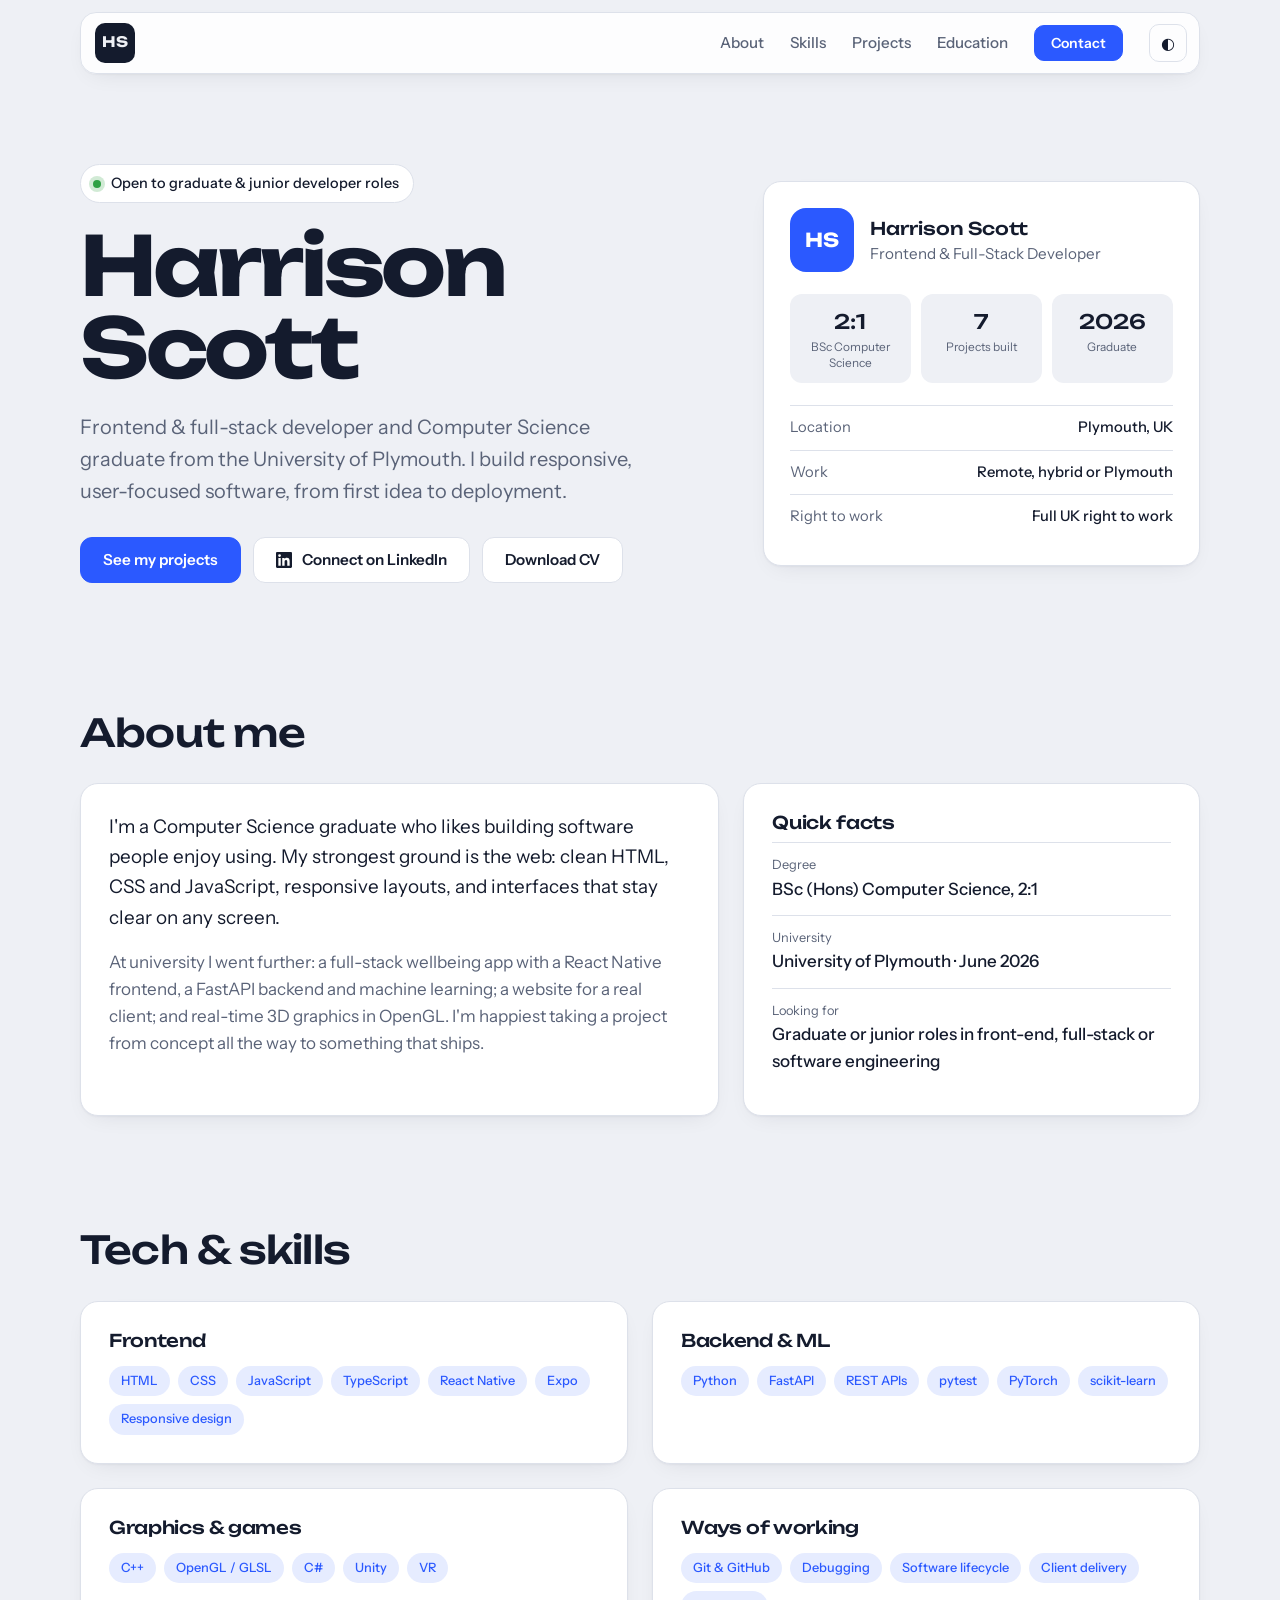
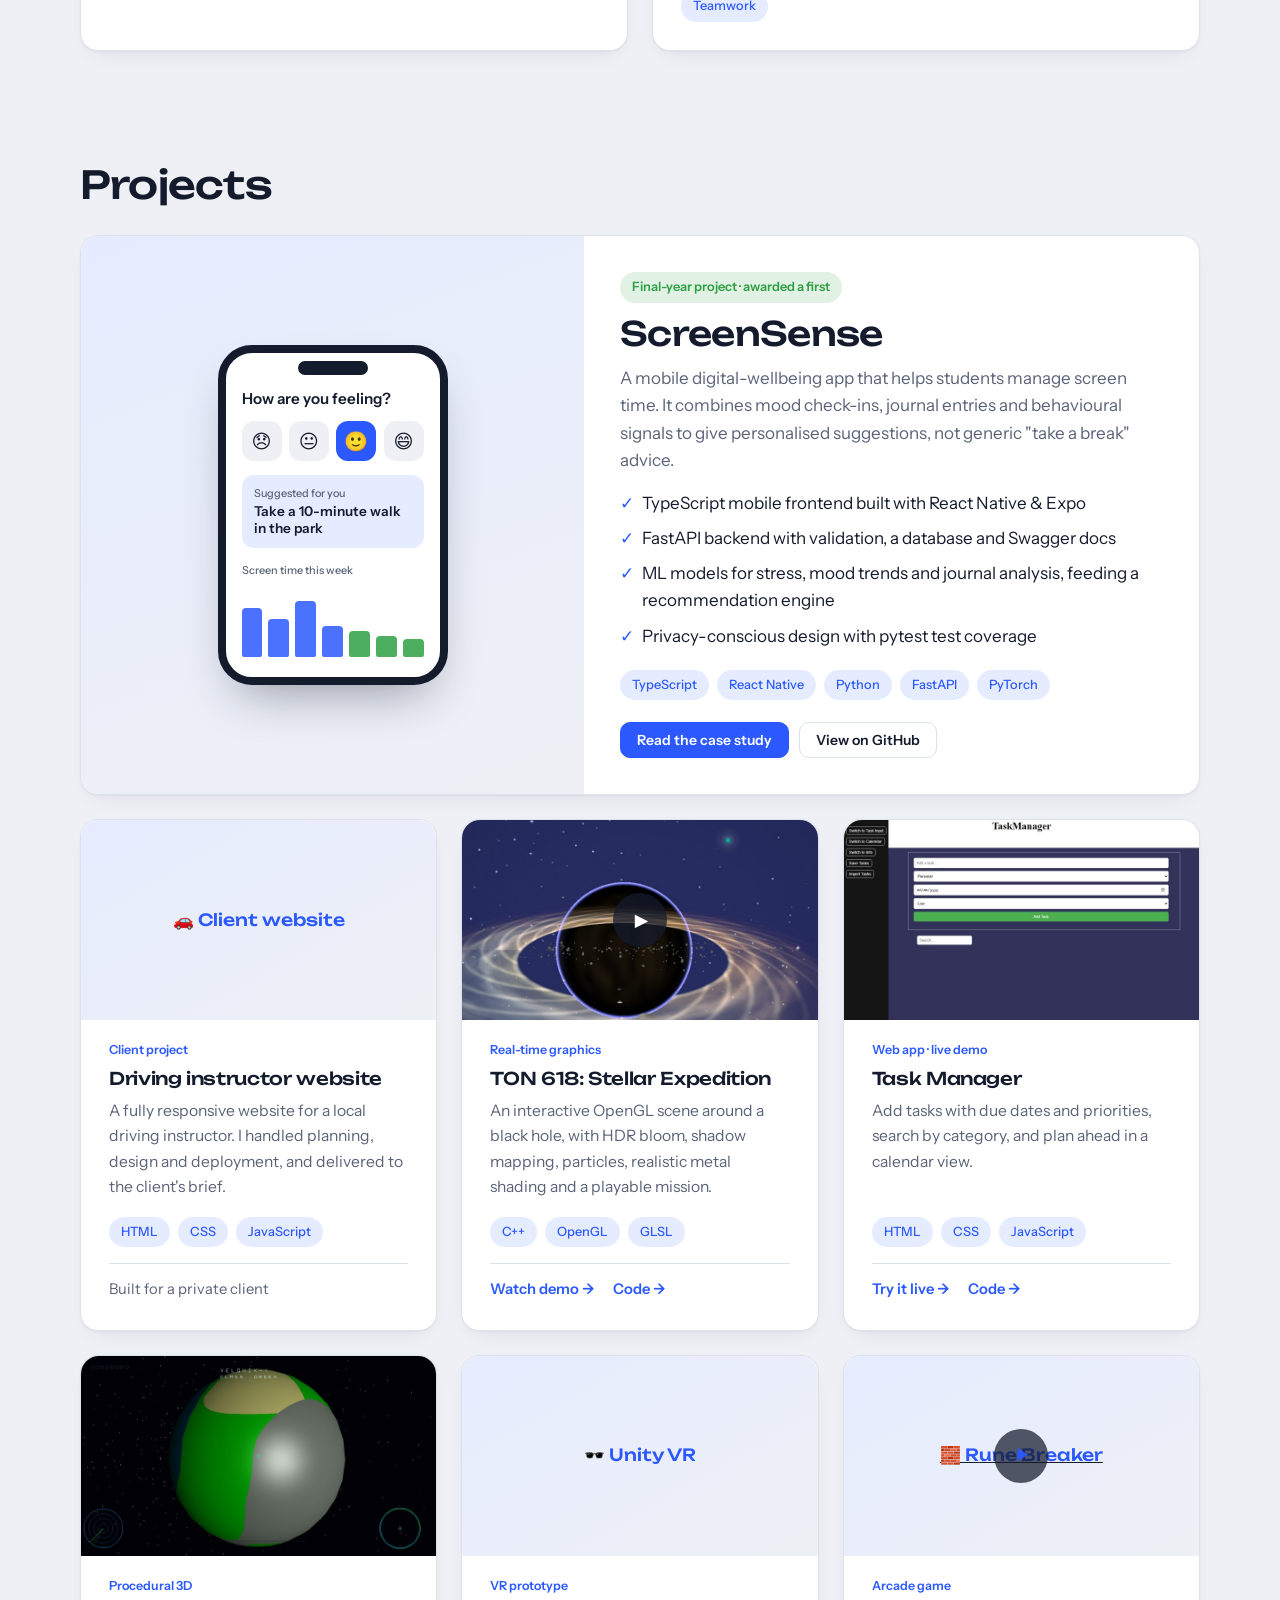
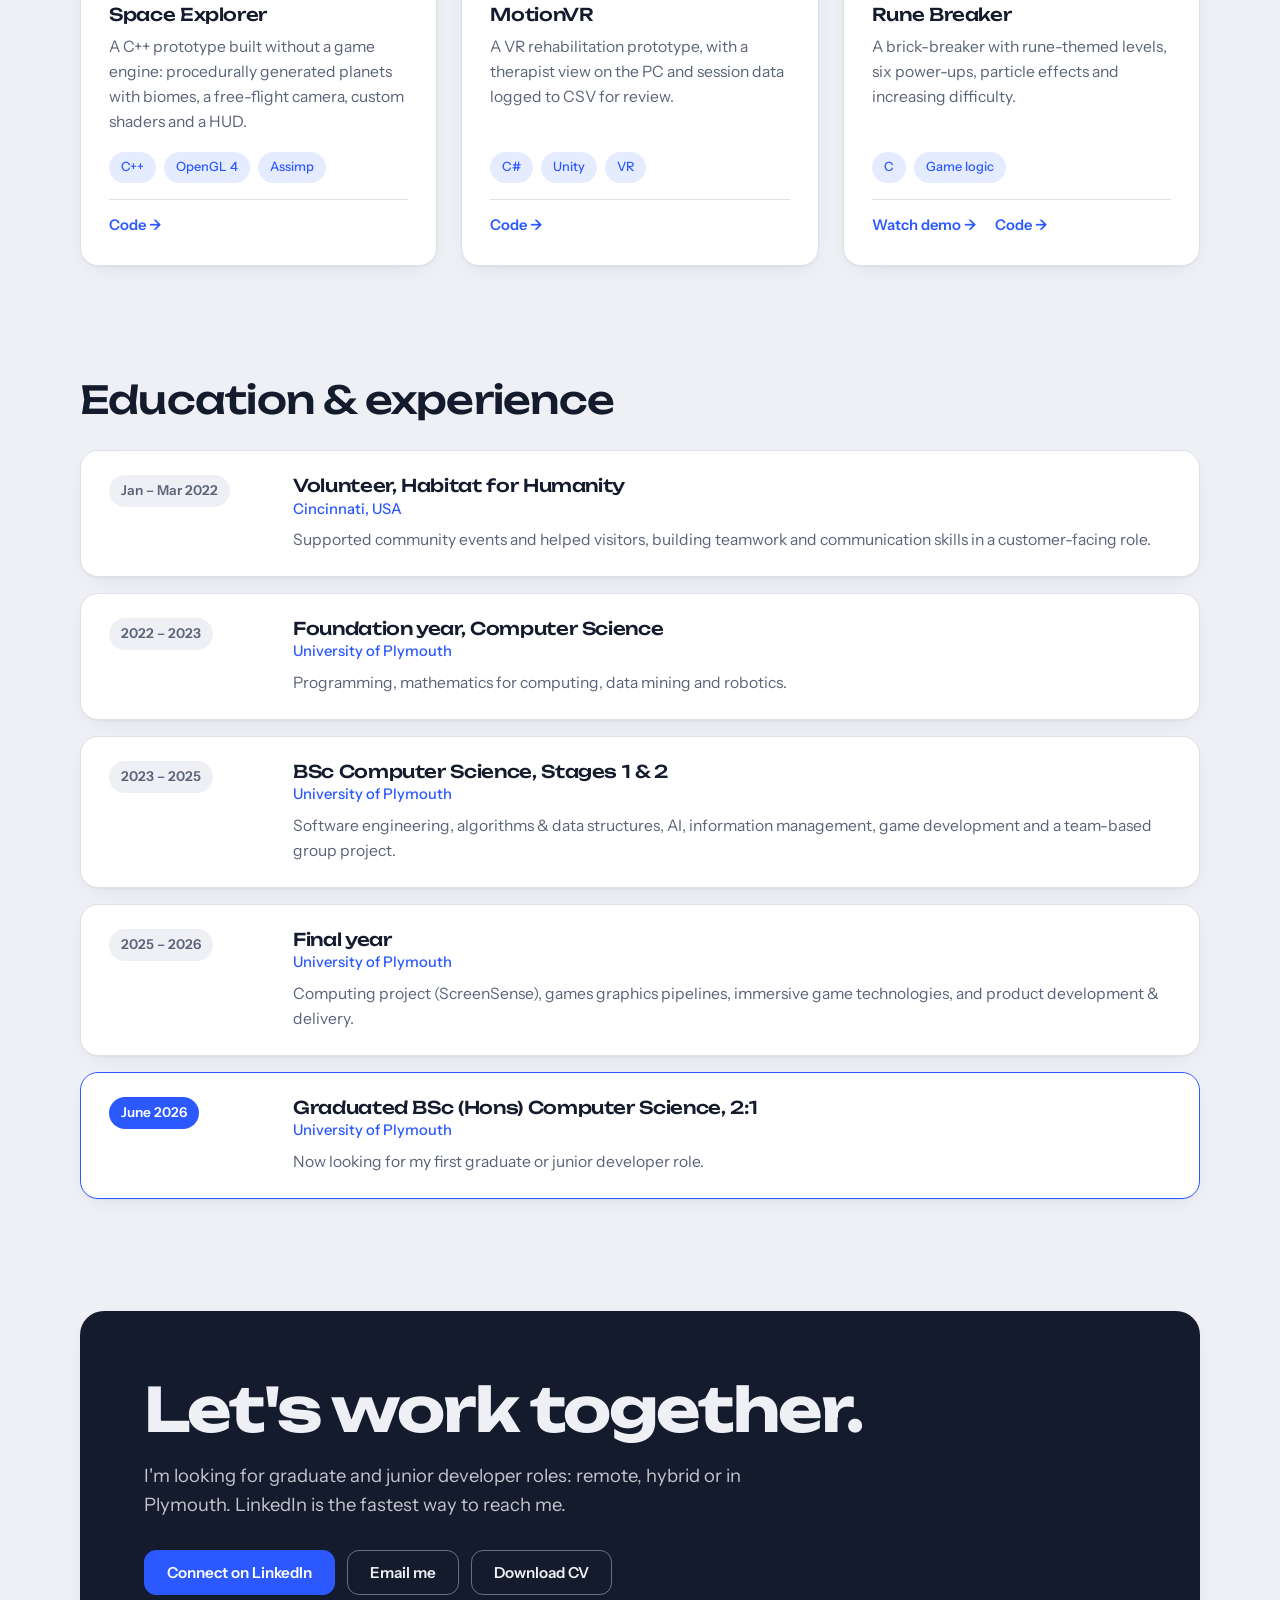
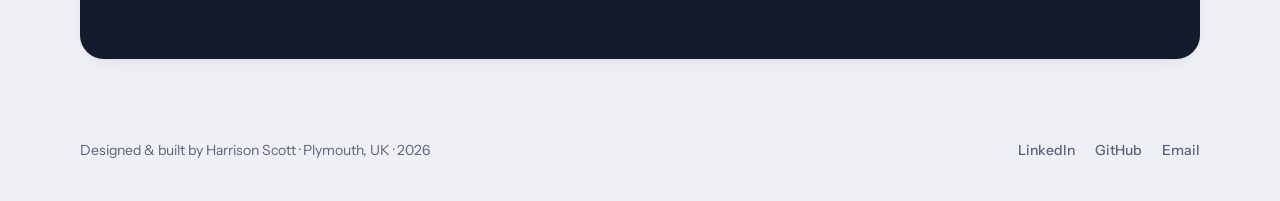
==== index.html @ fd53d479 "Add ScreenSense case study, downloadable CV, project thumbnails and Task Manager demo Co-Authored-By" ====
<!DOCTYPE html>
<html lang="en">
<head>
  <meta charset="UTF-8" />
  <meta name="viewport" content="width=device-width, initial-scale=1.0" />
  <title>Harrison Scott — Frontend &amp; Full-Stack Developer</title>
  <meta name="description" content="Harrison Scott: Computer Science graduate (2:1, University of Plymouth) building responsive web interfaces, full-stack apps and real-time graphics. Open to graduate and junior developer roles." />
  <link rel="icon" href="favicon.svg" type="image/svg+xml" />
  <link rel="canonical" href="https://harrisonscott9970.github.io/" />
  <!-- Link preview for LinkedIn, Slack, etc. -->
  <meta property="og:type" content="website" />
  <meta property="og:url" content="https://harrisonscott9970.github.io/" />
  <meta property="og:title" content="Harrison Scott — Frontend & Full-Stack Developer" />
  <meta property="og:description" content="Computer Science graduate (2:1, University of Plymouth). Projects in web, full-stack and real-time graphics. Open to graduate and junior developer roles." />
  <meta property="og:image" content="https://harrisonscott9970.github.io/og-image.png" />
  <meta property="og:image:width" content="1200" />
  <meta property="og:image:height" content="630" />
  <meta name="twitter:card" content="summary_large_image" />
  <meta name="author" content="Harrison Scott" />
  <link rel="preconnect" href="https://fonts.googleapis.com" />
  <link rel="preconnect" href="https://fonts.gstatic.com" crossorigin />
  <link href="https://fonts.googleapis.com/css2?family=Unbounded:wght@500;700&family=Instrument+Sans:wght@400;500;600&display=swap" rel="stylesheet" />
  <link rel="stylesheet" href="style.css" />
</head>
<body>
  <a href="#main" class="skip">Skip to content</a>

  <header class="nav">
    <a href="#top" class="logo" aria-label="Harrison Scott, home">HS</a>
    <button class="nav-toggle" aria-label="Open menu" aria-expanded="false" aria-controls="nav-links">
      <span></span><span></span>
    </button>
    <nav class="nav-links" id="nav-links">
      <a href="#about">About</a>
      <a href="#skills">Skills</a>
      <a href="#projects">Projects</a>
      <a href="#education">Education</a>
      <a href="#contact" class="btn btn-small">Contact</a>
      <button class="theme-toggle" aria-label="Switch light or dark theme">◐</button>
    </nav>
  </header>

  <main id="main">
    <!-- HERO -->
    <section class="hero" id="top">
      <div class="hero-text">
        <p class="status"><span class="dot" aria-hidden="true"></span>Open to graduate &amp; junior developer roles</p>
        <h1 class="hero-name">Harrison Scott</h1>
        <p class="hero-lead">
          Frontend &amp; full-stack developer and Computer Science graduate from the
          University of Plymouth. I build responsive, user-focused software, from first idea to deployment.
        </p>
        <div class="actions">
          <a href="#projects" class="btn">See my projects</a>
          <a href="#" class="btn btn-outline js-linkedin" target="_blank" rel="noopener">
            <svg width="16" height="16" viewBox="0 0 24 24" fill="currentColor" aria-hidden="true"><path d="M20.45 20.45h-3.56v-5.57c0-1.33-.02-3.04-1.85-3.04-1.85 0-2.14 1.45-2.14 2.94v5.67H9.34V9h3.42v1.56h.05c.48-.9 1.64-1.85 3.37-1.85 3.6 0 4.27 2.37 4.27 5.46v6.28zM5.34 7.43a2.06 2.06 0 1 1 0-4.13 2.06 2.06 0 0 1 0 4.13zM7.12 20.45H3.56V9h3.56v11.45zM22.22 0H1.77C.79 0 0 .77 0 1.73v20.54C0 23.23.79 24 1.77 24h20.45c.98 0 1.78-.77 1.78-1.73V1.73C24 .77 23.2 0 22.22 0z"/></svg>
            Connect on LinkedIn
          </a>
          <a href="Harrison-Scott-CV.pdf" class="btn btn-outline" download>Download CV</a>
        </div>
      </div>

      <aside class="card profile">
        <div class="profile-head">
          <div class="avatar" aria-hidden="true">HS</div>
          <div>
            <p class="profile-name">Harrison Scott</p>
            <p class="profile-role">Frontend &amp; Full-Stack Developer</p>
          </div>
        </div>
        <ul class="profile-stats">
          <li><strong>2:1</strong><span>BSc Computer Science</span></li>
          <li><strong>7</strong><span>Projects built</span></li>
          <li><strong>2026</strong><span>Graduate</span></li>
        </ul>
        <ul class="profile-list">
          <li><span>Location</span>Plymouth, UK</li>
          <li><span>Work</span>Remote, hybrid or Plymouth</li>
          <li><span>Right to work</span>Full UK right to work</li>
        </ul>
      </aside>
    </section>

    <!-- ABOUT -->
    <section id="about" class="section">
      <h2 class="section-title">About me</h2>
      <div class="about">
        <div class="card about-text">
          <p class="about-intro">
            I'm a Computer Science graduate who likes building software people enjoy using.
            My strongest ground is the web: clean HTML, CSS and JavaScript, responsive layouts,
            and interfaces that stay clear on any screen.
          </p>
          <p>
            At university I went further: a full-stack wellbeing app with a React Native frontend,
            a FastAPI backend and machine learning; a website for a real client; and real-time 3D
            graphics in OpenGL. I'm happiest taking a project from concept all the way to something
            that ships.
          </p>
        </div>
        <div class="card facts">
          <h3>Quick facts</h3>
          <dl>
            <div><dt>Degree</dt><dd>BSc (Hons) Computer Science, 2:1</dd></div>
            <div><dt>University</dt><dd>University of Plymouth · June 2026</dd></div>
            <div><dt>Looking for</dt><dd>Graduate or junior roles in front-end, full-stack or software engineering</dd></div>
          </dl>
        </div>
      </div>
    </section>

    <!-- SKILLS -->
    <section id="skills" class="section">
      <h2 class="section-title">Tech &amp; skills</h2>
      <div class="skills">
        <div class="card skill-group">
          <h3>Frontend</h3>
          <ul class="chips"><li>HTML</li><li>CSS</li><li>JavaScript</li><li>TypeScript</li><li>React Native</li><li>Expo</li><li>Responsive design</li></ul>
        </div>
        <div class="card skill-group">
          <h3>Backend &amp; ML</h3>
          <ul class="chips"><li>Python</li><li>FastAPI</li><li>REST APIs</li><li>pytest</li><li>PyTorch</li><li>scikit-learn</li></ul>
        </div>
        <div class="card skill-group">
          <h3>Graphics &amp; games</h3>
          <ul class="chips"><li>C++</li><li>OpenGL / GLSL</li><li>C#</li><li>Unity</li><li>VR</li></ul>
        </div>
        <div class="card skill-group">
          <h3>Ways of working</h3>
          <ul class="chips"><li>Git &amp; GitHub</li><li>Debugging</li><li>Software lifecycle</li><li>Client delivery</li><li>Teamwork</li></ul>
        </div>
      </div>
    </section>

    <!-- PROJECTS -->
    <section id="projects" class="section">
      <h2 class="section-title">Projects</h2>

      <article class="card featured">
        <div class="featured-art" aria-hidden="true">
          <div class="phone">
            <div class="phone-notch"></div>
            <p class="ph-title">How are you feeling?</p>
            <div class="ph-moods"><span>😞</span><span>😐</span><span class="on">🙂</span><span>😄</span></div>
            <div class="ph-card">
              <p class="ph-label">Suggested for you</p>
              <p class="ph-text">Take a 10-minute walk in the park</p>
            </div>
            <p class="ph-label">Screen time this week</p>
            <div class="ph-bars"><i style="height:70%"></i><i style="height:55%"></i><i style="height:80%"></i><i style="height:45%"></i><i style="height:38%"></i><i style="height:30%"></i><i style="height:26%"></i></div>
          </div>
        </div>
        <div class="featured-body">
          <p class="badge">Final-year project · awarded a first</p>
          <h3>ScreenSense</h3>
          <p>
            A mobile digital-wellbeing app that helps students manage screen time. It combines
            mood check-ins, journal entries and behavioural signals to give personalised suggestions,
            not generic "take a break" advice.
          </p>
          <ul class="points">
            <li>TypeScript mobile frontend built with React Native &amp; Expo</li>
            <li>FastAPI backend with validation, a database and Swagger docs</li>
            <li>ML models for stress, mood trends and journal analysis, feeding a recommendation engine</li>
            <li>Privacy-conscious design with pytest test coverage</li>
          </ul>
          <ul class="chips"><li>TypeScript</li><li>React Native</li><li>Python</li><li>FastAPI</li><li>PyTorch</li></ul>
          <div class="featured-actions">
            <a class="btn btn-small" href="screensense.html">Read the case study</a>
            <a class="btn btn-small btn-outline" href="https://github.com/Harrisonscott9970/ScreenSense" target="_blank" rel="noopener">View on GitHub</a>
          </div>
        </div>
      </article>

      <div class="projects">
        <article class="card project">
          <div class="project-thumb project-thumb-blank" aria-hidden="true"><span>🚗 Client website</span></div>
          <p class="kind">Client project</p>
          <h3>Driving instructor website</h3>
          <p class="desc">A fully responsive website for a local driving instructor. I handled planning, design and deployment, and delivered to the client's brief.</p>
          <ul class="chips"><li>HTML</li><li>CSS</li><li>JavaScript</li></ul>
          <p class="links"><span class="note">Built for a private client</span></p>
        </article>
        <article class="card project">
          <a class="project-thumb" href="https://www.youtube.com/watch?v=mOBasS6IQgU" target="_blank" rel="noopener" aria-label="Watch the TON 618 demo video">
            <img src="img/ton618.jpg" alt="Black hole with a glowing accretion disk rendered in OpenGL" width="800" height="450" loading="lazy" />
            <span class="play" aria-hidden="true">▶</span>
          </a>
          <p class="kind">Real-time graphics</p>
          <h3>TON 618: Stellar Expedition</h3>
          <p class="desc">An interactive OpenGL scene around a black hole, with HDR bloom, shadow mapping, particles, realistic metal shading and a playable mission.</p>
          <ul class="chips"><li>C++</li><li>OpenGL</li><li>GLSL</li></ul>
          <p class="links"><a href="https://www.youtube.com/watch?v=mOBasS6IQgU" target="_blank" rel="noopener">Watch demo →</a><a href="https://github.com/Harrisonscott9970/OpenGl-BlackholeCW2" target="_blank" rel="noopener">Code →</a></p>
        </article>
        <article class="card project">
          <a class="project-thumb" href="projects/task-manager/" target="_blank" rel="noopener" aria-label="Try the Task Manager live demo">
            <img src="img/task-manager.jpg" alt="Task Manager app with a task form, category and priority selectors" width="800" height="450" loading="lazy" />
          </a>
          <p class="kind">Web app · live demo</p>
          <h3>Task Manager</h3>
          <p class="desc">Add tasks with due dates and priorities, search by category, and plan ahead in a calendar view.</p>
          <ul class="chips"><li>HTML</li><li>CSS</li><li>JavaScript</li></ul>
          <p class="links"><a href="projects/task-manager/" target="_blank" rel="noopener">Try it live →</a><a href="https://github.com/Harrisonscott9970/Task-Manager" target="_blank" rel="noopener">Code →</a></p>
        </article>
        <article class="card project">
          <a class="project-thumb" href="https://github.com/Harrisonscott9970/Space-Explorer---Procedural-OpenGL-CW" target="_blank" rel="noopener" aria-label="Space Explorer on GitHub">
            <img src="img/space-explorer.jpg" alt="Procedurally generated planet with green and grey biomes in space" width="800" height="450" loading="lazy" />
          </a>
          <p class="kind">Procedural 3D</p>
          <h3>Space Explorer</h3>
          <p class="desc">A C++ prototype built without a game engine: procedurally generated planets with biomes, a free-flight camera, custom shaders and a HUD.</p>
          <ul class="chips"><li>C++</li><li>OpenGL 4</li><li>Assimp</li></ul>
          <p class="links"><a href="https://github.com/Harrisonscott9970/Space-Explorer---Procedural-OpenGL-CW" target="_blank" rel="noopener">Code →</a></p>
        </article>
        <article class="card project">
          <div class="project-thumb project-thumb-blank" aria-hidden="true"><span>🕶️ Unity VR</span></div>
          <p class="kind">VR prototype</p>
          <h3>MotionVR</h3>
          <p class="desc">A VR rehabilitation prototype, with a therapist view on the PC and session data logged to CSV for review.</p>
          <ul class="chips"><li>C#</li><li>Unity</li><li>VR</li></ul>
          <p class="links"><a href="https://github.com/Harrisonscott9970/MotionVR" target="_blank" rel="noopener">Code →</a></p>
        </article>
        <article class="card project">
          <a class="project-thumb project-thumb-blank" href="https://www.youtube.com/watch?v=vzA1ItHZsrs" target="_blank" rel="noopener" aria-label="Watch the Rune Breaker demo video">
            <span>🧱 Rune Breaker</span><span class="play" aria-hidden="true">▶</span>
          </a>
          <p class="kind">Arcade game</p>
          <h3>Rune Breaker</h3>
          <p class="desc">A brick-breaker with rune-themed levels, six power-ups, particle effects and increasing difficulty.</p>
          <ul class="chips"><li>C</li><li>Game logic</li></ul>
          <p class="links"><a href="https://www.youtube.com/watch?v=vzA1ItHZsrs" target="_blank" rel="noopener">Watch demo →</a><a href="https://github.com/Harrisonscott9970/RuneBreaker" target="_blank" rel="noopener">Code →</a></p>
        </article>
      </div>
    </section>

    <!-- EDUCATION & EXPERIENCE -->
    <section id="education" class="section">
      <h2 class="section-title">Education &amp; experience</h2>
      <ol class="timeline">
        <li class="card">
          <p class="when">Jan – Mar 2022</p>
          <div><h3>Volunteer, Habitat for Humanity</h3><p class="where">Cincinnati, USA</p><p class="desc">Supported community events and helped visitors, building teamwork and communication skills in a customer-facing role.</p></div>
        </li>
        <li class="card">
          <p class="when">2022 – 2023</p>
          <div><h3>Foundation year, Computer Science</h3><p class="where">University of Plymouth</p><p class="desc">Programming, mathematics for computing, data mining and robotics.</p></div>
        </li>
        <li class="card">
          <p class="when">2023 – 2025</p>
          <div><h3>BSc Computer Science, Stages 1 &amp; 2</h3><p class="where">University of Plymouth</p><p class="desc">Software engineering, algorithms &amp; data structures, AI, information management, game development and a team-based group project.</p></div>
        </li>
        <li class="card">
          <p class="when">2025 – 2026</p>
          <div><h3>Final year</h3><p class="where">University of Plymouth</p><p class="desc">Computing project (ScreenSense), games graphics pipelines, immersive game technologies, and product development &amp; delivery.</p></div>
        </li>
        <li class="card is-now">
          <p class="when">June 2026</p>
          <div><h3>Graduated BSc (Hons) Computer Science, 2:1</h3><p class="where">University of Plymouth</p><p class="desc">Now looking for my first graduate or junior developer role.</p></div>
        </li>
      </ol>
    </section>

    <!-- CONTACT -->
    <section id="contact" class="section">
      <div class="contact-card">
        <h2 class="contact-title">Let's work together.</h2>
        <p class="contact-lead">
          I'm looking for graduate and junior developer roles: remote, hybrid or in Plymouth.
          LinkedIn is the fastest way to reach me.
        </p>
        <div class="actions">
          <a href="#" class="btn js-linkedin" target="_blank" rel="noopener">Connect on LinkedIn</a>
          <a href="mailto:harrisonscott9970@gmail.com" class="btn btn-outline">Email me</a>
          <a href="Harrison-Scott-CV.pdf" class="btn btn-outline" download>Download CV</a>
        </div>
      </div>
    </section>
  </main>

  <footer class="footer">
    <p>Designed &amp; built by Harrison Scott · Plymouth, UK · <span id="year"></span></p>
    <div class="socials">
      <a href="#" class="js-linkedin" target="_blank" rel="noopener">LinkedIn</a>
      <a href="#" class="js-github" target="_blank" rel="noopener">GitHub</a>
      <a href="mailto:harrisonscott9970@gmail.com">Email</a>
    </div>
  </footer>

  <script src="script.js"></script>
</body>
</html>
---- style.css ----
/* ---------- TOKENS ---------- */
:root {
  --paper: #eef0f5;
  --surface: #ffffff;
  --ink: #141b2d;
  --muted: #5a6378;
  --rule: #dde1ea;
  --signal: #2b59ff;
  --signal-soft: #e6ecff;
  --on-signal: #ffffff;
  --green: #2ea043;
  --shadow: 0 1px 2px rgba(20, 27, 45, .04), 0 8px 24px -12px rgba(20, 27, 45, .12);

  --display: "Unbounded", "Arial Black", system-ui, sans-serif;
  --body: "Instrument Sans", system-ui, -apple-system, "Segoe UI", sans-serif;
  --radius: 18px;
  --gap: 24px;
  --max: 1120px;
  color-scheme: light;
}
@media (prefers-color-scheme: dark) {
  :root:not([data-theme="light"]) {
    --paper: #0f1422; --surface: #171e30; --ink: #e6e9f2; --muted: #9aa3b8; --rule: #283149;
    --signal: #7c9bff; --signal-soft: #1f2a4d; --on-signal: #0f1422; --green: #3fb950;
    --shadow: 0 1px 2px rgba(0, 0, 0, .2), 0 8px 24px -12px rgba(0, 0, 0, .5);
    color-scheme: dark;
  }
}
:root[data-theme="dark"] {
  --paper: #0f1422; --surface: #171e30; --ink: #e6e9f2; --muted: #9aa3b8; --rule: #283149;
  --signal: #7c9bff; --signal-soft: #1f2a4d; --on-signal: #0f1422; --green: #3fb950;
  --shadow: 0 1px 2px rgba(0, 0, 0, .2), 0 8px 24px -12px rgba(0, 0, 0, .5);
  color-scheme: dark;
}

/* ---------- BASE ---------- */
* { box-sizing: border-box; margin: 0; padding: 0; }
html { scroll-behavior: smooth; scroll-padding-top: 84px; }
body {
  font-family: var(--body);
  font-size: 1.0625rem;
  line-height: 1.6;
  background: var(--paper);
  color: var(--ink);
  padding-inline: clamp(16px, 4vw, 40px);
  -webkit-font-smoothing: antialiased;
}
a { color: inherit; }
ul, ol { list-style: none; }
:focus-visible { outline: 2px solid var(--signal); outline-offset: 3px; border-radius: 6px; }
.skip { position: absolute; left: -999px; top: 8px; }
.skip:focus { left: 16px; background: var(--surface); padding: 8px 12px; z-index: 100; }

h1, h2, h3 { font-family: var(--display); font-weight: 500; letter-spacing: -0.02em; line-height: 1.15; }

/* The one box style used everywhere */
.card {
  background: var(--surface);
  border: 1px solid var(--rule);
  border-radius: var(--radius);
  box-shadow: var(--shadow);
  padding: 28px;
}

/* ---------- NAV ---------- */
.nav {
  position: sticky; top: 12px; z-index: 40;
  max-width: var(--max); margin: 12px auto 0;
  display: flex; align-items: center; justify-content: space-between;
  padding: 10px 12px 10px 14px;
  background: color-mix(in srgb, var(--surface) 85%, transparent);
  border: 1px solid var(--rule); border-radius: 16px;
  box-shadow: var(--shadow);
  backdrop-filter: blur(12px);
}
.logo {
  font-family: var(--display); font-weight: 700; font-size: .9rem; text-decoration: none;
  width: 40px; height: 40px; display: grid; place-items: center;
  background: var(--ink); color: var(--paper); border-radius: 10px;
}
.nav-links { display: flex; align-items: center; gap: 26px; font-size: .95rem; }
.nav-links a:not(.btn) { text-decoration: none; color: var(--muted); font-weight: 500; }
.nav-links a:not(.btn):hover { color: var(--ink); }
.theme-toggle {
  width: 38px; height: 38px; border-radius: 10px; cursor: pointer;
  background: transparent; color: var(--ink); border: 1px solid var(--rule); font-size: 1rem;
}
.nav-toggle { display: none; width: 40px; height: 40px; background: none; border: 0; cursor: pointer; position: relative; }
.nav-toggle span { position: absolute; left: 9px; right: 9px; height: 2px; background: var(--ink); transition: transform .25s; }
.nav-toggle span:first-child { top: 15px; }
.nav-toggle span:last-child { top: 23px; }
.nav-toggle[aria-expanded="true"] span:first-child { transform: translateY(4px) rotate(45deg); }
.nav-toggle[aria-expanded="true"] span:last-child { transform: translateY(-4px) rotate(-45deg); }

/* ---------- BUTTONS ---------- */
.btn {
  display: inline-flex; align-items: center; justify-content: center; gap: 10px;
  padding: 14px 22px; border-radius: 12px;
  font: 600 .95rem/1 var(--body); text-decoration: none;
  background: var(--signal); color: var(--on-signal); border: 1.5px solid var(--signal);
  transition: transform .15s ease;
}
.btn:hover { transform: translateY(-2px); }
.btn-outline { background: var(--surface); color: var(--ink); border-color: var(--rule); }
.btn-outline:hover { border-color: var(--ink); }
.btn-small { padding: 10px 16px; font-size: .875rem; border-radius: 10px; }
.actions { display: flex; flex-wrap: wrap; gap: 12px; }

/* Chips (tags) */
.chips { display: flex; flex-wrap: wrap; gap: 8px; }
.chips li {
  font-size: .8rem; font-weight: 500; padding: 5px 12px; border-radius: 999px;
  background: var(--signal-soft); color: var(--signal);
}

/* ---------- HERO ---------- */
.hero {
  max-width: var(--max); margin: 0 auto;
  display: grid; grid-template-columns: 1.25fr .85fr; gap: 40px; align-items: center;
  padding-block: clamp(56px, 10vh, 110px) 72px;
}
.status {
  display: inline-flex; align-items: center; gap: 10px;
  font-size: .9rem; font-weight: 500;
  padding: 7px 14px 7px 12px; border: 1px solid var(--rule); border-radius: 999px; background: var(--surface);
}
.dot { width: 8px; height: 8px; border-radius: 50%; background: var(--green); box-shadow: 0 0 0 4px color-mix(in srgb, var(--green) 22%, transparent); }
.hero-name {
  font-weight: 700;
  font-size: clamp(2.6rem, 6.4vw, 5.2rem);
  line-height: 1; letter-spacing: -0.04em;
  margin-block: 22px 22px;
}
.hero-lead { font-size: clamp(1.08rem, 1.7vw, 1.25rem); max-width: 46ch; color: var(--muted); margin-bottom: 30px; }

/* Profile card */
.profile { padding: 26px; }
.profile-head { display: flex; align-items: center; gap: 16px; }
.avatar {
  flex: none; width: 64px; height: 64px; border-radius: 16px; display: grid; place-items: center;
  font-family: var(--display); font-weight: 700; font-size: 1.2rem;
  background: var(--signal); color: var(--on-signal);
}
.profile-name { font-family: var(--display); font-weight: 500; font-size: 1.1rem; }
.profile-role { color: var(--muted); font-size: .95rem; }
.profile-stats { display: grid; grid-template-columns: repeat(3, 1fr); gap: 10px; margin-block: 22px; }
.profile-stats li {
  background: var(--paper); border-radius: 12px; padding: 12px 10px; text-align: center;
}
.profile-stats strong { display: block; font-family: var(--display); font-weight: 500; font-size: 1.25rem; }
.profile-stats span { display: block; font-size: .74rem; color: var(--muted); line-height: 1.3; margin-top: 2px; }
.profile-list li {
  display: flex; justify-content: space-between; gap: 16px;
  padding-block: 10px; border-top: 1px solid var(--rule); font-size: .92rem; font-weight: 500; text-align: right;
}
.profile-list span { color: var(--muted); font-weight: 400; text-align: left; }

/* ---------- SECTIONS ---------- */
.section { max-width: var(--max); margin: 0 auto; padding-block: 56px; }
.section-title { font-size: clamp(1.7rem, 3.4vw, 2.4rem); margin-bottom: 28px; }
.card h3 { font-size: 1.1rem; margin-bottom: 10px; }
.desc { color: var(--muted); font-size: .98rem; }

/* About */
.about { display: grid; grid-template-columns: 1.4fr 1fr; gap: var(--gap); }
.about-intro { font-size: 1.18rem; margin-bottom: 16px; }
.about-text p:not(.about-intro) { color: var(--muted); }
.facts dl div { padding-block: 12px; border-top: 1px solid var(--rule); }
.facts dt { font-size: .8rem; color: var(--muted); }
.facts dd { font-weight: 500; }

/* Skills */
.skills { display: grid; grid-template-columns: repeat(2, 1fr); gap: var(--gap); }
.skill-group h3 { margin-bottom: 16px; }

/* Featured project */
.featured { display: grid; grid-template-columns: .9fr 1.1fr; padding: 0; overflow: hidden; margin-bottom: var(--gap); }
.featured-art {
  display: grid; place-items: center; padding: 40px 24px;
  background: linear-gradient(160deg, var(--signal-soft), var(--paper));
}
.featured-body { padding: 36px; display: flex; flex-direction: column; align-items: flex-start; }
.featured-body h3 { font-size: clamp(1.6rem, 3vw, 2.1rem); margin-bottom: 12px; }
.featured-body > p:not(.badge) { color: var(--muted); }
.badge {
  font-size: .8rem; font-weight: 600; color: var(--green); margin-bottom: 12px;
  background: color-mix(in srgb, var(--green) 14%, transparent); padding: 5px 12px; border-radius: 999px;
}
.points { margin-block: 16px 20px; display: grid; gap: 8px; }
.points li { position: relative; padding-left: 22px; }
.points li::before { content: "✓"; position: absolute; left: 0; color: var(--signal); font-weight: 700; }
.featured-body .chips { margin-bottom: 22px; }

/* Phone mockup (decorative) */
.phone {
  width: 230px; border-radius: 34px; padding: 34px 16px 20px; position: relative;
  background: #ffffff; color: #141b2d;
  border: 8px solid #141b2d; box-shadow: 0 24px 50px -20px rgba(20, 27, 45, .45);
}
.phone-notch { position: absolute; top: 8px; left: 50%; translate: -50% 0; width: 70px; height: 14px; border-radius: 10px; background: #141b2d; }
.ph-title { font-weight: 600; font-size: .95rem; margin-bottom: 10px; }
.ph-moods { display: flex; justify-content: space-between; margin-bottom: 14px; }
.ph-moods span { width: 40px; height: 40px; display: grid; place-items: center; border-radius: 12px; background: #eef0f5; font-size: 1.2rem; }
.ph-moods span.on { background: #2b59ff; }
.ph-card { background: #e6ecff; border-radius: 12px; padding: 10px 12px; margin-bottom: 14px; }
.ph-label { font-size: .68rem; color: #5a6378; font-weight: 500; }
.ph-text { font-size: .85rem; font-weight: 600; color: #141b2d; line-height: 1.3; }
.ph-bars { display: flex; align-items: flex-end; gap: 6px; height: 70px; margin-top: 8px; }
.ph-bars i { flex: 1; background: #2b59ff; border-radius: 4px 4px 2px 2px; opacity: .85; }
.ph-bars i:nth-child(n+5) { background: #2ea043; }

/* Project grid */
.projects { display: grid; grid-template-columns: repeat(3, 1fr); gap: var(--gap); }
.project { display: flex; flex-direction: column; transition: transform .2s ease, border-color .2s ease; }
.project:hover { transform: translateY(-4px); border-color: var(--signal); }
.kind { font-size: .78rem; font-weight: 600; color: var(--signal); margin-bottom: 8px; }
.project .desc { margin-bottom: 18px; }
.project .chips { margin-top: auto; }
.links { display: flex; flex-wrap: wrap; gap: 18px; margin-top: 16px; padding-top: 14px; border-top: 1px solid var(--rule); }
.links a { font-weight: 600; font-size: .92rem; color: var(--signal); text-decoration: none; }
.links a:hover { text-decoration: underline; }
.links .note { font-size: .92rem; color: var(--muted); }

/* Timeline */
.timeline { display: grid; gap: 16px; }
.timeline li { display: grid; grid-template-columns: 160px 1fr; gap: 24px; align-items: start; padding: 24px 28px; }
.when {
  font-size: .85rem; font-weight: 600; color: var(--muted);
  background: var(--paper); border-radius: 999px; padding: 5px 12px; width: fit-content;
}
.timeline h3 { margin-bottom: 2px; }
.where { font-size: .92rem; color: var(--signal); font-weight: 500; margin-bottom: 6px; }
.timeline li.is-now { border-color: var(--signal); }
.timeline li.is-now .when { background: var(--signal); color: var(--on-signal); }

/* Contact */
.contact-card {
  background: var(--ink); color: var(--paper);
  border-radius: 24px; padding: clamp(32px, 6vw, 64px);
  box-shadow: var(--shadow);
}
.contact-title { font-size: clamp(2rem, 5.5vw, 3.8rem); font-weight: 700; letter-spacing: -0.035em; margin-bottom: 16px; }
.contact-lead { font-size: 1.15rem; opacity: .8; max-width: 52ch; margin-bottom: 30px; }
.contact-card .btn-outline { background: transparent; color: var(--paper); border-color: color-mix(in srgb, var(--paper) 40%, transparent); }
.contact-card .btn-outline:hover { border-color: var(--paper); }

/* Footer */
.footer {
  max-width: var(--max); margin: 0 auto; padding-block: 24px 40px;
  display: flex; flex-wrap: wrap; justify-content: space-between; gap: 12px;
  font-size: .875rem; color: var(--muted);
}
.socials { display: flex; gap: 20px; }
.socials a { text-decoration: none; font-weight: 500; }
.socials a:hover { color: var(--signal); }

/* ---------- CASE STUDY PAGE ---------- */
.case { max-width: var(--max); margin: 0 auto; }
.back { display: inline-block; margin-top: 36px; font-weight: 600; font-size: .95rem; color: var(--muted); text-decoration: none; }
.back:hover { color: var(--signal); }
.case-hero { display: grid; grid-template-columns: 1.2fr .8fr; gap: 40px; align-items: center; padding-block: 28px 40px; }
.case-hero .badge { display: inline-block; }
.case-title { font-weight: 700; font-size: clamp(2.6rem, 6vw, 4.6rem); letter-spacing: -0.04em; line-height: 1; margin-block: 8px 20px; }
.case-art { display: grid; place-items: center; padding: 36px 20px; background: linear-gradient(160deg, var(--signal-soft), var(--surface)); }
.glance { display: grid; grid-template-columns: repeat(4, 1fr); gap: 16px; }
.glance li { padding: 20px 22px; }
.glance span { display: block; font-size: .8rem; color: var(--muted); margin-bottom: 4px; }
.glance strong { font-weight: 600; font-size: .98rem; line-height: 1.35; display: block; }
.case-section { padding-block: 48px 8px; }
.case-grid { display: grid; grid-template-columns: repeat(2, 1fr); gap: var(--gap); }
.flow { display: grid; grid-template-columns: repeat(4, 1fr); gap: 16px; counter-reset: none; }
.step {
  display: grid; place-items: center; width: 34px; height: 34px; border-radius: 10px; margin-bottom: 14px;
  background: var(--signal); color: var(--on-signal); font-weight: 700; font-size: .95rem;
}
.models { display: grid; grid-template-columns: repeat(3, 1fr); gap: var(--gap); }
.model { display: flex; flex-direction: column; }
.metric { margin-top: auto; padding-top: 16px; border-top: 1px solid var(--rule); color: var(--muted); font-size: .92rem; }
.model .desc { margin-bottom: 16px; }
.metric strong { font-family: var(--display); font-weight: 500; font-size: 1.5rem; color: var(--ink); margin-right: 6px; }
.footnote { margin-top: 14px; font-size: .85rem; color: var(--muted); }
.card.highlight { border-color: var(--green); }
.case-grid .points { margin-block: 4px 0; color: var(--muted); }

/* Project thumbnails & extra links */
.project-thumb { display: block; margin: -28px -28px 20px; aspect-ratio: 16 / 9; overflow: hidden; border-radius: var(--radius) var(--radius) 0 0; background: var(--paper); position: relative; }
.project-thumb img { width: 100%; height: 100%; object-fit: cover; display: block; transition: transform .3s ease; }
.project:hover .project-thumb img { transform: scale(1.03); }
.play {
  position: absolute; inset: 0; margin: auto; width: 54px; height: 54px; border-radius: 50%;
  background: rgba(20, 27, 45, .72); color: #fff; display: grid; place-items: center; font-size: 1.1rem; padding-left: 3px;
}
.project-thumb-blank { display: grid; place-items: center; background: linear-gradient(150deg, var(--signal-soft), var(--paper)); }
.project-thumb-blank span { font-family: var(--display); font-weight: 500; font-size: 1.05rem; color: var(--signal); }
.featured-actions { display: flex; flex-wrap: wrap; gap: 10px; }

/* ---------- RESPONSIVE ---------- */
@media (max-width: 960px) {
  .hero { grid-template-columns: 1fr; }
  .profile { max-width: 520px; }
  .about, .featured { grid-template-columns: 1fr; }
  .projects { grid-template-columns: 1fr 1fr; }
}
@media (max-width: 680px) {
  .nav-toggle { display: block; }
  .nav-links {
    position: absolute; top: calc(100% + 8px); left: 0; right: 0;
    flex-direction: column; align-items: stretch; gap: 6px; padding: 12px;
    background: var(--surface); border: 1px solid var(--rule); border-radius: 16px; box-shadow: var(--shadow);
    opacity: 0; visibility: hidden; transform: translateY(-8px); transition: opacity .2s, transform .2s, visibility .2s;
  }
  .nav-links a:not(.btn) { padding: 10px 12px; border-radius: 10px; }
  .nav-links .theme-toggle { width: 100%; }
  .nav-links.open { opacity: 1; visibility: visible; transform: none; }
  .skills, .projects { grid-template-columns: 1fr; }
  .card { padding: 22px; }
  .featured { padding: 0; }
  .project-thumb { margin: -22px -22px 18px; }
  .case-hero, .case-grid, .models { grid-template-columns: 1fr; }
  .glance, .flow { grid-template-columns: 1fr 1fr; }
  .featured-body { padding: 24px 22px 28px; }
  .timeline li { grid-template-columns: 1fr; gap: 12px; padding: 22px; }
  .section { padding-block: 40px; }
  .hero { padding-block: 40px 32px; }
}
@media (prefers-reduced-motion: reduce) {
  *, *::before, *::after { transition: none !important; scroll-behavior: auto !important; }
}
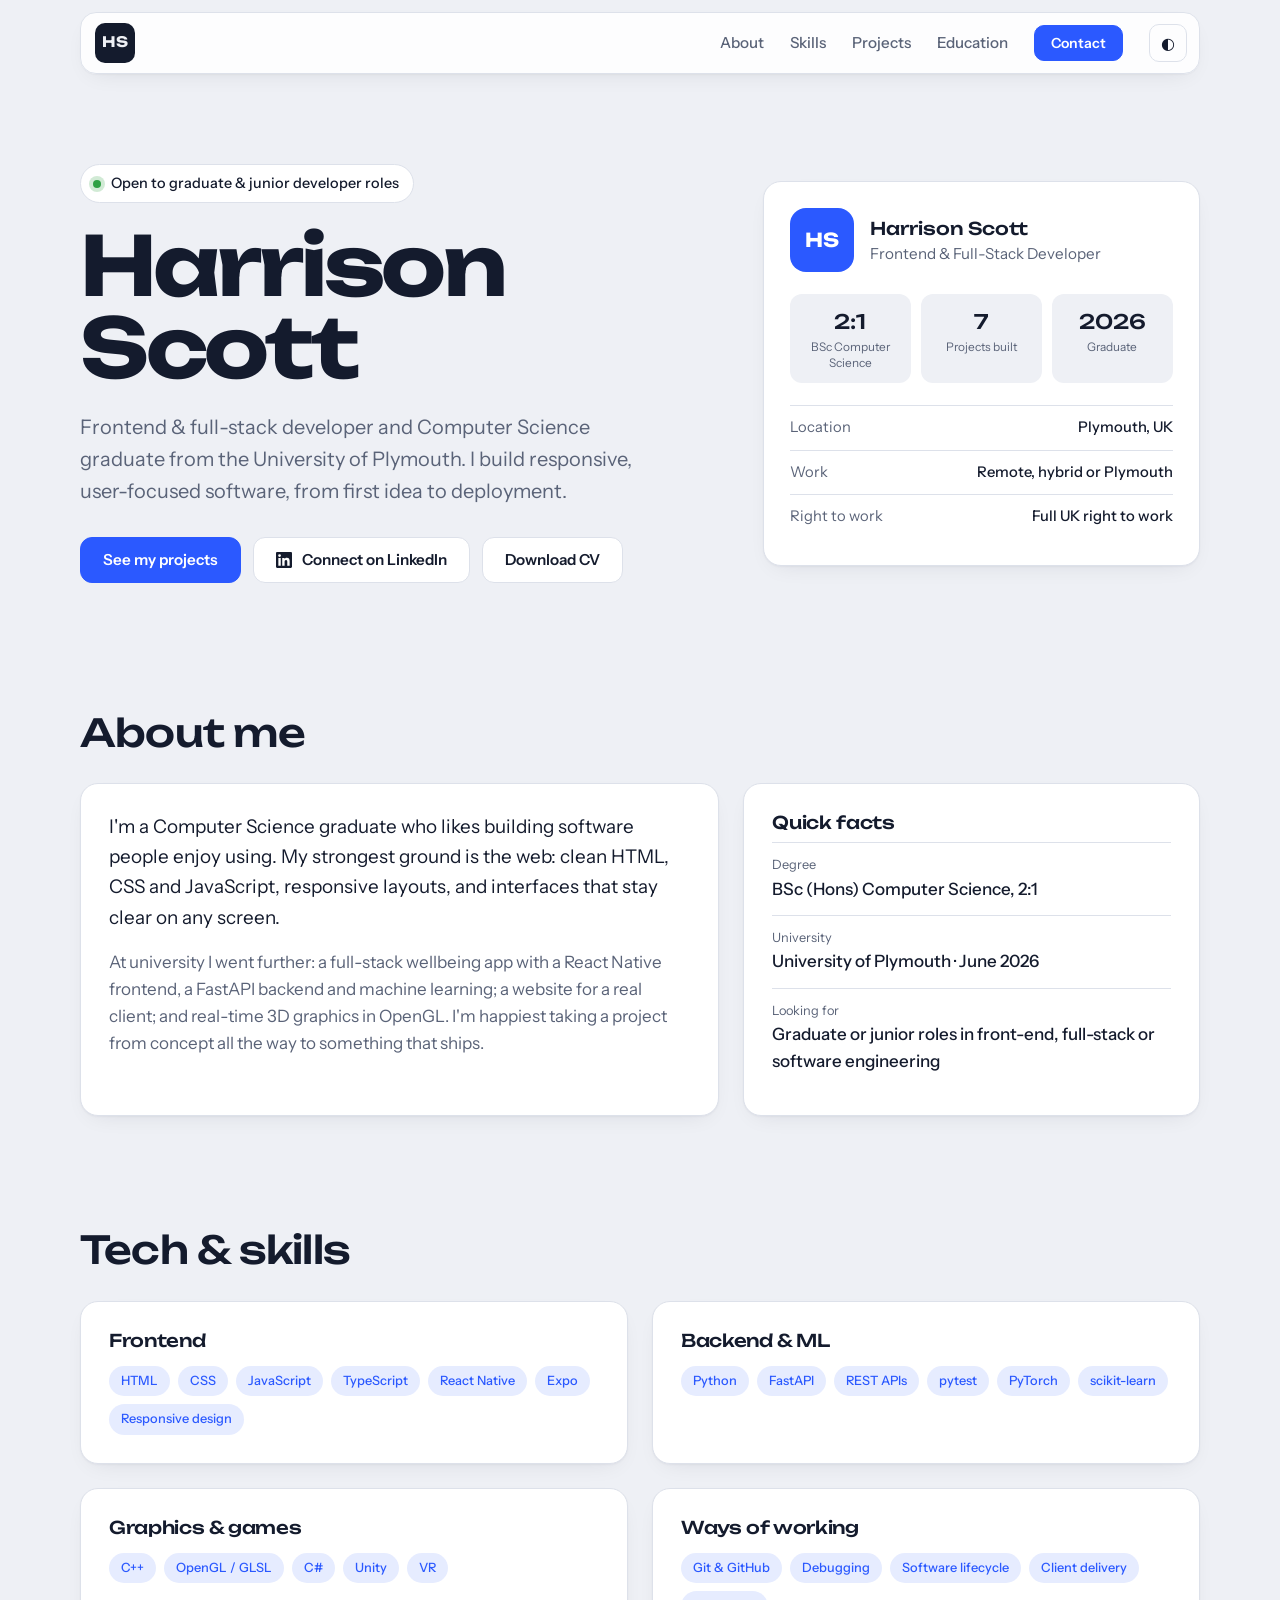
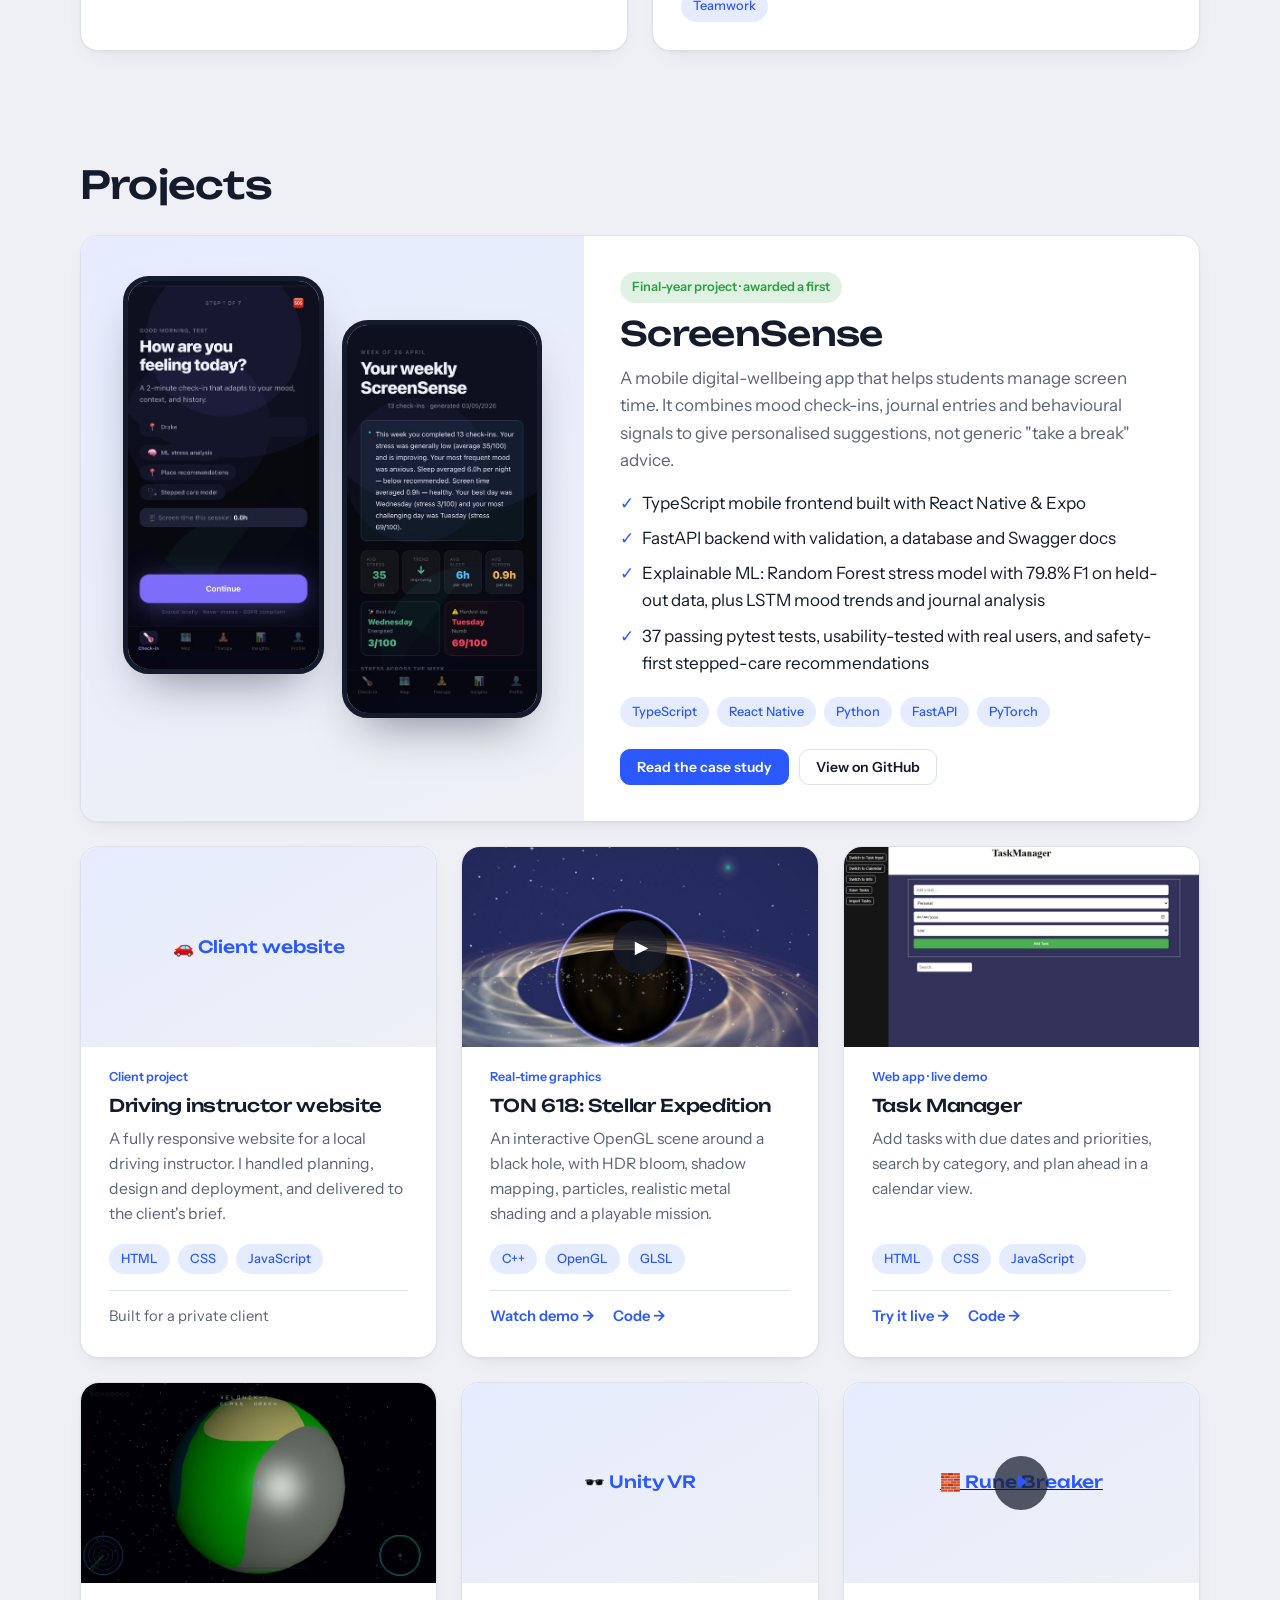
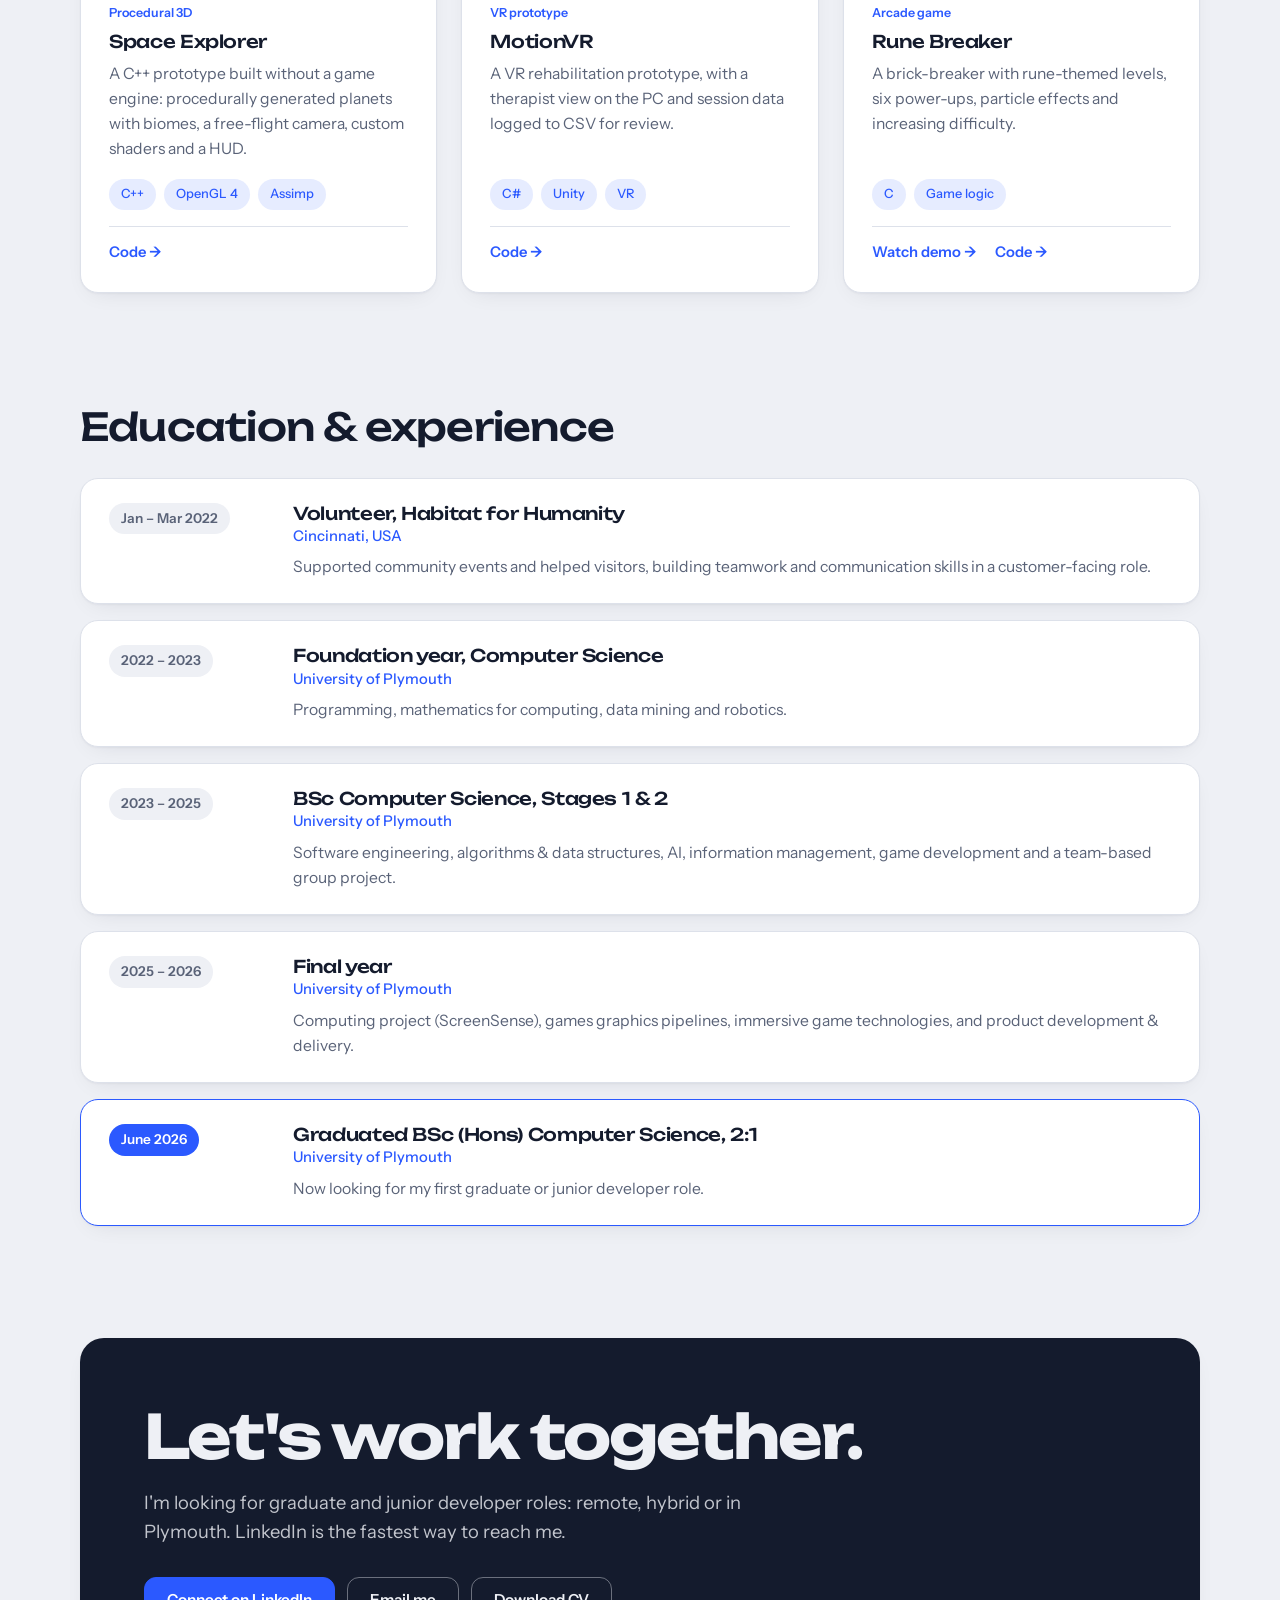
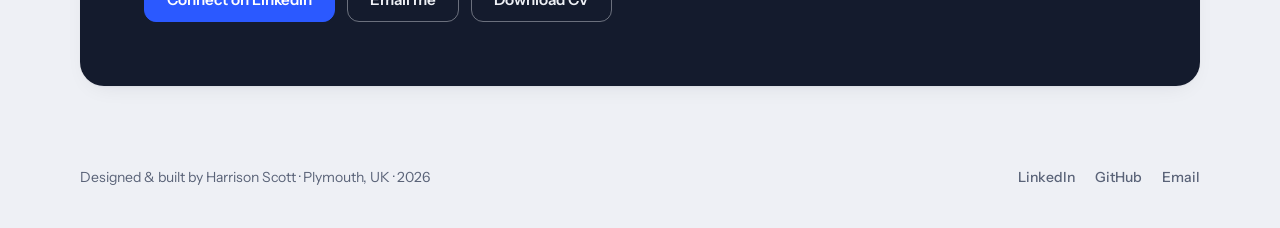
==== commit 7d7376a6: "Use real ScreenSense screenshots, report figures and results in case study Co-Authored-By: Claude Op" ====
--- a/index.html
+++ b/index.html
@@ -137,19 +137,10 @@
       <h2 class="section-title">Projects</h2>
 
       <article class="card featured">
-        <div class="featured-art" aria-hidden="true">
-          <div class="phone">
-            <div class="phone-notch"></div>
-            <p class="ph-title">How are you feeling?</p>
-            <div class="ph-moods"><span>😞</span><span>😐</span><span class="on">🙂</span><span>😄</span></div>
-            <div class="ph-card">
-              <p class="ph-label">Suggested for you</p>
-              <p class="ph-text">Take a 10-minute walk in the park</p>
-            </div>
-            <p class="ph-label">Screen time this week</p>
-            <div class="ph-bars"><i style="height:70%"></i><i style="height:55%"></i><i style="height:80%"></i><i style="height:45%"></i><i style="height:38%"></i><i style="height:30%"></i><i style="height:26%"></i></div>
-          </div>
-        </div>
+        <a class="featured-art shots" href="screensense.html" aria-label="Read the ScreenSense case study">
+          <img class="app-shot" src="img/screensense/checkin.jpg" alt="ScreenSense check-in screen asking how are you feeling today" width="399" height="814" loading="lazy" />
+          <img class="app-shot" src="img/screensense/weekly-summary.jpg" alt="ScreenSense weekly summary with stress, sleep and screen-time stats" width="420" height="857" loading="lazy" />
+        </a>
         <div class="featured-body">
           <p class="badge">Final-year project · awarded a first</p>
           <h3>ScreenSense</h3>
@@ -161,8 +152,8 @@
           <ul class="points">
             <li>TypeScript mobile frontend built with React Native &amp; Expo</li>
             <li>FastAPI backend with validation, a database and Swagger docs</li>
-            <li>ML models for stress, mood trends and journal analysis, feeding a recommendation engine</li>
-            <li>Privacy-conscious design with pytest test coverage</li>
+            <li>Explainable ML: Random Forest stress model with 79.8% F1 on held-out data, plus LSTM mood trends and journal analysis</li>
+            <li>37 passing pytest tests, usability-tested with real users, and safety-first stepped-care recommendations</li>
           </ul>
           <ul class="chips"><li>TypeScript</li><li>React Native</li><li>Python</li><li>FastAPI</li><li>PyTorch</li></ul>
           <div class="featured-actions">
--- a/style.css
+++ b/style.css
@@ -293,6 +293,22 @@
 .project-thumb-blank { display: grid; place-items: center; background: linear-gradient(150deg, var(--signal-soft), var(--paper)); }
 .project-thumb-blank span { font-family: var(--display); font-weight: 500; font-size: 1.05rem; color: var(--signal); }
 .featured-actions { display: flex; flex-wrap: wrap; gap: 10px; }
+
+/* Real app screenshots */
+.shots { display: flex; justify-content: center; align-items: flex-start; gap: 18px; text-decoration: none; }
+.app-shot {
+  display: block; width: min(44%, 210px); height: auto;
+  border-radius: 26px; border: 5px solid #141b2d; background: #141b2d;
+  box-shadow: 0 24px 50px -22px rgba(20, 27, 45, .55);
+}
+.shots .app-shot + .app-shot { margin-top: 44px; }
+.gallery { display: flex; gap: 18px; overflow-x: auto; padding: 4px 4px 18px; scroll-snap-type: x mandatory; }
+.gallery figure { flex: 0 0 200px; scroll-snap-align: start; }
+.gallery .app-shot { width: 100%; }
+.gallery figcaption { font-size: .88rem; color: var(--muted); margin-top: 10px; text-align: center; }
+.diagram { padding: 12px; }
+.diagram img { width: 100%; height: auto; display: block; border-radius: 10px; }
+.diagram figcaption { font-size: .88rem; color: var(--muted); padding: 10px 6px 2px; }
 
 /* ---------- RESPONSIVE ---------- */
 @media (max-width: 960px) {
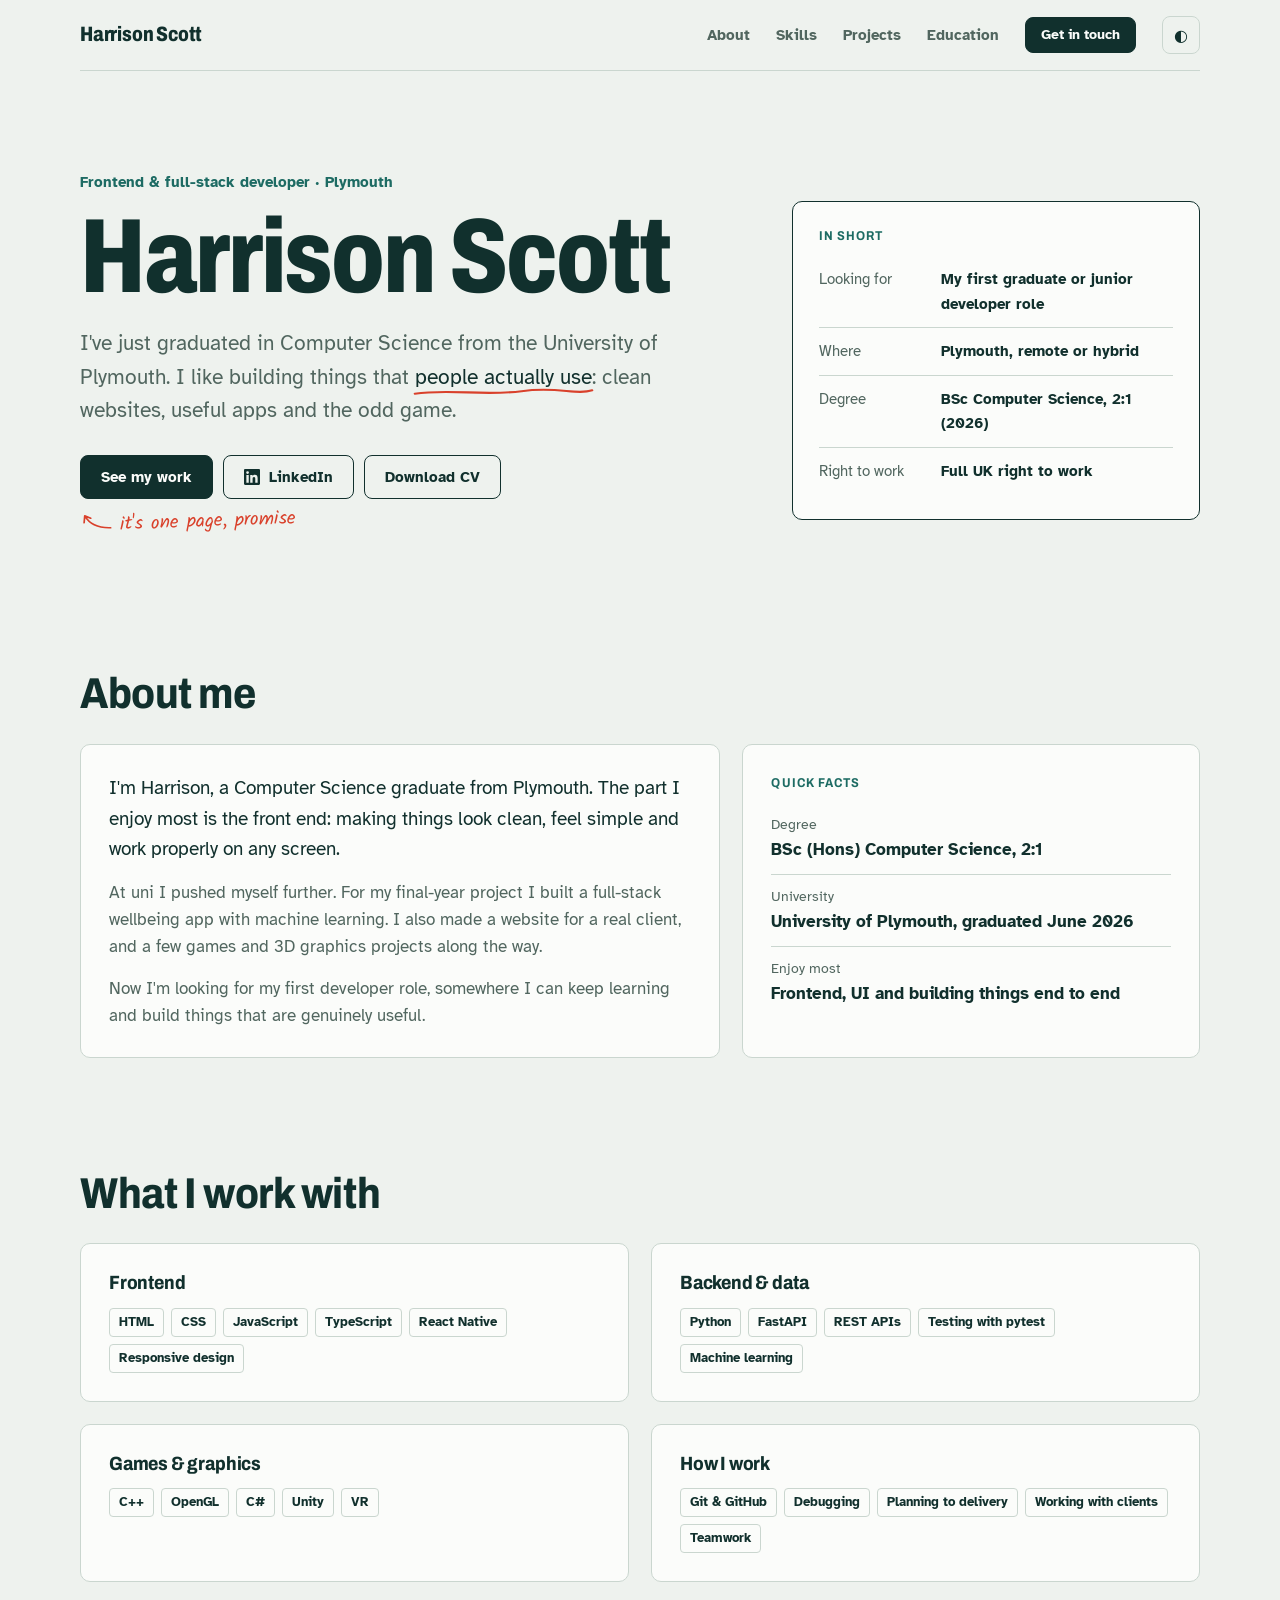
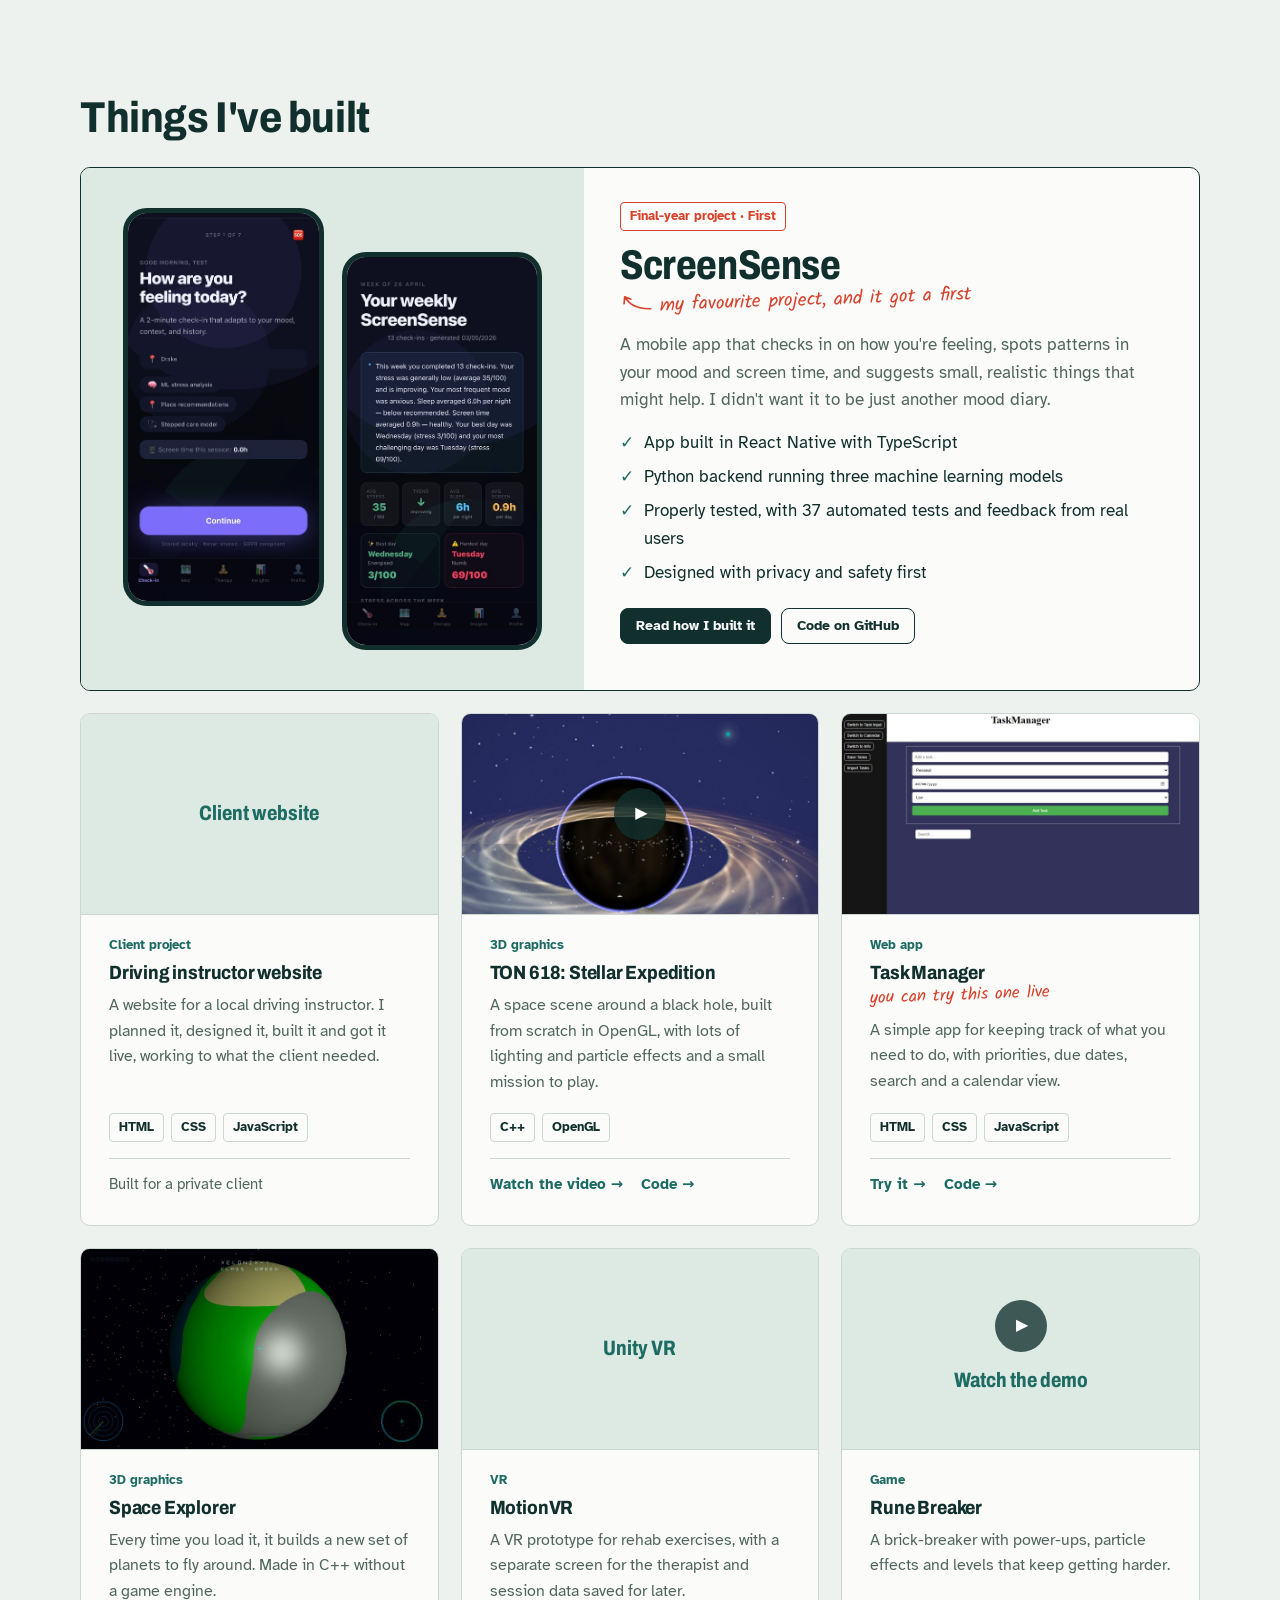
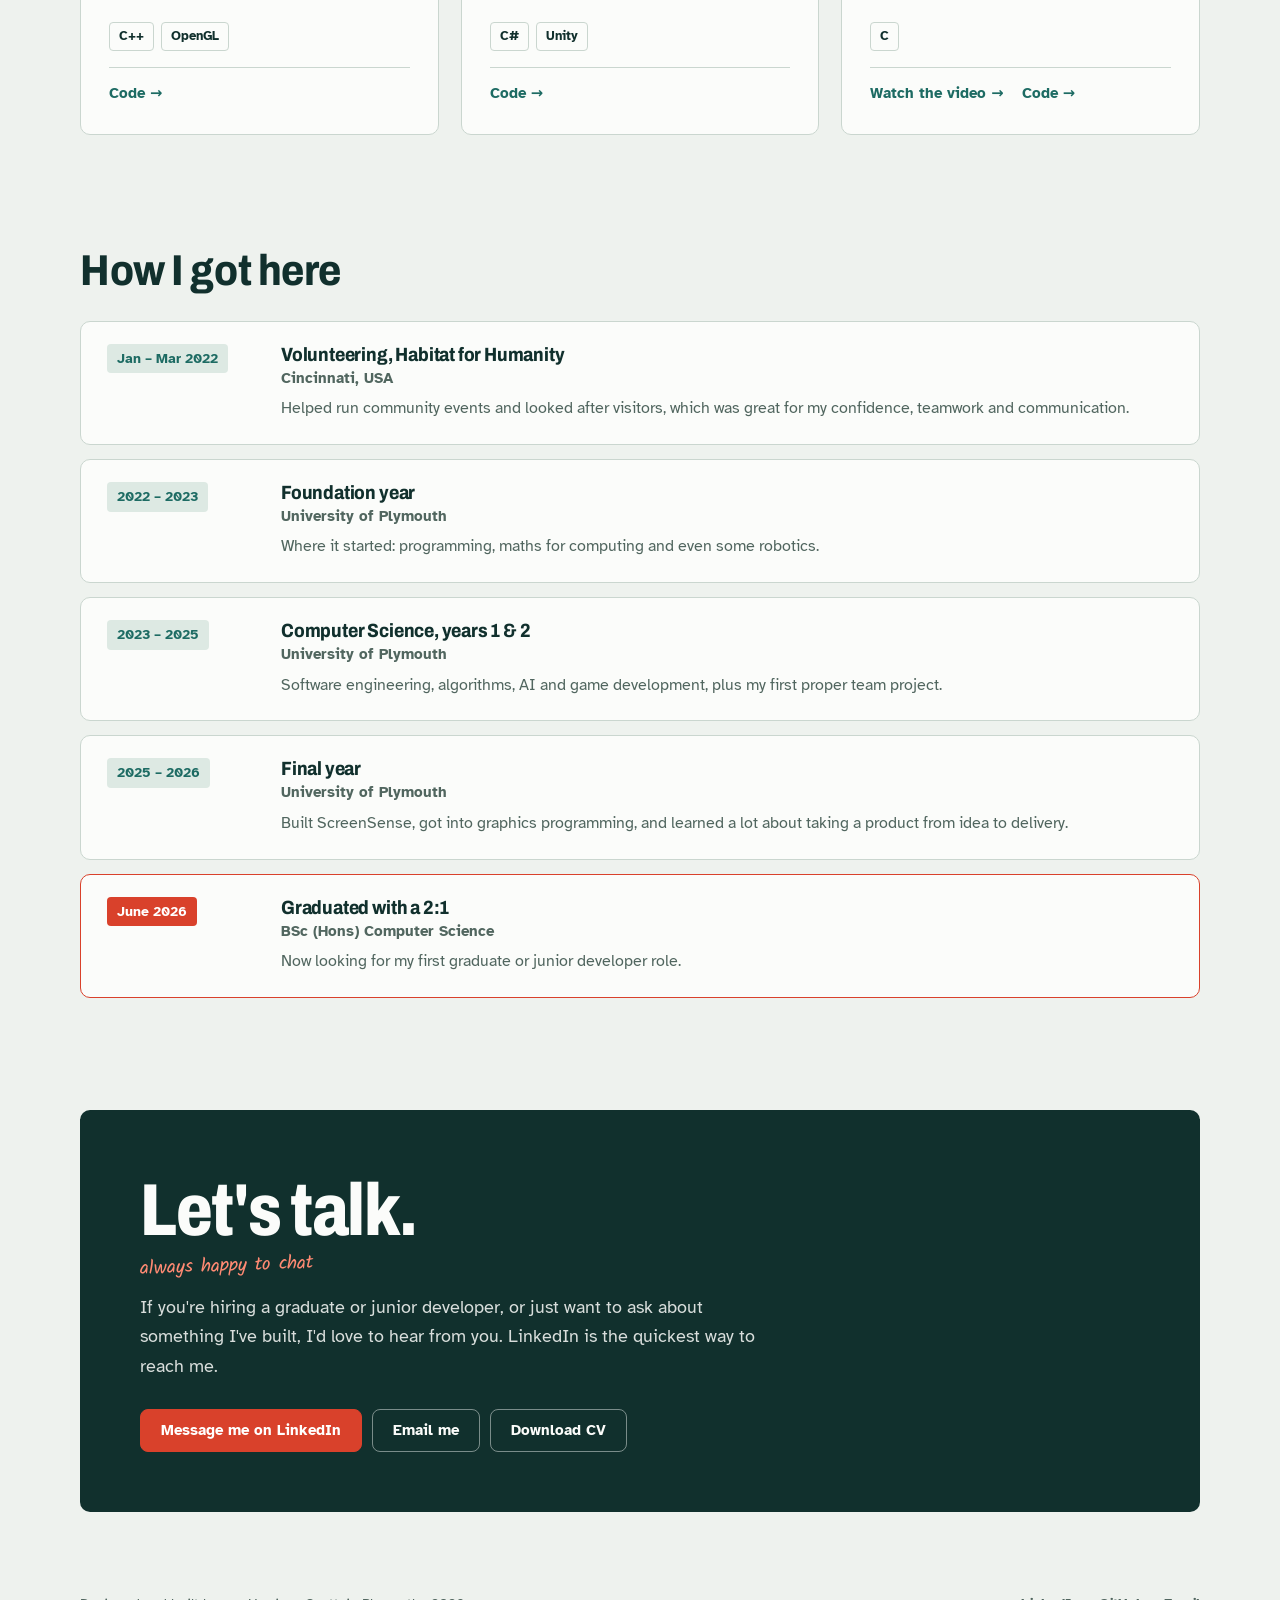
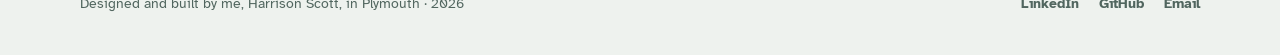
==== commit 2c63beed: "Redesign with Plymouth harbour palette, handwritten notes and a more personal voice Co-Authored-By: " ====
--- a/index.html
+++ b/index.html
@@ -4,14 +4,14 @@
   <meta charset="UTF-8" />
   <meta name="viewport" content="width=device-width, initial-scale=1.0" />
   <title>Harrison Scott — Frontend &amp; Full-Stack Developer</title>
-  <meta name="description" content="Harrison Scott: Computer Science graduate (2:1, University of Plymouth) building responsive web interfaces, full-stack apps and real-time graphics. Open to graduate and junior developer roles." />
+  <meta name="description" content="Harrison Scott: Computer Science graduate (2:1, University of Plymouth). I build clean websites, useful apps and the odd game. Open to graduate and junior developer roles." />
   <link rel="icon" href="favicon.svg" type="image/svg+xml" />
   <link rel="canonical" href="https://harrisonscott9970.github.io/" />
   <!-- Link preview for LinkedIn, Slack, etc. -->
   <meta property="og:type" content="website" />
   <meta property="og:url" content="https://harrisonscott9970.github.io/" />
   <meta property="og:title" content="Harrison Scott — Frontend & Full-Stack Developer" />
-  <meta property="og:description" content="Computer Science graduate (2:1, University of Plymouth). Projects in web, full-stack and real-time graphics. Open to graduate and junior developer roles." />
+  <meta property="og:description" content="Computer Science graduate from Plymouth. I build clean websites, useful apps and the odd game. Open to graduate and junior developer roles." />
   <meta property="og:image" content="https://harrisonscott9970.github.io/og-image.png" />
   <meta property="og:image:width" content="1200" />
   <meta property="og:image:height" content="630" />
@@ -19,14 +19,14 @@
   <meta name="author" content="Harrison Scott" />
   <link rel="preconnect" href="https://fonts.googleapis.com" />
   <link rel="preconnect" href="https://fonts.gstatic.com" crossorigin />
-  <link href="https://fonts.googleapis.com/css2?family=Unbounded:wght@500;700&family=Instrument+Sans:wght@400;500;600&display=swap" rel="stylesheet" />
+  <link href="https://fonts.googleapis.com/css2?family=Archivo:wdth,wght@62..125,400..900&family=Atkinson+Hyperlegible:wght@400;700&family=Kalam:wght@400;700&display=swap" rel="stylesheet" />
   <link rel="stylesheet" href="style.css" />
 </head>
 <body>
   <a href="#main" class="skip">Skip to content</a>
 
   <header class="nav">
-    <a href="#top" class="logo" aria-label="Harrison Scott, home">HS</a>
+    <a href="#top" class="logo">Harrison Scott</a>
     <button class="nav-toggle" aria-label="Open menu" aria-expanded="false" aria-controls="nav-links">
       <span></span><span></span>
     </button>
@@ -35,7 +35,7 @@
       <a href="#skills">Skills</a>
       <a href="#projects">Projects</a>
       <a href="#education">Education</a>
-      <a href="#contact" class="btn btn-small">Contact</a>
+      <a href="#contact" class="btn btn-small">Get in touch</a>
       <button class="theme-toggle" aria-label="Switch light or dark theme">◐</button>
     </nav>
   </header>
@@ -44,38 +44,30 @@
     <!-- HERO -->
     <section class="hero" id="top">
       <div class="hero-text">
-        <p class="status"><span class="dot" aria-hidden="true"></span>Open to graduate &amp; junior developer roles</p>
+        <p class="eyebrow">Frontend &amp; full-stack developer · Plymouth</p>
         <h1 class="hero-name">Harrison Scott</h1>
         <p class="hero-lead">
-          Frontend &amp; full-stack developer and Computer Science graduate from the
-          University of Plymouth. I build responsive, user-focused software, from first idea to deployment.
+          I've just graduated in Computer Science from the University of Plymouth. I like building
+          things that <span class="scribble">people actually use<svg viewBox="0 0 200 12" preserveAspectRatio="none" aria-hidden="true"><path d="M2 8 C 40 2, 80 11, 120 5 S 180 10, 198 4" /></svg></span>:
+          clean websites, useful apps and the odd game.
         </p>
         <div class="actions">
-          <a href="#projects" class="btn">See my projects</a>
+          <a href="#projects" class="btn">See my work</a>
           <a href="#" class="btn btn-outline js-linkedin" target="_blank" rel="noopener">
             <svg width="16" height="16" viewBox="0 0 24 24" fill="currentColor" aria-hidden="true"><path d="M20.45 20.45h-3.56v-5.57c0-1.33-.02-3.04-1.85-3.04-1.85 0-2.14 1.45-2.14 2.94v5.67H9.34V9h3.42v1.56h.05c.48-.9 1.64-1.85 3.37-1.85 3.6 0 4.27 2.37 4.27 5.46v6.28zM5.34 7.43a2.06 2.06 0 1 1 0-4.13 2.06 2.06 0 0 1 0 4.13zM7.12 20.45H3.56V9h3.56v11.45zM22.22 0H1.77C.79 0 0 .77 0 1.73v20.54C0 23.23.79 24 1.77 24h20.45c.98 0 1.78-.77 1.78-1.73V1.73C24 .77 23.2 0 22.22 0z"/></svg>
-            Connect on LinkedIn
+            LinkedIn
           </a>
           <a href="Harrison-Scott-CV.pdf" class="btn btn-outline" download>Download CV</a>
         </div>
+        <p class="annot annot-hero"><svg viewBox="0 0 40 24" aria-hidden="true"><path d="M36 20 C 24 20, 12 16, 6 5 M6 5 L5 13 M6 5 L13 8" /></svg>it's one page, promise</p>
       </div>
 
       <aside class="card profile">
-        <div class="profile-head">
-          <div class="avatar" aria-hidden="true">HS</div>
-          <div>
-            <p class="profile-name">Harrison Scott</p>
-            <p class="profile-role">Frontend &amp; Full-Stack Developer</p>
-          </div>
-        </div>
-        <ul class="profile-stats">
-          <li><strong>2:1</strong><span>BSc Computer Science</span></li>
-          <li><strong>7</strong><span>Projects built</span></li>
-          <li><strong>2026</strong><span>Graduate</span></li>
-        </ul>
+        <p class="card-label">In short</p>
         <ul class="profile-list">
-          <li><span>Location</span>Plymouth, UK</li>
-          <li><span>Work</span>Remote, hybrid or Plymouth</li>
+          <li><span>Looking for</span>My first graduate or junior developer role</li>
+          <li><span>Where</span>Plymouth, remote or hybrid</li>
+          <li><span>Degree</span>BSc Computer Science, 2:1 (2026)</li>
           <li><span>Right to work</span>Full UK right to work</li>
         </ul>
       </aside>
@@ -87,23 +79,25 @@
       <div class="about">
         <div class="card about-text">
           <p class="about-intro">
-            I'm a Computer Science graduate who likes building software people enjoy using.
-            My strongest ground is the web: clean HTML, CSS and JavaScript, responsive layouts,
-            and interfaces that stay clear on any screen.
+            I'm Harrison, a Computer Science graduate from Plymouth. The part I enjoy most is the front end:
+            making things look clean, feel simple and work properly on any screen.
           </p>
           <p>
-            At university I went further: a full-stack wellbeing app with a React Native frontend,
-            a FastAPI backend and machine learning; a website for a real client; and real-time 3D
-            graphics in OpenGL. I'm happiest taking a project from concept all the way to something
-            that ships.
+            At uni I pushed myself further. For my final-year project I built a full-stack wellbeing app with
+            machine learning. I also made a website for a real client, and a few games and 3D graphics projects
+            along the way.
+          </p>
+          <p>
+            Now I'm looking for my first developer role, somewhere I can keep learning and build things that
+            are genuinely useful.
           </p>
         </div>
         <div class="card facts">
-          <h3>Quick facts</h3>
+          <p class="card-label">Quick facts</p>
           <dl>
             <div><dt>Degree</dt><dd>BSc (Hons) Computer Science, 2:1</dd></div>
-            <div><dt>University</dt><dd>University of Plymouth · June 2026</dd></div>
-            <div><dt>Looking for</dt><dd>Graduate or junior roles in front-end, full-stack or software engineering</dd></div>
+            <div><dt>University</dt><dd>University of Plymouth, graduated June 2026</dd></div>
+            <div><dt>Enjoy most</dt><dd>Frontend, UI and building things end to end</dd></div>
           </dl>
         </div>
       </div>
@@ -111,30 +105,30 @@
 
     <!-- SKILLS -->
     <section id="skills" class="section">
-      <h2 class="section-title">Tech &amp; skills</h2>
+      <h2 class="section-title">What I work with</h2>
       <div class="skills">
         <div class="card skill-group">
           <h3>Frontend</h3>
-          <ul class="chips"><li>HTML</li><li>CSS</li><li>JavaScript</li><li>TypeScript</li><li>React Native</li><li>Expo</li><li>Responsive design</li></ul>
-        </div>
-        <div class="card skill-group">
-          <h3>Backend &amp; ML</h3>
-          <ul class="chips"><li>Python</li><li>FastAPI</li><li>REST APIs</li><li>pytest</li><li>PyTorch</li><li>scikit-learn</li></ul>
-        </div>
-        <div class="card skill-group">
-          <h3>Graphics &amp; games</h3>
-          <ul class="chips"><li>C++</li><li>OpenGL / GLSL</li><li>C#</li><li>Unity</li><li>VR</li></ul>
-        </div>
-        <div class="card skill-group">
-          <h3>Ways of working</h3>
-          <ul class="chips"><li>Git &amp; GitHub</li><li>Debugging</li><li>Software lifecycle</li><li>Client delivery</li><li>Teamwork</li></ul>
+          <ul class="chips"><li>HTML</li><li>CSS</li><li>JavaScript</li><li>TypeScript</li><li>React Native</li><li>Responsive design</li></ul>
+        </div>
+        <div class="card skill-group">
+          <h3>Backend &amp; data</h3>
+          <ul class="chips"><li>Python</li><li>FastAPI</li><li>REST APIs</li><li>Testing with pytest</li><li>Machine learning</li></ul>
+        </div>
+        <div class="card skill-group">
+          <h3>Games &amp; graphics</h3>
+          <ul class="chips"><li>C++</li><li>OpenGL</li><li>C#</li><li>Unity</li><li>VR</li></ul>
+        </div>
+        <div class="card skill-group">
+          <h3>How I work</h3>
+          <ul class="chips"><li>Git &amp; GitHub</li><li>Debugging</li><li>Planning to delivery</li><li>Working with clients</li><li>Teamwork</li></ul>
         </div>
       </div>
     </section>
 
     <!-- PROJECTS -->
     <section id="projects" class="section">
-      <h2 class="section-title">Projects</h2>
+      <h2 class="section-title">Things I've built</h2>
 
       <article class="card featured">
         <a class="featured-art shots" href="screensense.html" aria-label="Read the ScreenSense case study">
@@ -142,33 +136,32 @@
           <img class="app-shot" src="img/screensense/weekly-summary.jpg" alt="ScreenSense weekly summary with stress, sleep and screen-time stats" width="420" height="857" loading="lazy" />
         </a>
         <div class="featured-body">
-          <p class="badge">Final-year project · awarded a first</p>
+          <p class="badge">Final-year project · First</p>
           <h3>ScreenSense</h3>
+          <p class="annot"><svg viewBox="0 0 40 24" aria-hidden="true"><path d="M36 20 C 24 20, 12 16, 6 5 M6 5 L5 13 M6 5 L13 8" /></svg>my favourite project, and it got a first</p>
           <p>
-            A mobile digital-wellbeing app that helps students manage screen time. It combines
-            mood check-ins, journal entries and behavioural signals to give personalised suggestions,
-            not generic "take a break" advice.
+            A mobile app that checks in on how you're feeling, spots patterns in your mood and screen time,
+            and suggests small, realistic things that might help. I didn't want it to be just another mood diary.
           </p>
           <ul class="points">
-            <li>TypeScript mobile frontend built with React Native &amp; Expo</li>
-            <li>FastAPI backend with validation, a database and Swagger docs</li>
-            <li>Explainable ML: Random Forest stress model with 79.8% F1 on held-out data, plus LSTM mood trends and journal analysis</li>
-            <li>37 passing pytest tests, usability-tested with real users, and safety-first stepped-care recommendations</li>
+            <li>App built in React Native with TypeScript</li>
+            <li>Python backend running three machine learning models</li>
+            <li>Properly tested, with 37 automated tests and feedback from real users</li>
+            <li>Designed with privacy and safety first</li>
           </ul>
-          <ul class="chips"><li>TypeScript</li><li>React Native</li><li>Python</li><li>FastAPI</li><li>PyTorch</li></ul>
           <div class="featured-actions">
-            <a class="btn btn-small" href="screensense.html">Read the case study</a>
-            <a class="btn btn-small btn-outline" href="https://github.com/Harrisonscott9970/ScreenSense" target="_blank" rel="noopener">View on GitHub</a>
+            <a class="btn btn-small" href="screensense.html">Read how I built it</a>
+            <a class="btn btn-small btn-outline" href="https://github.com/Harrisonscott9970/ScreenSense" target="_blank" rel="noopener">Code on GitHub</a>
           </div>
         </div>
       </article>
 
       <div class="projects">
         <article class="card project">
-          <div class="project-thumb project-thumb-blank" aria-hidden="true"><span>🚗 Client website</span></div>
+          <div class="project-thumb project-thumb-blank" aria-hidden="true"><span>Client website</span></div>
           <p class="kind">Client project</p>
           <h3>Driving instructor website</h3>
-          <p class="desc">A fully responsive website for a local driving instructor. I handled planning, design and deployment, and delivered to the client's brief.</p>
+          <p class="desc">A website for a local driving instructor. I planned it, designed it, built it and got it live, working to what the client needed.</p>
           <ul class="chips"><li>HTML</li><li>CSS</li><li>JavaScript</li></ul>
           <p class="links"><span class="note">Built for a private client</span></p>
         </article>
@@ -177,76 +170,77 @@
             <img src="img/ton618.jpg" alt="Black hole with a glowing accretion disk rendered in OpenGL" width="800" height="450" loading="lazy" />
             <span class="play" aria-hidden="true">▶</span>
           </a>
-          <p class="kind">Real-time graphics</p>
+          <p class="kind">3D graphics</p>
           <h3>TON 618: Stellar Expedition</h3>
-          <p class="desc">An interactive OpenGL scene around a black hole, with HDR bloom, shadow mapping, particles, realistic metal shading and a playable mission.</p>
-          <ul class="chips"><li>C++</li><li>OpenGL</li><li>GLSL</li></ul>
-          <p class="links"><a href="https://www.youtube.com/watch?v=mOBasS6IQgU" target="_blank" rel="noopener">Watch demo →</a><a href="https://github.com/Harrisonscott9970/OpenGl-BlackholeCW2" target="_blank" rel="noopener">Code →</a></p>
+          <p class="desc">A space scene around a black hole, built from scratch in OpenGL, with lots of lighting and particle effects and a small mission to play.</p>
+          <ul class="chips"><li>C++</li><li>OpenGL</li></ul>
+          <p class="links"><a href="https://www.youtube.com/watch?v=mOBasS6IQgU" target="_blank" rel="noopener">Watch the video →</a><a href="https://github.com/Harrisonscott9970/OpenGl-BlackholeCW2" target="_blank" rel="noopener">Code →</a></p>
         </article>
         <article class="card project">
           <a class="project-thumb" href="projects/task-manager/" target="_blank" rel="noopener" aria-label="Try the Task Manager live demo">
             <img src="img/task-manager.jpg" alt="Task Manager app with a task form, category and priority selectors" width="800" height="450" loading="lazy" />
           </a>
-          <p class="kind">Web app · live demo</p>
+          <p class="kind">Web app</p>
           <h3>Task Manager</h3>
-          <p class="desc">Add tasks with due dates and priorities, search by category, and plan ahead in a calendar view.</p>
+          <p class="annot annot-small">you can try this one live</p>
+          <p class="desc">A simple app for keeping track of what you need to do, with priorities, due dates, search and a calendar view.</p>
           <ul class="chips"><li>HTML</li><li>CSS</li><li>JavaScript</li></ul>
-          <p class="links"><a href="projects/task-manager/" target="_blank" rel="noopener">Try it live →</a><a href="https://github.com/Harrisonscott9970/Task-Manager" target="_blank" rel="noopener">Code →</a></p>
+          <p class="links"><a href="projects/task-manager/" target="_blank" rel="noopener">Try it →</a><a href="https://github.com/Harrisonscott9970/Task-Manager" target="_blank" rel="noopener">Code →</a></p>
         </article>
         <article class="card project">
           <a class="project-thumb" href="https://github.com/Harrisonscott9970/Space-Explorer---Procedural-OpenGL-CW" target="_blank" rel="noopener" aria-label="Space Explorer on GitHub">
             <img src="img/space-explorer.jpg" alt="Procedurally generated planet with green and grey biomes in space" width="800" height="450" loading="lazy" />
           </a>
-          <p class="kind">Procedural 3D</p>
+          <p class="kind">3D graphics</p>
           <h3>Space Explorer</h3>
-          <p class="desc">A C++ prototype built without a game engine: procedurally generated planets with biomes, a free-flight camera, custom shaders and a HUD.</p>
-          <ul class="chips"><li>C++</li><li>OpenGL 4</li><li>Assimp</li></ul>
+          <p class="desc">Every time you load it, it builds a new set of planets to fly around. Made in C++ without a game engine.</p>
+          <ul class="chips"><li>C++</li><li>OpenGL</li></ul>
           <p class="links"><a href="https://github.com/Harrisonscott9970/Space-Explorer---Procedural-OpenGL-CW" target="_blank" rel="noopener">Code →</a></p>
         </article>
         <article class="card project">
-          <div class="project-thumb project-thumb-blank" aria-hidden="true"><span>🕶️ Unity VR</span></div>
-          <p class="kind">VR prototype</p>
+          <div class="project-thumb project-thumb-blank" aria-hidden="true"><span>Unity VR</span></div>
+          <p class="kind">VR</p>
           <h3>MotionVR</h3>
-          <p class="desc">A VR rehabilitation prototype, with a therapist view on the PC and session data logged to CSV for review.</p>
-          <ul class="chips"><li>C#</li><li>Unity</li><li>VR</li></ul>
+          <p class="desc">A VR prototype for rehab exercises, with a separate screen for the therapist and session data saved for later.</p>
+          <ul class="chips"><li>C#</li><li>Unity</li></ul>
           <p class="links"><a href="https://github.com/Harrisonscott9970/MotionVR" target="_blank" rel="noopener">Code →</a></p>
         </article>
         <article class="card project">
-          <a class="project-thumb project-thumb-blank" href="https://www.youtube.com/watch?v=vzA1ItHZsrs" target="_blank" rel="noopener" aria-label="Watch the Rune Breaker demo video">
-            <span>🧱 Rune Breaker</span><span class="play" aria-hidden="true">▶</span>
-          </a>
-          <p class="kind">Arcade game</p>
+          <a class="project-thumb project-thumb-blank thumb-video" href="https://www.youtube.com/watch?v=vzA1ItHZsrs" target="_blank" rel="noopener" aria-label="Watch the Rune Breaker demo video">
+            <span class="play" aria-hidden="true">▶</span><span>Watch the demo</span>
+          </a>
+          <p class="kind">Game</p>
           <h3>Rune Breaker</h3>
-          <p class="desc">A brick-breaker with rune-themed levels, six power-ups, particle effects and increasing difficulty.</p>
-          <ul class="chips"><li>C</li><li>Game logic</li></ul>
-          <p class="links"><a href="https://www.youtube.com/watch?v=vzA1ItHZsrs" target="_blank" rel="noopener">Watch demo →</a><a href="https://github.com/Harrisonscott9970/RuneBreaker" target="_blank" rel="noopener">Code →</a></p>
+          <p class="desc">A brick-breaker with power-ups, particle effects and levels that keep getting harder.</p>
+          <ul class="chips"><li>C</li></ul>
+          <p class="links"><a href="https://www.youtube.com/watch?v=vzA1ItHZsrs" target="_blank" rel="noopener">Watch the video →</a><a href="https://github.com/Harrisonscott9970/RuneBreaker" target="_blank" rel="noopener">Code →</a></p>
         </article>
       </div>
     </section>
 
     <!-- EDUCATION & EXPERIENCE -->
     <section id="education" class="section">
-      <h2 class="section-title">Education &amp; experience</h2>
+      <h2 class="section-title">How I got here</h2>
       <ol class="timeline">
         <li class="card">
           <p class="when">Jan – Mar 2022</p>
-          <div><h3>Volunteer, Habitat for Humanity</h3><p class="where">Cincinnati, USA</p><p class="desc">Supported community events and helped visitors, building teamwork and communication skills in a customer-facing role.</p></div>
+          <div><h3>Volunteering, Habitat for Humanity</h3><p class="where">Cincinnati, USA</p><p class="desc">Helped run community events and looked after visitors, which was great for my confidence, teamwork and communication.</p></div>
         </li>
         <li class="card">
           <p class="when">2022 – 2023</p>
-          <div><h3>Foundation year, Computer Science</h3><p class="where">University of Plymouth</p><p class="desc">Programming, mathematics for computing, data mining and robotics.</p></div>
+          <div><h3>Foundation year</h3><p class="where">University of Plymouth</p><p class="desc">Where it started: programming, maths for computing and even some robotics.</p></div>
         </li>
         <li class="card">
           <p class="when">2023 – 2025</p>
-          <div><h3>BSc Computer Science, Stages 1 &amp; 2</h3><p class="where">University of Plymouth</p><p class="desc">Software engineering, algorithms &amp; data structures, AI, information management, game development and a team-based group project.</p></div>
+          <div><h3>Computer Science, years 1 &amp; 2</h3><p class="where">University of Plymouth</p><p class="desc">Software engineering, algorithms, AI and game development, plus my first proper team project.</p></div>
         </li>
         <li class="card">
           <p class="when">2025 – 2026</p>
-          <div><h3>Final year</h3><p class="where">University of Plymouth</p><p class="desc">Computing project (ScreenSense), games graphics pipelines, immersive game technologies, and product development &amp; delivery.</p></div>
+          <div><h3>Final year</h3><p class="where">University of Plymouth</p><p class="desc">Built ScreenSense, got into graphics programming, and learned a lot about taking a product from idea to delivery.</p></div>
         </li>
         <li class="card is-now">
           <p class="when">June 2026</p>
-          <div><h3>Graduated BSc (Hons) Computer Science, 2:1</h3><p class="where">University of Plymouth</p><p class="desc">Now looking for my first graduate or junior developer role.</p></div>
+          <div><h3>Graduated with a 2:1</h3><p class="where">BSc (Hons) Computer Science</p><p class="desc">Now looking for my first graduate or junior developer role.</p></div>
         </li>
       </ol>
     </section>
@@ -254,13 +248,14 @@
     <!-- CONTACT -->
     <section id="contact" class="section">
       <div class="contact-card">
-        <h2 class="contact-title">Let's work together.</h2>
+        <h2 class="contact-title">Let's talk.</h2>
+        <p class="annot annot-light">always happy to chat</p>
         <p class="contact-lead">
-          I'm looking for graduate and junior developer roles: remote, hybrid or in Plymouth.
-          LinkedIn is the fastest way to reach me.
+          If you're hiring a graduate or junior developer, or just want to ask about something I've built,
+          I'd love to hear from you. LinkedIn is the quickest way to reach me.
         </p>
         <div class="actions">
-          <a href="#" class="btn js-linkedin" target="_blank" rel="noopener">Connect on LinkedIn</a>
+          <a href="#" class="btn js-linkedin" target="_blank" rel="noopener">Message me on LinkedIn</a>
           <a href="mailto:harrisonscott9970@gmail.com" class="btn btn-outline">Email me</a>
           <a href="Harrison-Scott-CV.pdf" class="btn btn-outline" download>Download CV</a>
         </div>
@@ -269,7 +264,7 @@
   </main>
 
   <footer class="footer">
-    <p>Designed &amp; built by Harrison Scott · Plymouth, UK · <span id="year"></span></p>
+    <p>Designed and built by me, Harrison Scott, in Plymouth · <span id="year"></span></p>
     <div class="socials">
       <a href="#" class="js-linkedin" target="_blank" rel="noopener">LinkedIn</a>
       <a href="#" class="js-github" target="_blank" rel="noopener">GitHub</a>
--- a/style.css
+++ b/style.css
@@ -1,41 +1,45 @@
+/* ==========================================================
+   Harrison Scott — portfolio
+   Palette: Plymouth harbour. Sea-mist paper, harbour-green ink,
+   and Smeaton's Tower red for the handwritten notes.
+   ========================================================== */
+
 /* ---------- TOKENS ---------- */
 :root {
-  --paper: #eef0f5;
-  --surface: #ffffff;
-  --ink: #141b2d;
-  --muted: #5a6378;
-  --rule: #dde1ea;
-  --signal: #2b59ff;
-  --signal-soft: #e6ecff;
-  --on-signal: #ffffff;
-  --green: #2ea043;
-  --shadow: 0 1px 2px rgba(20, 27, 45, .04), 0 8px 24px -12px rgba(20, 27, 45, .12);
-
-  --display: "Unbounded", "Arial Black", system-ui, sans-serif;
-  --body: "Instrument Sans", system-ui, -apple-system, "Segoe UI", sans-serif;
-  --radius: 18px;
-  --gap: 24px;
+  --paper: #eef2ee;
+  --surface: #fbfcfa;
+  --ink: #11302d;
+  --muted: #51665f;
+  --rule: #cad6cf;
+  --sea: #1d6b63;
+  --sea-soft: #dde9e3;
+  --accent: #d9412b;
+  --on-ink: #fbfcfa;
+
+  --display: "Archivo", "Arial Narrow", system-ui, sans-serif;
+  --body: "Atkinson Hyperlegible", system-ui, -apple-system, "Segoe UI", sans-serif;
+  --hand: "Kalam", "Comic Sans MS", cursive;
+  --radius: 10px;
+  --gap: 22px;
   --max: 1120px;
   color-scheme: light;
 }
 @media (prefers-color-scheme: dark) {
   :root:not([data-theme="light"]) {
-    --paper: #0f1422; --surface: #171e30; --ink: #e6e9f2; --muted: #9aa3b8; --rule: #283149;
-    --signal: #7c9bff; --signal-soft: #1f2a4d; --on-signal: #0f1422; --green: #3fb950;
-    --shadow: 0 1px 2px rgba(0, 0, 0, .2), 0 8px 24px -12px rgba(0, 0, 0, .5);
+    --paper: #0c1d1b; --surface: #122a27; --ink: #e6eeea; --muted: #9bb0a9; --rule: #23413c;
+    --sea: #72c3b6; --sea-soft: #17342f; --accent: #ff6d52; --on-ink: #0c1d1b;
     color-scheme: dark;
   }
 }
 :root[data-theme="dark"] {
-  --paper: #0f1422; --surface: #171e30; --ink: #e6e9f2; --muted: #9aa3b8; --rule: #283149;
-  --signal: #7c9bff; --signal-soft: #1f2a4d; --on-signal: #0f1422; --green: #3fb950;
-  --shadow: 0 1px 2px rgba(0, 0, 0, .2), 0 8px 24px -12px rgba(0, 0, 0, .5);
+  --paper: #0c1d1b; --surface: #122a27; --ink: #e6eeea; --muted: #9bb0a9; --rule: #23413c;
+  --sea: #72c3b6; --sea-soft: #17342f; --accent: #ff6d52; --on-ink: #0c1d1b;
   color-scheme: dark;
 }
 
 /* ---------- BASE ---------- */
 * { box-sizing: border-box; margin: 0; padding: 0; }
-html { scroll-behavior: smooth; scroll-padding-top: 84px; }
+html { scroll-behavior: smooth; scroll-padding-top: 80px; }
 body {
   font-family: var(--body);
   font-size: 1.0625rem;
@@ -47,43 +51,65 @@
 }
 a { color: inherit; }
 ul, ol { list-style: none; }
-:focus-visible { outline: 2px solid var(--signal); outline-offset: 3px; border-radius: 6px; }
+:focus-visible { outline: 2.5px solid var(--accent); outline-offset: 3px; border-radius: 4px; }
 .skip { position: absolute; left: -999px; top: 8px; }
 .skip:focus { left: 16px; background: var(--surface); padding: 8px 12px; z-index: 100; }
 
-h1, h2, h3 { font-family: var(--display); font-weight: 500; letter-spacing: -0.02em; line-height: 1.15; }
-
-/* The one box style used everywhere */
+h1, h2, h3 {
+  font-family: var(--display); font-weight: 750; font-stretch: 88%;
+  letter-spacing: -0.01em; line-height: 1.1;
+}
+.eyebrow { font-weight: 700; font-size: .95rem; color: var(--sea); margin-bottom: 14px; }
+.card-label {
+  font-family: var(--display); font-weight: 700; font-stretch: 88%;
+  font-size: .8rem; letter-spacing: .08em; text-transform: uppercase; color: var(--sea); margin-bottom: 10px;
+}
+
+/* The one box style used everywhere: crisp border, no shadow */
 .card {
   background: var(--surface);
-  border: 1px solid var(--rule);
+  border: 1.5px solid var(--rule);
   border-radius: var(--radius);
-  box-shadow: var(--shadow);
   padding: 28px;
+}
+
+/* ---------- HANDWRITTEN NOTES (the signature) ---------- */
+.annot {
+  font-family: var(--hand); font-weight: 400; font-size: 1.2rem; line-height: 1.2;
+  color: var(--accent);
+  display: inline-flex; align-items: flex-start; gap: 6px;
+  transform: rotate(-2deg); transform-origin: left center;
+  margin-block: 2px 12px;
+}
+.annot svg { flex: none; width: 34px; height: 22px; fill: none; stroke: currentColor; stroke-width: 2; stroke-linecap: round; stroke-linejoin: round; margin-top: -4px; }
+.annot-small { font-size: 1.08rem; margin-block: -4px 8px; }
+.annot-hero { margin-top: 16px; }
+.scribble { position: relative; white-space: nowrap; color: var(--ink); }
+.scribble svg {
+  position: absolute; left: -2px; right: -2px; bottom: -7px; width: calc(100% + 4px); height: 10px;
+  fill: none; stroke: var(--accent); stroke-width: 2.5; stroke-linecap: round;
 }
 
 /* ---------- NAV ---------- */
 .nav {
-  position: sticky; top: 12px; z-index: 40;
-  max-width: var(--max); margin: 12px auto 0;
+  position: sticky; top: 0; z-index: 40;
+  max-width: var(--max); margin: 0 auto;
   display: flex; align-items: center; justify-content: space-between;
-  padding: 10px 12px 10px 14px;
-  background: color-mix(in srgb, var(--surface) 85%, transparent);
-  border: 1px solid var(--rule); border-radius: 16px;
-  box-shadow: var(--shadow);
-  backdrop-filter: blur(12px);
+  padding-block: 16px;
+  background: color-mix(in srgb, var(--paper) 92%, transparent);
+  border-bottom: 1.5px solid var(--rule);
+  backdrop-filter: blur(8px);
 }
 .logo {
-  font-family: var(--display); font-weight: 700; font-size: .9rem; text-decoration: none;
-  width: 40px; height: 40px; display: grid; place-items: center;
-  background: var(--ink); color: var(--paper); border-radius: 10px;
+  font-family: var(--display); font-weight: 800; font-stretch: 80%;
+  font-size: 1.3rem; letter-spacing: -0.01em; text-decoration: none;
 }
 .nav-links { display: flex; align-items: center; gap: 26px; font-size: .95rem; }
-.nav-links a:not(.btn) { text-decoration: none; color: var(--muted); font-weight: 500; }
+.nav-links a:not(.btn) { text-decoration: none; color: var(--muted); font-weight: 700; }
 .nav-links a:not(.btn):hover { color: var(--ink); }
 .theme-toggle {
-  width: 38px; height: 38px; border-radius: 10px; cursor: pointer;
-  background: transparent; color: var(--ink); border: 1px solid var(--rule); font-size: 1rem;
+  width: 38px; height: 38px; border-radius: 8px; cursor: pointer;
+  background: transparent; color: var(--ink); border: 1.5px solid var(--rule); font-size: 1rem;
 }
 .nav-toggle { display: none; width: 40px; height: 40px; background: none; border: 0; cursor: pointer; position: relative; }
 .nav-toggle span { position: absolute; left: 9px; right: 9px; height: 2px; background: var(--ink); transition: transform .25s; }
@@ -94,225 +120,187 @@
 
 /* ---------- BUTTONS ---------- */
 .btn {
-  display: inline-flex; align-items: center; justify-content: center; gap: 10px;
-  padding: 14px 22px; border-radius: 12px;
-  font: 600 .95rem/1 var(--body); text-decoration: none;
-  background: var(--signal); color: var(--on-signal); border: 1.5px solid var(--signal);
-  transition: transform .15s ease;
-}
-.btn:hover { transform: translateY(-2px); }
-.btn-outline { background: var(--surface); color: var(--ink); border-color: var(--rule); }
-.btn-outline:hover { border-color: var(--ink); }
-.btn-small { padding: 10px 16px; font-size: .875rem; border-radius: 10px; }
-.actions { display: flex; flex-wrap: wrap; gap: 12px; }
-
-/* Chips (tags) */
-.chips { display: flex; flex-wrap: wrap; gap: 8px; }
+  display: inline-flex; align-items: center; justify-content: center; gap: 9px;
+  padding: 13px 20px; border-radius: 8px;
+  font: 700 .95rem/1 var(--body); text-decoration: none;
+  background: var(--ink); color: var(--on-ink); border: 1.5px solid var(--ink);
+  transition: background-color .15s ease, border-color .15s ease, color .15s ease;
+}
+.btn:hover { background: var(--sea); border-color: var(--sea); }
+.btn-outline { background: transparent; color: var(--ink); border-color: var(--ink); }
+.btn-outline:hover { background: var(--ink); color: var(--on-ink); border-color: var(--ink); }
+.btn-small { padding: 10px 15px; font-size: .875rem; }
+.actions { display: flex; flex-wrap: wrap; gap: 10px; }
+
+/* Tags: squared, outlined */
+.chips { display: flex; flex-wrap: wrap; gap: 7px; }
 .chips li {
-  font-size: .8rem; font-weight: 500; padding: 5px 12px; border-radius: 999px;
-  background: var(--signal-soft); color: var(--signal);
+  font-size: .82rem; font-weight: 700; padding: 3px 9px; border-radius: 4px;
+  border: 1.5px solid var(--rule); color: var(--ink);
 }
 
 /* ---------- HERO ---------- */
 .hero {
   max-width: var(--max); margin: 0 auto;
-  display: grid; grid-template-columns: 1.25fr .85fr; gap: 40px; align-items: center;
-  padding-block: clamp(56px, 10vh, 110px) 72px;
-}
-.status {
-  display: inline-flex; align-items: center; gap: 10px;
-  font-size: .9rem; font-weight: 500;
-  padding: 7px 14px 7px 12px; border: 1px solid var(--rule); border-radius: 999px; background: var(--surface);
-}
-.dot { width: 8px; height: 8px; border-radius: 50%; background: var(--green); box-shadow: 0 0 0 4px color-mix(in srgb, var(--green) 22%, transparent); }
+  display: grid; grid-template-columns: 1.3fr .8fr; gap: 48px; align-items: center;
+  padding-block: clamp(56px, 11vh, 120px) 64px;
+}
 .hero-name {
-  font-weight: 700;
-  font-size: clamp(2.6rem, 6.4vw, 5.2rem);
-  line-height: 1; letter-spacing: -0.04em;
-  margin-block: 22px 22px;
-}
-.hero-lead { font-size: clamp(1.08rem, 1.7vw, 1.25rem); max-width: 46ch; color: var(--muted); margin-bottom: 30px; }
+  font-weight: 800; font-stretch: 78%;
+  font-size: clamp(3.2rem, 8.5vw, 6.6rem);
+  line-height: .92; letter-spacing: -0.02em;
+  margin-bottom: 22px;
+}
+.hero-lead { font-size: clamp(1.1rem, 1.8vw, 1.3rem); max-width: 44ch; color: var(--muted); margin-bottom: 28px; }
 
 /* Profile card */
-.profile { padding: 26px; }
-.profile-head { display: flex; align-items: center; gap: 16px; }
-.avatar {
-  flex: none; width: 64px; height: 64px; border-radius: 16px; display: grid; place-items: center;
-  font-family: var(--display); font-weight: 700; font-size: 1.2rem;
-  background: var(--signal); color: var(--on-signal);
-}
-.profile-name { font-family: var(--display); font-weight: 500; font-size: 1.1rem; }
-.profile-role { color: var(--muted); font-size: .95rem; }
-.profile-stats { display: grid; grid-template-columns: repeat(3, 1fr); gap: 10px; margin-block: 22px; }
-.profile-stats li {
-  background: var(--paper); border-radius: 12px; padding: 12px 10px; text-align: center;
-}
-.profile-stats strong { display: block; font-family: var(--display); font-weight: 500; font-size: 1.25rem; }
-.profile-stats span { display: block; font-size: .74rem; color: var(--muted); line-height: 1.3; margin-top: 2px; }
+.profile { padding: 24px 26px; border-color: var(--ink); }
 .profile-list li {
-  display: flex; justify-content: space-between; gap: 16px;
-  padding-block: 10px; border-top: 1px solid var(--rule); font-size: .92rem; font-weight: 500; text-align: right;
-}
-.profile-list span { color: var(--muted); font-weight: 400; text-align: left; }
+  display: grid; grid-template-columns: 110px 1fr; gap: 12px;
+  padding-block: 11px; border-top: 1.5px solid var(--rule); font-weight: 700; font-size: .96rem;
+}
+.profile-list li:first-child { border-top: 0; }
+.profile-list span { color: var(--muted); font-weight: 400; }
 
 /* ---------- SECTIONS ---------- */
 .section { max-width: var(--max); margin: 0 auto; padding-block: 56px; }
-.section-title { font-size: clamp(1.7rem, 3.4vw, 2.4rem); margin-bottom: 28px; }
-.card h3 { font-size: 1.1rem; margin-bottom: 10px; }
-.desc { color: var(--muted); font-size: .98rem; }
+.section-title { font-size: clamp(1.9rem, 3.8vw, 2.7rem); margin-bottom: 26px; }
+.card h3 { font-size: 1.2rem; margin-bottom: 10px; }
+.desc { color: var(--muted); font-size: 1rem; }
 
 /* About */
 .about { display: grid; grid-template-columns: 1.4fr 1fr; gap: var(--gap); }
-.about-intro { font-size: 1.18rem; margin-bottom: 16px; }
-.about-text p:not(.about-intro) { color: var(--muted); }
-.facts dl div { padding-block: 12px; border-top: 1px solid var(--rule); }
-.facts dt { font-size: .8rem; color: var(--muted); }
-.facts dd { font-weight: 500; }
+.about-intro { font-size: 1.2rem; color: var(--ink) !important; }
+.about-text p { color: var(--muted); }
+.about-text p + p { margin-top: 14px; }
+.facts dl div { padding-block: 11px; border-top: 1.5px solid var(--rule); }
+.facts dl div:first-child { border-top: 0; }
+.facts dt { font-size: .85rem; color: var(--muted); }
+.facts dd { font-weight: 700; }
 
 /* Skills */
 .skills { display: grid; grid-template-columns: repeat(2, 1fr); gap: var(--gap); }
-.skill-group h3 { margin-bottom: 16px; }
+.skill-group h3 { margin-bottom: 14px; }
 
 /* Featured project */
-.featured { display: grid; grid-template-columns: .9fr 1.1fr; padding: 0; overflow: hidden; margin-bottom: var(--gap); }
-.featured-art {
-  display: grid; place-items: center; padding: 40px 24px;
-  background: linear-gradient(160deg, var(--signal-soft), var(--paper));
-}
-.featured-body { padding: 36px; display: flex; flex-direction: column; align-items: flex-start; }
-.featured-body h3 { font-size: clamp(1.6rem, 3vw, 2.1rem); margin-bottom: 12px; }
-.featured-body > p:not(.badge) { color: var(--muted); }
+.featured { display: grid; grid-template-columns: .9fr 1.1fr; padding: 0; overflow: hidden; margin-bottom: var(--gap); border-color: var(--ink); }
+.featured-art { display: grid; place-items: center; padding: 40px 24px; background: var(--sea-soft); }
+.featured-body { padding: 34px 36px; display: flex; flex-direction: column; align-items: flex-start; }
+.featured-body h3 { font-size: clamp(1.9rem, 3.4vw, 2.6rem); font-stretch: 80%; margin-bottom: 6px; }
+.featured-body > p:not(.badge):not(.annot) { color: var(--muted); }
 .badge {
-  font-size: .8rem; font-weight: 600; color: var(--green); margin-bottom: 12px;
-  background: color-mix(in srgb, var(--green) 14%, transparent); padding: 5px 12px; border-radius: 999px;
-}
-.points { margin-block: 16px 20px; display: grid; gap: 8px; }
-.points li { position: relative; padding-left: 22px; }
-.points li::before { content: "✓"; position: absolute; left: 0; color: var(--signal); font-weight: 700; }
-.featured-body .chips { margin-bottom: 22px; }
-
-/* Phone mockup (decorative) */
-.phone {
-  width: 230px; border-radius: 34px; padding: 34px 16px 20px; position: relative;
-  background: #ffffff; color: #141b2d;
-  border: 8px solid #141b2d; box-shadow: 0 24px 50px -20px rgba(20, 27, 45, .45);
-}
-.phone-notch { position: absolute; top: 8px; left: 50%; translate: -50% 0; width: 70px; height: 14px; border-radius: 10px; background: #141b2d; }
-.ph-title { font-weight: 600; font-size: .95rem; margin-bottom: 10px; }
-.ph-moods { display: flex; justify-content: space-between; margin-bottom: 14px; }
-.ph-moods span { width: 40px; height: 40px; display: grid; place-items: center; border-radius: 12px; background: #eef0f5; font-size: 1.2rem; }
-.ph-moods span.on { background: #2b59ff; }
-.ph-card { background: #e6ecff; border-radius: 12px; padding: 10px 12px; margin-bottom: 14px; }
-.ph-label { font-size: .68rem; color: #5a6378; font-weight: 500; }
-.ph-text { font-size: .85rem; font-weight: 600; color: #141b2d; line-height: 1.3; }
-.ph-bars { display: flex; align-items: flex-end; gap: 6px; height: 70px; margin-top: 8px; }
-.ph-bars i { flex: 1; background: #2b59ff; border-radius: 4px 4px 2px 2px; opacity: .85; }
-.ph-bars i:nth-child(n+5) { background: #2ea043; }
+  font-size: .8rem; font-weight: 700; color: var(--accent); margin-bottom: 12px;
+  border: 1.5px solid currentColor; padding: 3px 9px; border-radius: 4px;
+}
+.points { margin-block: 16px 22px; display: grid; gap: 7px; }
+.points li { position: relative; padding-left: 24px; }
+.points li::before { content: "✓"; position: absolute; left: 0; color: var(--sea); font-weight: 700; }
+.featured-actions { display: flex; flex-wrap: wrap; gap: 10px; }
+
+/* Real app screenshots */
+.shots { display: flex; justify-content: center; align-items: flex-start; gap: 18px; text-decoration: none; }
+.app-shot {
+  display: block; width: min(44%, 210px); height: auto;
+  border-radius: 24px; border: 5px solid #11302d; background: #11302d;
+}
+.shots .app-shot + .app-shot { margin-top: 44px; }
 
 /* Project grid */
 .projects { display: grid; grid-template-columns: repeat(3, 1fr); gap: var(--gap); }
-.project { display: flex; flex-direction: column; transition: transform .2s ease, border-color .2s ease; }
-.project:hover { transform: translateY(-4px); border-color: var(--signal); }
-.kind { font-size: .78rem; font-weight: 600; color: var(--signal); margin-bottom: 8px; }
+.project { display: flex; flex-direction: column; transition: border-color .2s ease; }
+.project:hover { border-color: var(--ink); }
+.kind { font-size: .82rem; font-weight: 700; color: var(--sea); margin-bottom: 6px; }
 .project .desc { margin-bottom: 18px; }
 .project .chips { margin-top: auto; }
-.links { display: flex; flex-wrap: wrap; gap: 18px; margin-top: 16px; padding-top: 14px; border-top: 1px solid var(--rule); }
-.links a { font-weight: 600; font-size: .92rem; color: var(--signal); text-decoration: none; }
-.links a:hover { text-decoration: underline; }
+.links { display: flex; flex-wrap: wrap; gap: 18px; margin-top: 16px; padding-top: 14px; border-top: 1.5px solid var(--rule); }
+.links a { font-weight: 700; font-size: .92rem; color: var(--sea); text-decoration: none; }
+.links a:hover { text-decoration: underline; text-underline-offset: 3px; }
 .links .note { font-size: .92rem; color: var(--muted); }
+.project-thumb {
+  display: block; margin: -28px -28px 20px; aspect-ratio: 16 / 9; overflow: hidden;
+  border-radius: calc(var(--radius) - 1.5px) calc(var(--radius) - 1.5px) 0 0;
+  border-bottom: 1.5px solid var(--rule); background: var(--sea-soft); position: relative;
+}
+.project-thumb img { width: 100%; height: 100%; object-fit: cover; display: block; }
+.play {
+  position: absolute; inset: 0; margin: auto; width: 52px; height: 52px; border-radius: 50%;
+  background: rgba(17, 48, 45, .78); color: #fff; display: grid; place-items: center; font-size: 1rem; padding-left: 3px;
+}
+.project-thumb-blank { display: grid; place-items: center; }
+.thumb-video { display: flex; flex-direction: column; align-items: center; justify-content: center; gap: 12px; text-decoration: none; }
+.thumb-video .play { position: static; margin: 0; }
+.project-thumb-blank span:not(.play) {
+  font-family: var(--display); font-weight: 750; font-stretch: 80%; font-size: 1.3rem; color: var(--sea);
+}
 
 /* Timeline */
-.timeline { display: grid; gap: 16px; }
-.timeline li { display: grid; grid-template-columns: 160px 1fr; gap: 24px; align-items: start; padding: 24px 28px; }
+.timeline { display: grid; gap: 14px; }
+.timeline li { display: grid; grid-template-columns: 150px 1fr; gap: 24px; align-items: start; padding: 22px 26px; }
 .when {
-  font-size: .85rem; font-weight: 600; color: var(--muted);
-  background: var(--paper); border-radius: 999px; padding: 5px 12px; width: fit-content;
+  font-size: .85rem; font-weight: 700; color: var(--sea);
+  background: var(--sea-soft); border-radius: 4px; padding: 4px 10px; width: fit-content;
 }
 .timeline h3 { margin-bottom: 2px; }
-.where { font-size: .92rem; color: var(--signal); font-weight: 500; margin-bottom: 6px; }
-.timeline li.is-now { border-color: var(--signal); }
-.timeline li.is-now .when { background: var(--signal); color: var(--on-signal); }
+.where { font-size: .92rem; color: var(--muted); font-weight: 700; margin-bottom: 6px; }
+.timeline li.is-now { border-color: var(--accent); }
+.timeline li.is-now .when { background: var(--accent); color: #fff; }
 
 /* Contact */
 .contact-card {
-  background: var(--ink); color: var(--paper);
-  border-radius: 24px; padding: clamp(32px, 6vw, 64px);
-  box-shadow: var(--shadow);
-}
-.contact-title { font-size: clamp(2rem, 5.5vw, 3.8rem); font-weight: 700; letter-spacing: -0.035em; margin-bottom: 16px; }
-.contact-lead { font-size: 1.15rem; opacity: .8; max-width: 52ch; margin-bottom: 30px; }
-.contact-card .btn-outline { background: transparent; color: var(--paper); border-color: color-mix(in srgb, var(--paper) 40%, transparent); }
-.contact-card .btn-outline:hover { border-color: var(--paper); }
+  background: var(--ink); color: var(--on-ink);
+  border-radius: var(--radius); padding: clamp(32px, 6vw, 60px);
+}
+.contact-title { font-size: clamp(2.6rem, 7vw, 4.6rem); font-weight: 800; font-stretch: 78%; letter-spacing: -0.02em; margin-bottom: 4px; }
+.annot-light { color: #ff8a73; }
+.contact-lead { font-size: 1.15rem; opacity: .85; max-width: 52ch; margin-bottom: 28px; }
+.contact-card .btn { background: var(--accent); border-color: var(--accent); color: #fff; }
+.contact-card .btn:hover { filter: brightness(1.08); }
+.contact-card .btn-outline { background: transparent; color: var(--on-ink); border-color: color-mix(in srgb, var(--on-ink) 45%, transparent); }
+.contact-card .btn-outline:hover { border-color: var(--on-ink); filter: none; }
 
 /* Footer */
 .footer {
   max-width: var(--max); margin: 0 auto; padding-block: 24px 40px;
   display: flex; flex-wrap: wrap; justify-content: space-between; gap: 12px;
-  font-size: .875rem; color: var(--muted);
+  font-size: .9rem; color: var(--muted);
 }
 .socials { display: flex; gap: 20px; }
-.socials a { text-decoration: none; font-weight: 500; }
-.socials a:hover { color: var(--signal); }
+.socials a { text-decoration: none; font-weight: 700; }
+.socials a:hover { color: var(--accent); }
 
 /* ---------- CASE STUDY PAGE ---------- */
 .case { max-width: var(--max); margin: 0 auto; }
-.back { display: inline-block; margin-top: 36px; font-weight: 600; font-size: .95rem; color: var(--muted); text-decoration: none; }
-.back:hover { color: var(--signal); }
-.case-hero { display: grid; grid-template-columns: 1.2fr .8fr; gap: 40px; align-items: center; padding-block: 28px 40px; }
+.back { display: inline-block; margin-top: 32px; font-weight: 700; font-size: .95rem; color: var(--muted); text-decoration: none; }
+.back:hover { color: var(--accent); }
+.case-hero { display: grid; grid-template-columns: 1.2fr .8fr; gap: 40px; align-items: center; padding-block: 24px 40px; }
 .case-hero .badge { display: inline-block; }
-.case-title { font-weight: 700; font-size: clamp(2.6rem, 6vw, 4.6rem); letter-spacing: -0.04em; line-height: 1; margin-block: 8px 20px; }
-.case-art { display: grid; place-items: center; padding: 36px 20px; background: linear-gradient(160deg, var(--signal-soft), var(--surface)); }
-.glance { display: grid; grid-template-columns: repeat(4, 1fr); gap: 16px; }
-.glance li { padding: 20px 22px; }
-.glance span { display: block; font-size: .8rem; color: var(--muted); margin-bottom: 4px; }
-.glance strong { font-weight: 600; font-size: .98rem; line-height: 1.35; display: block; }
-.case-section { padding-block: 48px 8px; }
+.case-title { font-weight: 800; font-stretch: 78%; font-size: clamp(3rem, 7vw, 5.4rem); letter-spacing: -0.02em; line-height: .95; margin-block: 6px 16px; }
+.case-art { display: grid; place-items: center; padding: 32px 20px; background: var(--sea-soft); border-color: var(--ink); }
+.glance { display: grid; grid-template-columns: repeat(4, 1fr); gap: 14px; }
+.glance li { padding: 18px 20px; }
+.glance span { display: block; font-size: .85rem; color: var(--muted); margin-bottom: 4px; }
+.glance strong { font-weight: 700; font-size: 1rem; line-height: 1.35; display: block; }
+.case-section { padding-block: 44px 8px; }
 .case-grid { display: grid; grid-template-columns: repeat(2, 1fr); gap: var(--gap); }
-.flow { display: grid; grid-template-columns: repeat(4, 1fr); gap: 16px; counter-reset: none; }
-.step {
-  display: grid; place-items: center; width: 34px; height: 34px; border-radius: 10px; margin-bottom: 14px;
-  background: var(--signal); color: var(--on-signal); font-weight: 700; font-size: .95rem;
-}
 .models { display: grid; grid-template-columns: repeat(3, 1fr); gap: var(--gap); }
 .model { display: flex; flex-direction: column; }
-.metric { margin-top: auto; padding-top: 16px; border-top: 1px solid var(--rule); color: var(--muted); font-size: .92rem; }
 .model .desc { margin-bottom: 16px; }
-.metric strong { font-family: var(--display); font-weight: 500; font-size: 1.5rem; color: var(--ink); margin-right: 6px; }
-.footnote { margin-top: 14px; font-size: .85rem; color: var(--muted); }
-.card.highlight { border-color: var(--green); }
+.metric { margin-top: auto; padding-top: 14px; border-top: 1.5px solid var(--rule); color: var(--muted); font-size: .92rem; }
+.metric strong { font-family: var(--display); font-weight: 800; font-stretch: 80%; font-size: 1.7rem; color: var(--ink); margin-right: 6px; }
+.footnote { margin-top: 14px; font-size: .88rem; color: var(--muted); }
+.card.highlight { border-color: var(--accent); }
 .case-grid .points { margin-block: 4px 0; color: var(--muted); }
-
-/* Project thumbnails & extra links */
-.project-thumb { display: block; margin: -28px -28px 20px; aspect-ratio: 16 / 9; overflow: hidden; border-radius: var(--radius) var(--radius) 0 0; background: var(--paper); position: relative; }
-.project-thumb img { width: 100%; height: 100%; object-fit: cover; display: block; transition: transform .3s ease; }
-.project:hover .project-thumb img { transform: scale(1.03); }
-.play {
-  position: absolute; inset: 0; margin: auto; width: 54px; height: 54px; border-radius: 50%;
-  background: rgba(20, 27, 45, .72); color: #fff; display: grid; place-items: center; font-size: 1.1rem; padding-left: 3px;
-}
-.project-thumb-blank { display: grid; place-items: center; background: linear-gradient(150deg, var(--signal-soft), var(--paper)); }
-.project-thumb-blank span { font-family: var(--display); font-weight: 500; font-size: 1.05rem; color: var(--signal); }
-.featured-actions { display: flex; flex-wrap: wrap; gap: 10px; }
-
-/* Real app screenshots */
-.shots { display: flex; justify-content: center; align-items: flex-start; gap: 18px; text-decoration: none; }
-.app-shot {
-  display: block; width: min(44%, 210px); height: auto;
-  border-radius: 26px; border: 5px solid #141b2d; background: #141b2d;
-  box-shadow: 0 24px 50px -22px rgba(20, 27, 45, .55);
-}
-.shots .app-shot + .app-shot { margin-top: 44px; }
 .gallery { display: flex; gap: 18px; overflow-x: auto; padding: 4px 4px 18px; scroll-snap-type: x mandatory; }
 .gallery figure { flex: 0 0 200px; scroll-snap-align: start; }
 .gallery .app-shot { width: 100%; }
-.gallery figcaption { font-size: .88rem; color: var(--muted); margin-top: 10px; text-align: center; }
+.gallery figcaption { font-size: .9rem; color: var(--muted); margin-top: 10px; text-align: center; }
 .diagram { padding: 12px; }
-.diagram img { width: 100%; height: auto; display: block; border-radius: 10px; }
-.diagram figcaption { font-size: .88rem; color: var(--muted); padding: 10px 6px 2px; }
+.diagram img { width: 100%; height: auto; display: block; border-radius: 6px; }
+.diagram figcaption { font-size: .9rem; color: var(--muted); padding: 10px 6px 2px; }
 
 /* ---------- RESPONSIVE ---------- */
 @media (max-width: 960px) {
-  .hero { grid-template-columns: 1fr; }
+  .hero { grid-template-columns: 1fr; gap: 32px; }
   .profile { max-width: 520px; }
   .about, .featured { grid-template-columns: 1fr; }
   .projects { grid-template-columns: 1fr 1fr; }
@@ -320,24 +308,25 @@
 @media (max-width: 680px) {
   .nav-toggle { display: block; }
   .nav-links {
-    position: absolute; top: calc(100% + 8px); left: 0; right: 0;
-    flex-direction: column; align-items: stretch; gap: 6px; padding: 12px;
-    background: var(--surface); border: 1px solid var(--rule); border-radius: 16px; box-shadow: var(--shadow);
-    opacity: 0; visibility: hidden; transform: translateY(-8px); transition: opacity .2s, transform .2s, visibility .2s;
+    position: absolute; top: 100%; left: 0; right: 0;
+    flex-direction: column; align-items: stretch; gap: 4px; padding: 12px 0 16px;
+    background: var(--paper); border-bottom: 1.5px solid var(--rule);
+    opacity: 0; visibility: hidden; transform: translateY(-6px); transition: opacity .2s, transform .2s, visibility .2s;
   }
-  .nav-links a:not(.btn) { padding: 10px 12px; border-radius: 10px; }
+  .nav-links a:not(.btn) { padding: 10px 4px; }
   .nav-links .theme-toggle { width: 100%; }
   .nav-links.open { opacity: 1; visibility: visible; transform: none; }
   .skills, .projects { grid-template-columns: 1fr; }
   .card { padding: 22px; }
   .featured { padding: 0; }
+  .featured-body { padding: 24px 22px 28px; }
   .project-thumb { margin: -22px -22px 18px; }
+  .timeline li { grid-template-columns: 1fr; gap: 10px; padding: 20px 22px; }
+  .profile-list li { grid-template-columns: 1fr; gap: 2px; }
+  .section { padding-block: 40px; }
+  .hero { padding-block: 40px 28px; }
   .case-hero, .case-grid, .models { grid-template-columns: 1fr; }
-  .glance, .flow { grid-template-columns: 1fr 1fr; }
-  .featured-body { padding: 24px 22px 28px; }
-  .timeline li { grid-template-columns: 1fr; gap: 12px; padding: 22px; }
-  .section { padding-block: 40px; }
-  .hero { padding-block: 40px 32px; }
+  .glance { grid-template-columns: 1fr 1fr; }
 }
 @media (prefers-reduced-motion: reduce) {
   *, *::before, *::after { transition: none !important; scroll-behavior: auto !important; }
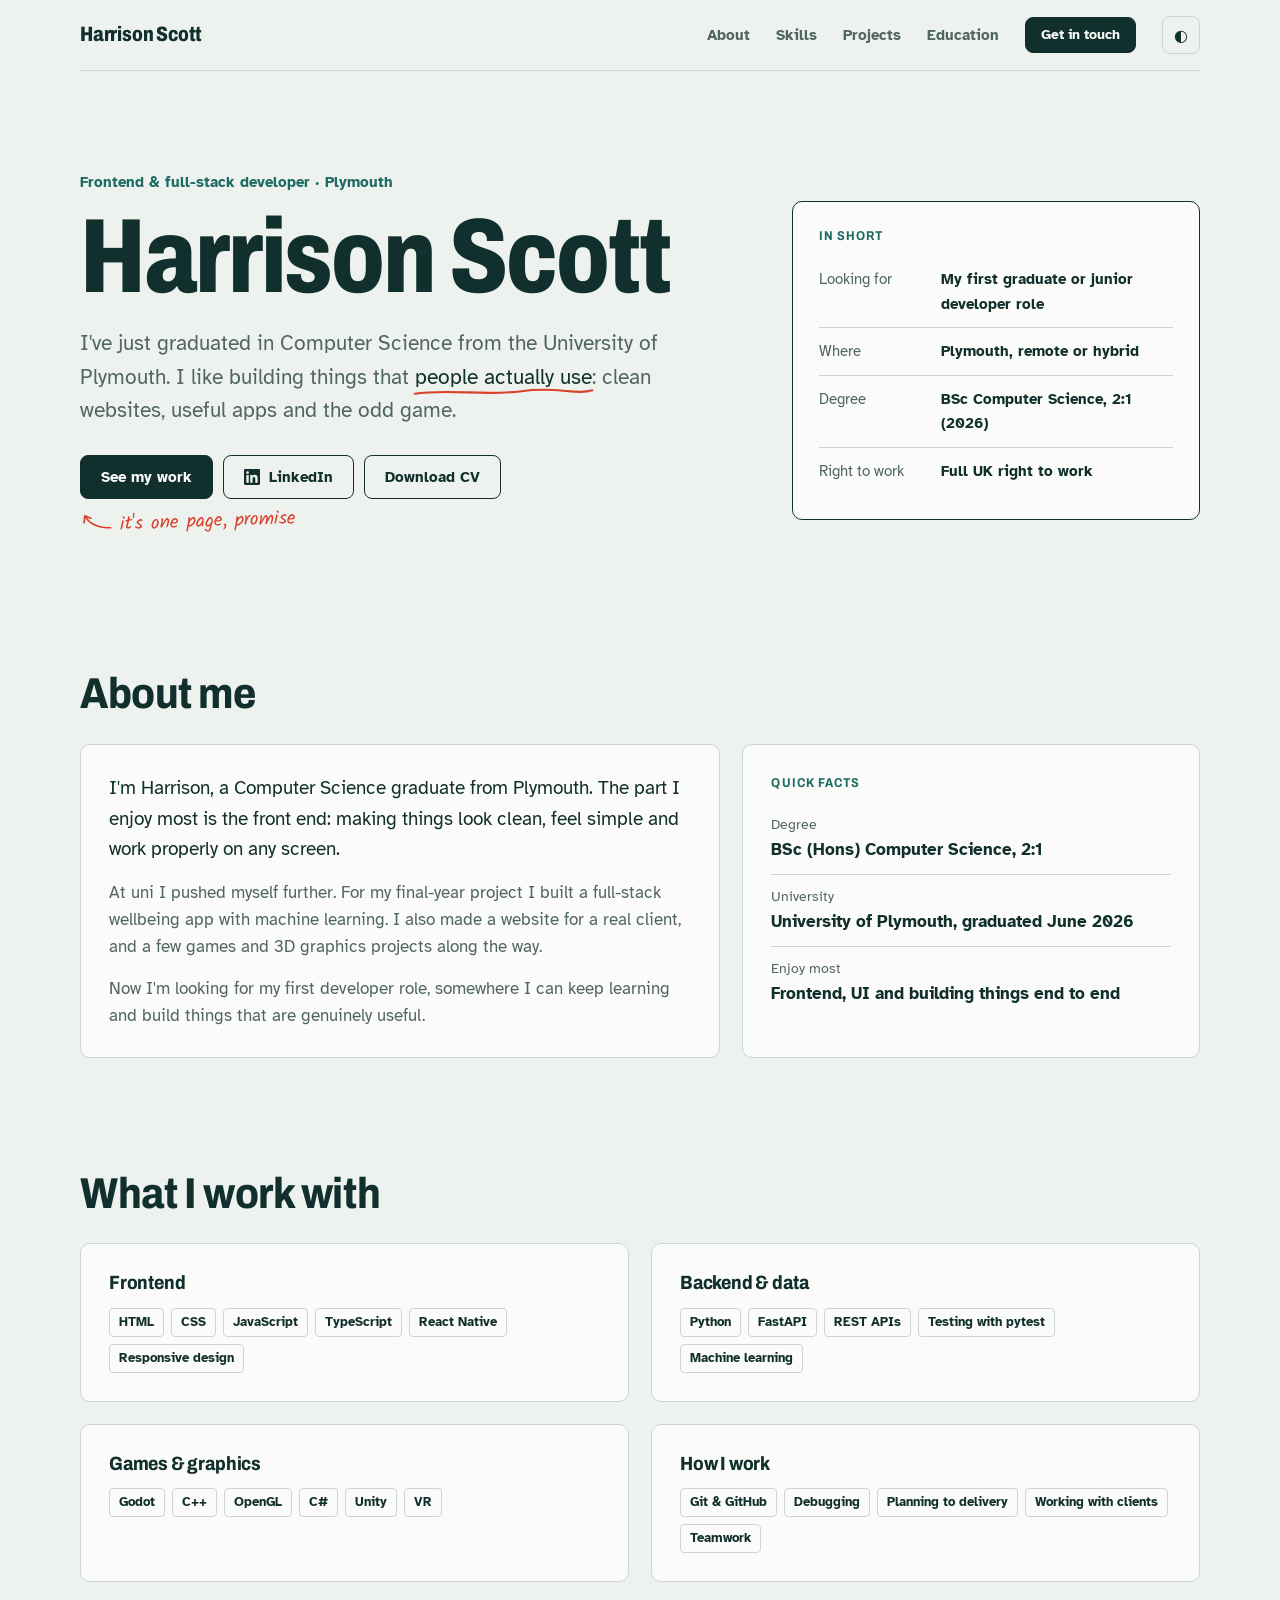
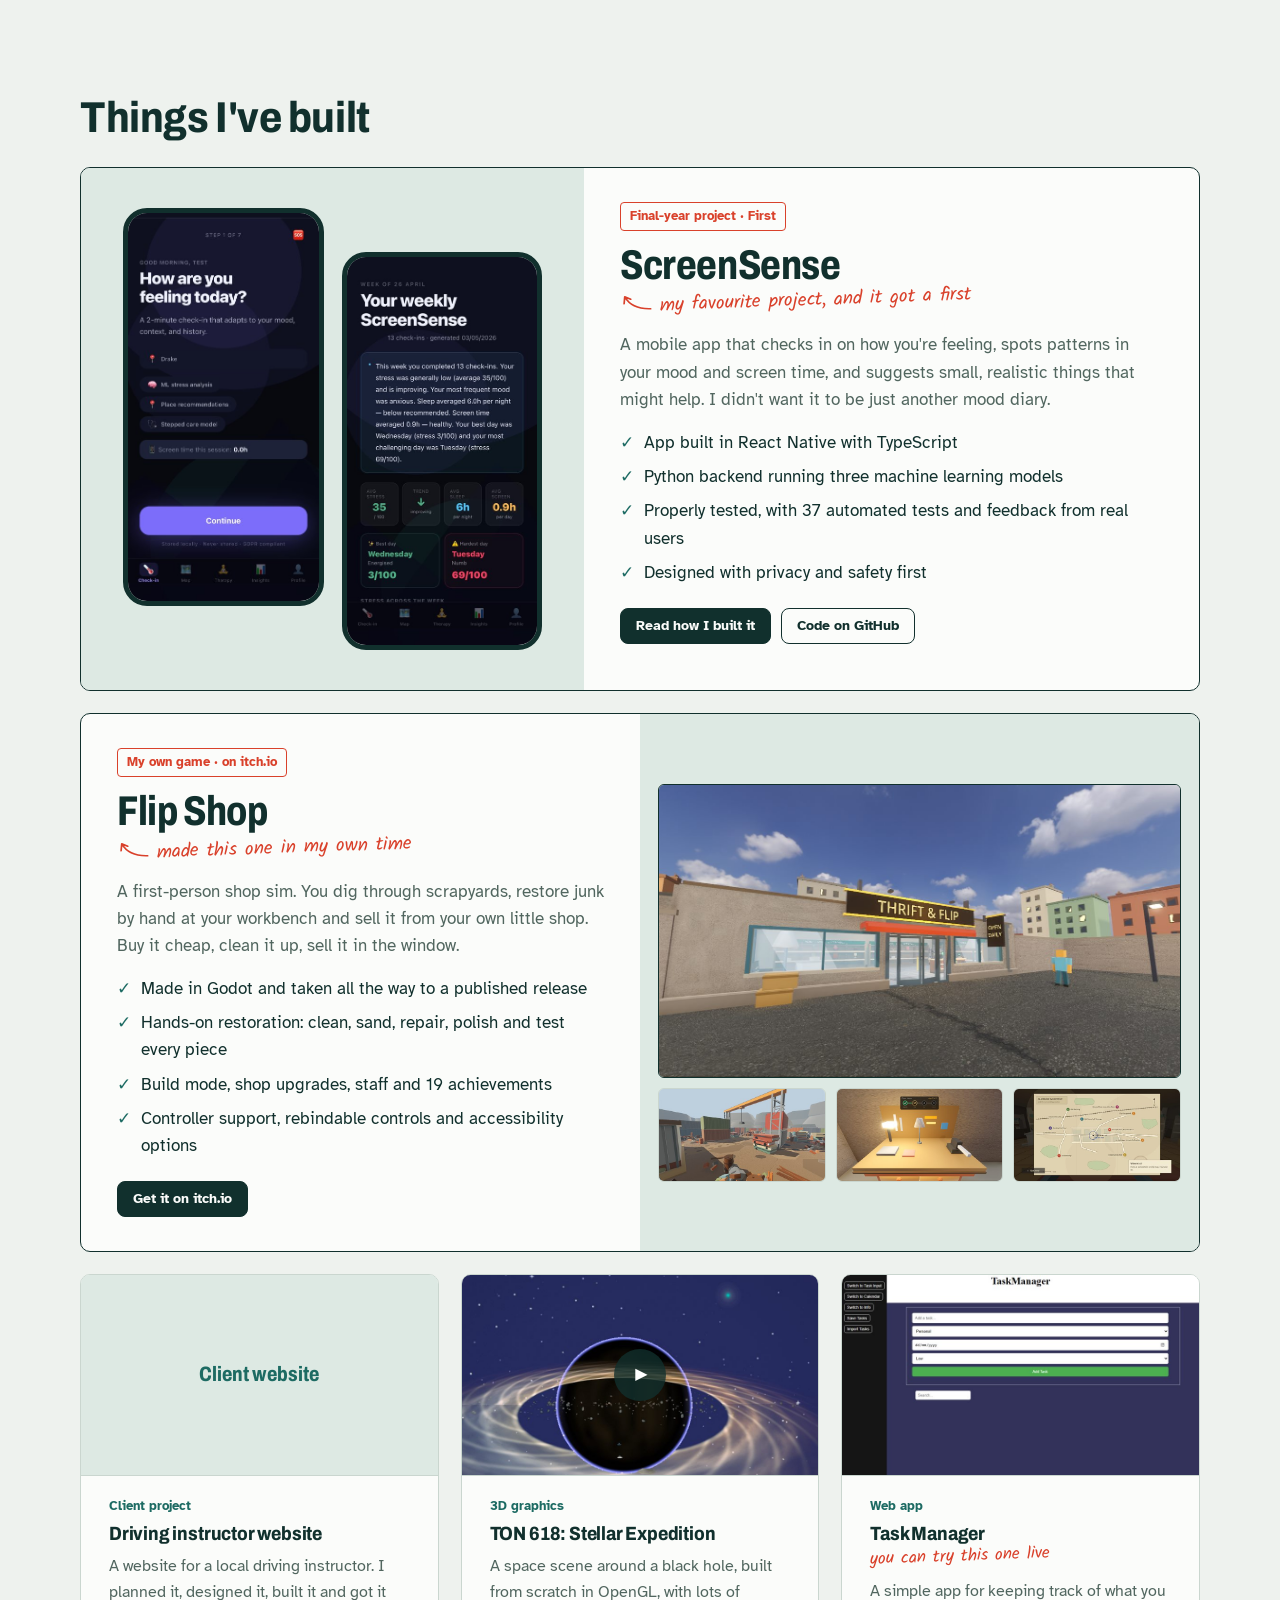
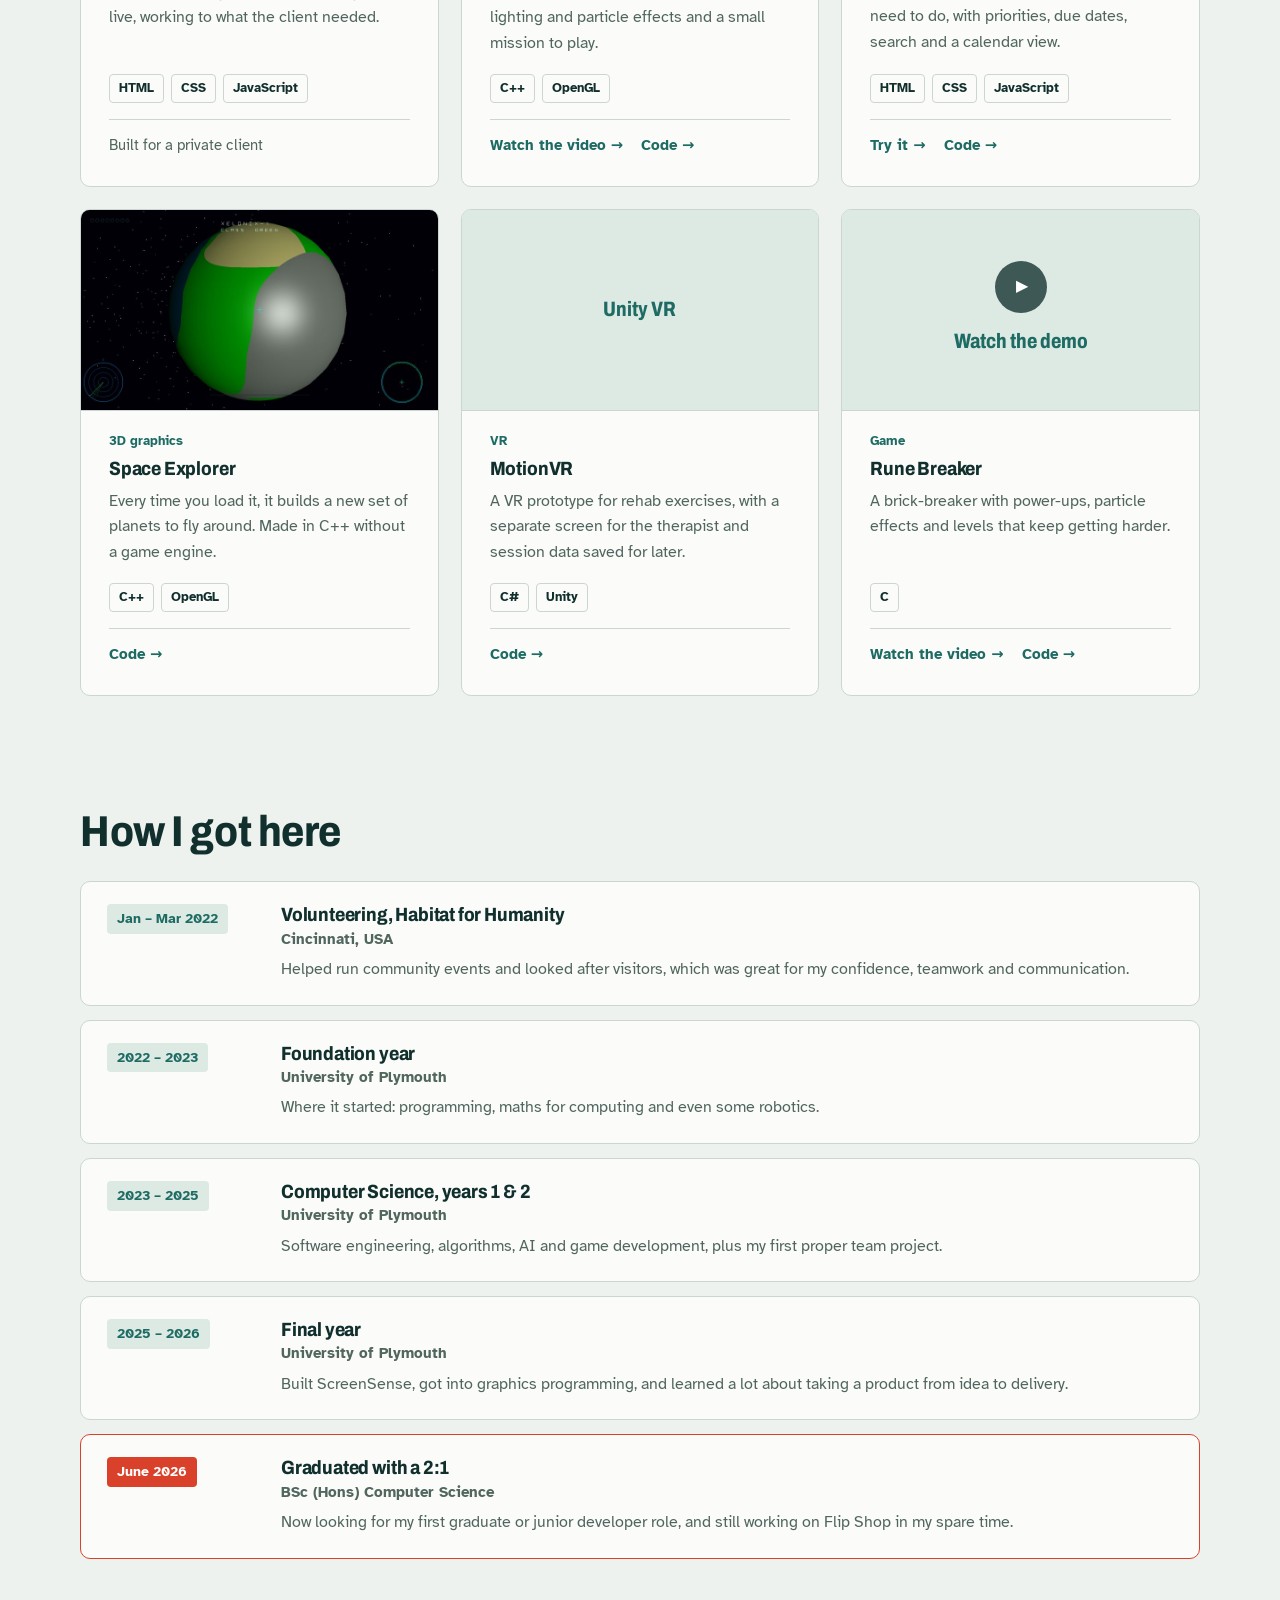
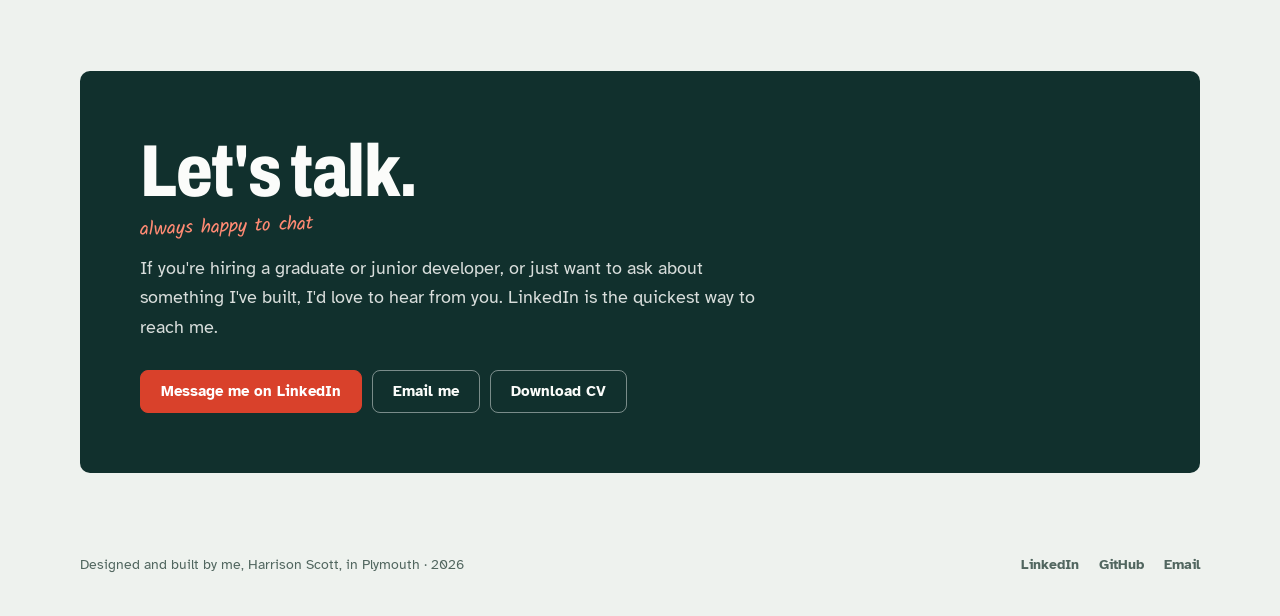
==== commit 9ebcca82: "Add Flip Shop as a featured project Co-Authored-By: Claude Opus 5 <noreply@anthropic.com>" ====
--- a/index.html
+++ b/index.html
@@ -117,7 +117,7 @@
         </div>
         <div class="card skill-group">
           <h3>Games &amp; graphics</h3>
-          <ul class="chips"><li>C++</li><li>OpenGL</li><li>C#</li><li>Unity</li><li>VR</li></ul>
+          <ul class="chips"><li>Godot</li><li>C++</li><li>OpenGL</li><li>C#</li><li>Unity</li><li>VR</li></ul>
         </div>
         <div class="card skill-group">
           <h3>How I work</h3>
@@ -156,6 +156,35 @@
         </div>
       </article>
 
+      <article class="card featured featured-game">
+        <div class="featured-art game-shots">
+          <a class="main" href="https://harrisonscott.itch.io/flip-shop" target="_blank" rel="noopener" aria-label="Flip Shop on itch.io">
+            <img src="img/flip-shop/shopfront.jpg" alt="The Thrift &amp; Flip shopfront on a city street" width="1100" height="619" loading="lazy" />
+          </a>
+          <img src="img/flip-shop/scrapyard.jpg" alt="Scrapyard full of containers and junk to dig through" width="520" height="293" loading="lazy" />
+          <img src="img/flip-shop/workbench.jpg" alt="Workbench restoring a floor lamp, with a clean, fix, oil, done progress tracker" width="520" height="293" loading="lazy" />
+          <img src="img/flip-shop/map.jpg" alt="Hand-drawn style map of places to find stock" width="520" height="293" loading="lazy" />
+        </div>
+        <div class="featured-body">
+          <p class="badge">My own game · on itch.io</p>
+          <h3>Flip Shop</h3>
+          <p class="annot"><svg viewBox="0 0 40 24" aria-hidden="true"><path d="M36 20 C 24 20, 12 16, 6 5 M6 5 L5 13 M6 5 L13 8" /></svg>made this one in my own time</p>
+          <p>
+            A first-person shop sim. You dig through scrapyards, restore junk by hand at your workbench and sell
+            it from your own little shop. Buy it cheap, clean it up, sell it in the window.
+          </p>
+          <ul class="points">
+            <li>Made in Godot and taken all the way to a published release</li>
+            <li>Hands-on restoration: clean, sand, repair, polish and test every piece</li>
+            <li>Build mode, shop upgrades, staff and 19 achievements</li>
+            <li>Controller support, rebindable controls and accessibility options</li>
+          </ul>
+          <div class="featured-actions">
+            <a class="btn btn-small" href="https://harrisonscott.itch.io/flip-shop" target="_blank" rel="noopener">Get it on itch.io</a>
+          </div>
+        </div>
+      </article>
+
       <div class="projects">
         <article class="card project">
           <div class="project-thumb project-thumb-blank" aria-hidden="true"><span>Client website</span></div>
@@ -240,7 +269,7 @@
         </li>
         <li class="card is-now">
           <p class="when">June 2026</p>
-          <div><h3>Graduated with a 2:1</h3><p class="where">BSc (Hons) Computer Science</p><p class="desc">Now looking for my first graduate or junior developer role.</p></div>
+          <div><h3>Graduated with a 2:1</h3><p class="where">BSc (Hons) Computer Science</p><p class="desc">Now looking for my first graduate or junior developer role, and still working on Flip Shop in my spare time.</p></div>
         </li>
       </ol>
     </section>
--- a/style.css
+++ b/style.css
@@ -196,6 +196,16 @@
 .points li { position: relative; padding-left: 24px; }
 .points li::before { content: "✓"; position: absolute; left: 0; color: var(--sea); font-weight: 700; }
 .featured-actions { display: flex; flex-wrap: wrap; gap: 10px; }
+
+/* Second featured card: Flip Shop (image gallery on the right) */
+.featured-game { grid-template-columns: 1fr 1fr; }
+.featured-game .featured-art {
+  order: 2; padding: 18px; align-content: center; place-items: stretch;
+  display: grid; grid-template-columns: repeat(3, 1fr); gap: 10px;
+}
+.game-shots img { width: 100%; height: auto; aspect-ratio: 16 / 9; object-fit: cover; display: block; border-radius: 6px; border: 1.5px solid var(--rule); }
+.game-shots .main { grid-column: 1 / -1; display: block; }
+.game-shots .main img { border-color: var(--ink); }
 
 /* Real app screenshots */
 .shots { display: flex; justify-content: center; align-items: flex-start; gap: 18px; text-decoration: none; }
@@ -303,6 +313,7 @@
   .hero { grid-template-columns: 1fr; gap: 32px; }
   .profile { max-width: 520px; }
   .about, .featured { grid-template-columns: 1fr; }
+  .featured-game .featured-art { order: 0; }
   .projects { grid-template-columns: 1fr 1fr; }
 }
 @media (max-width: 680px) {
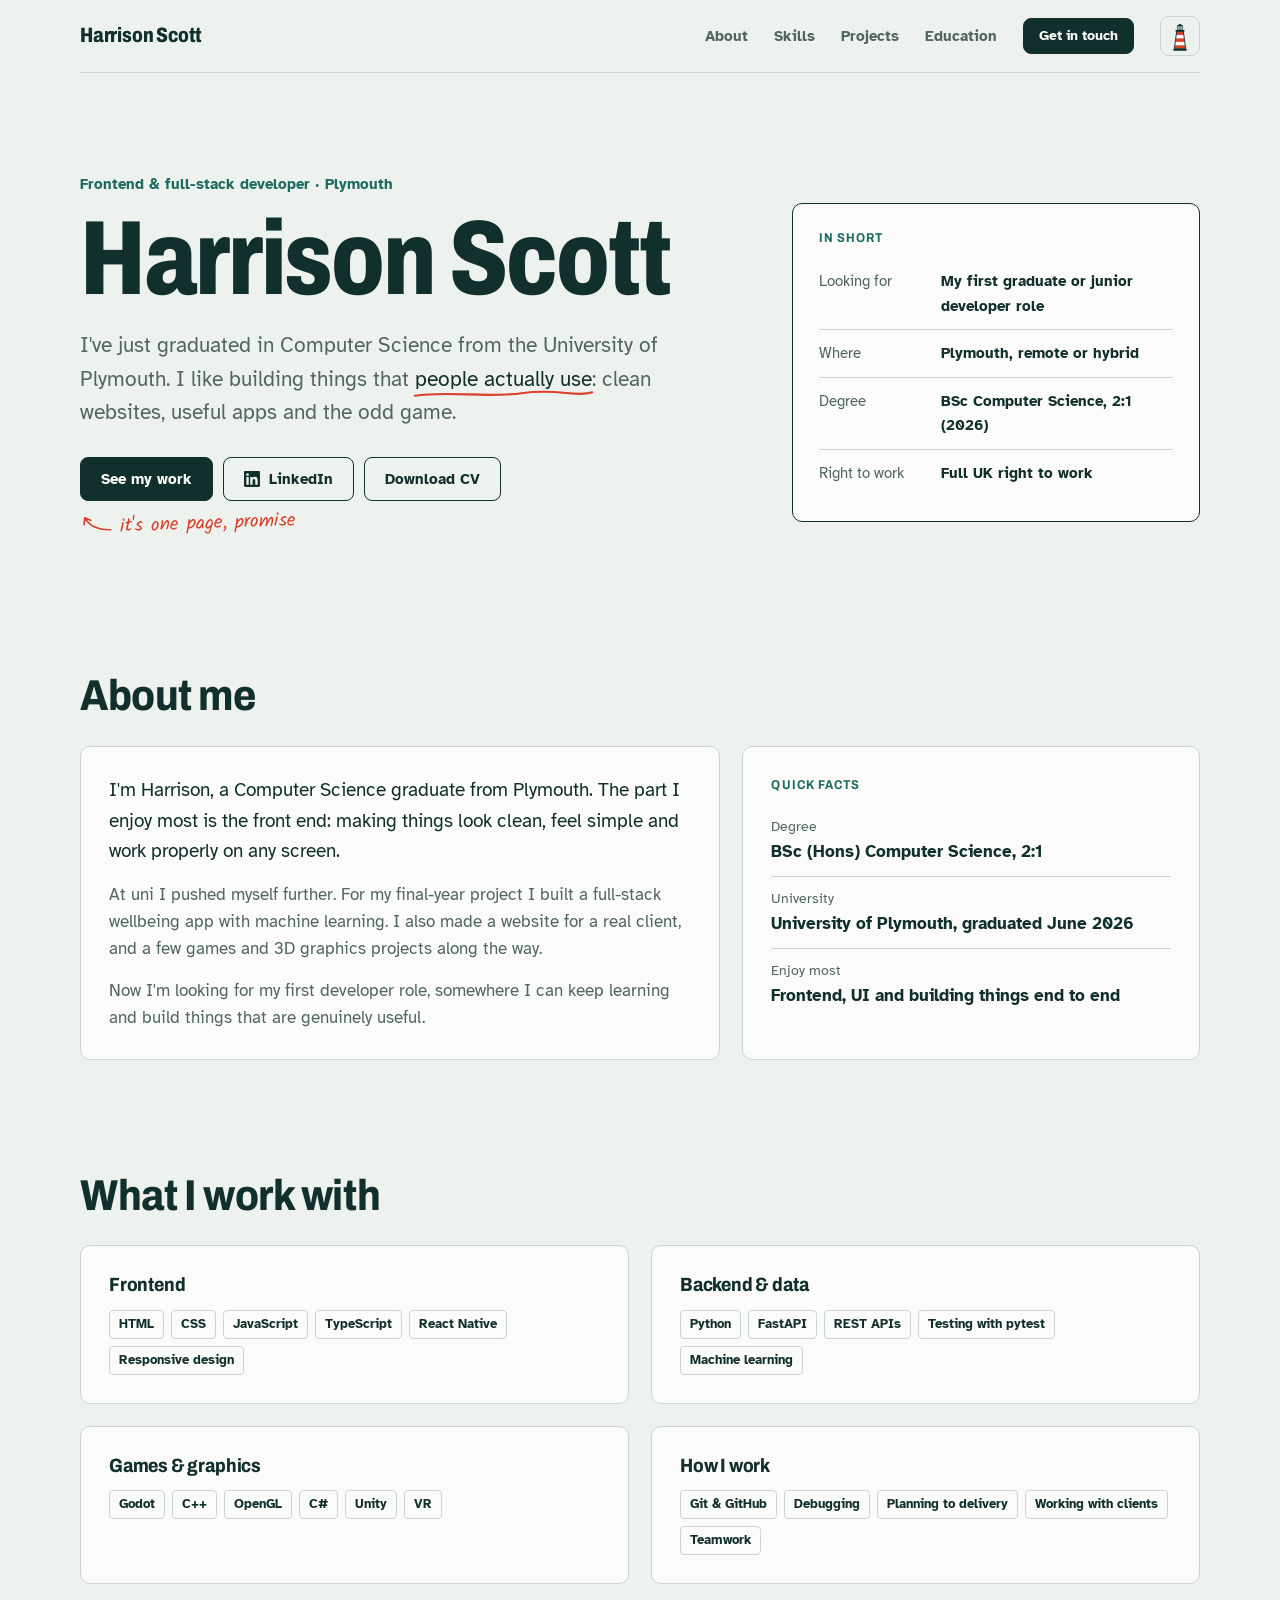
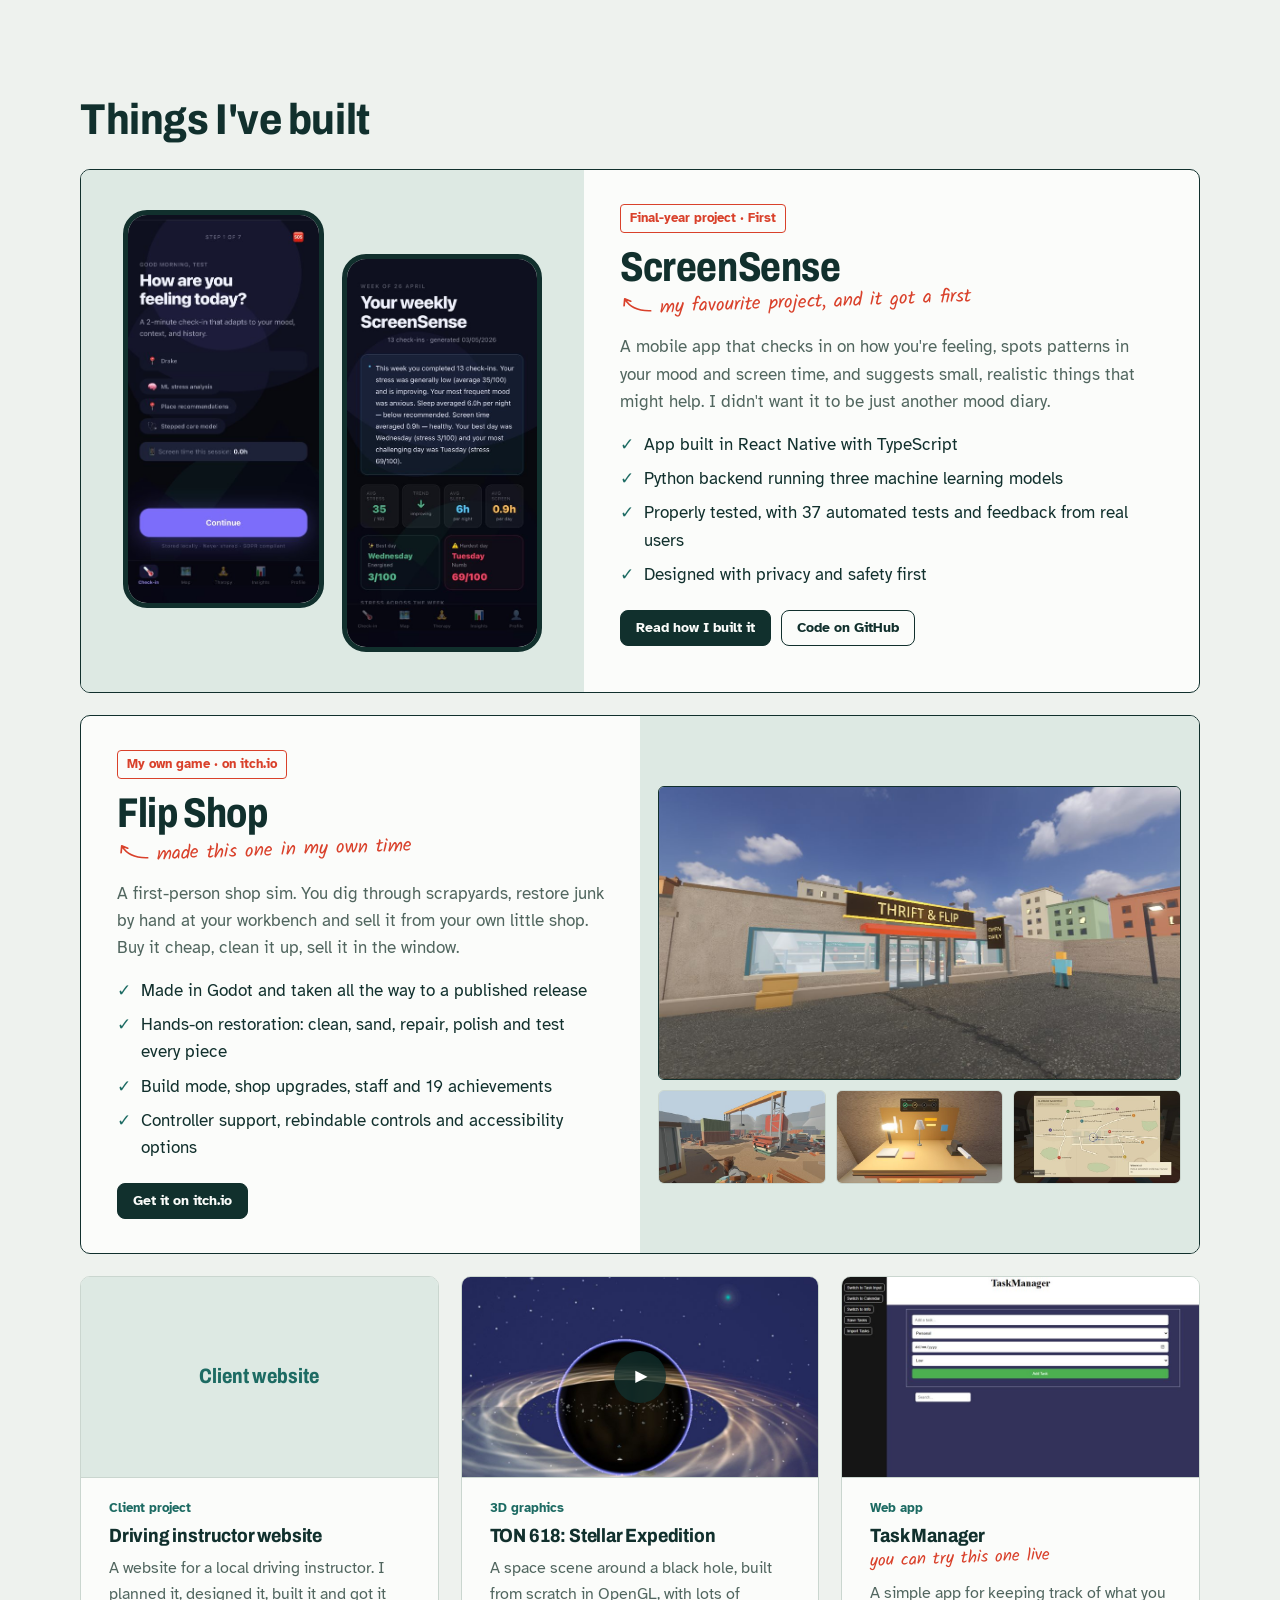
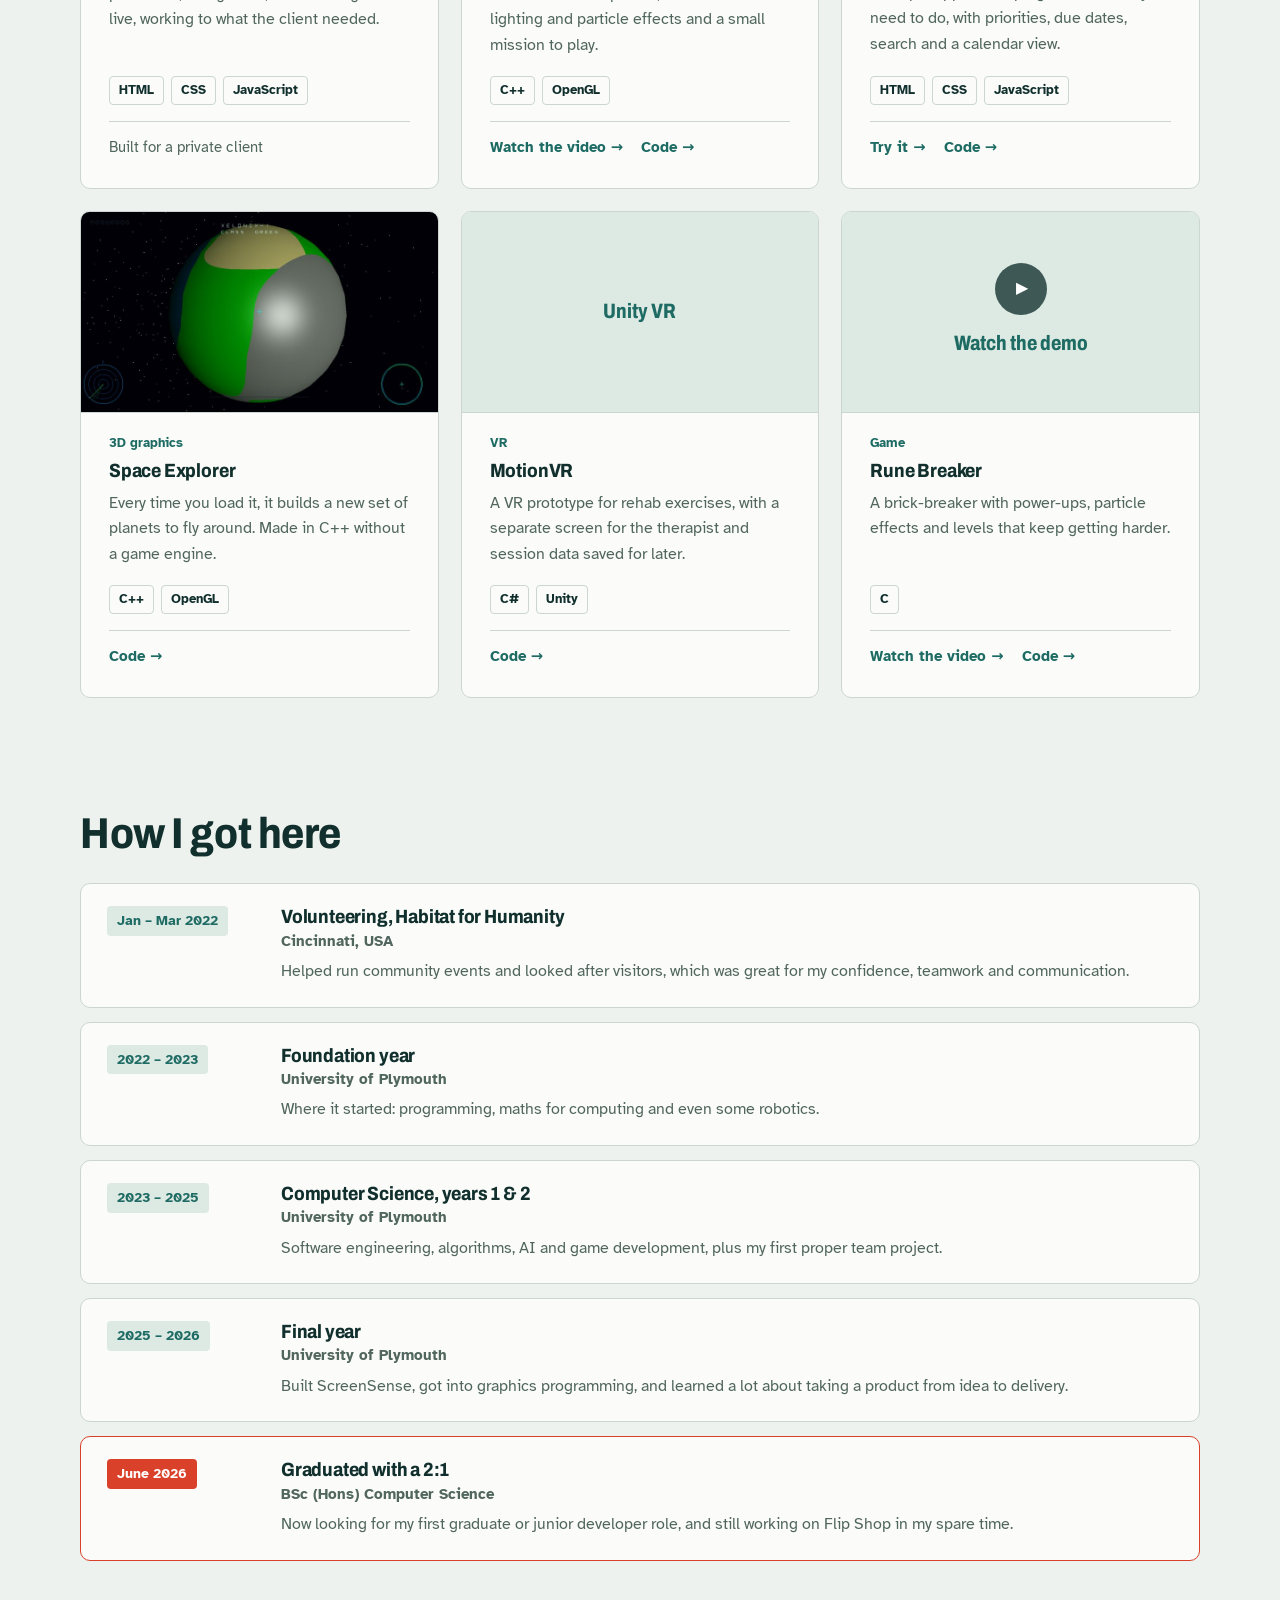
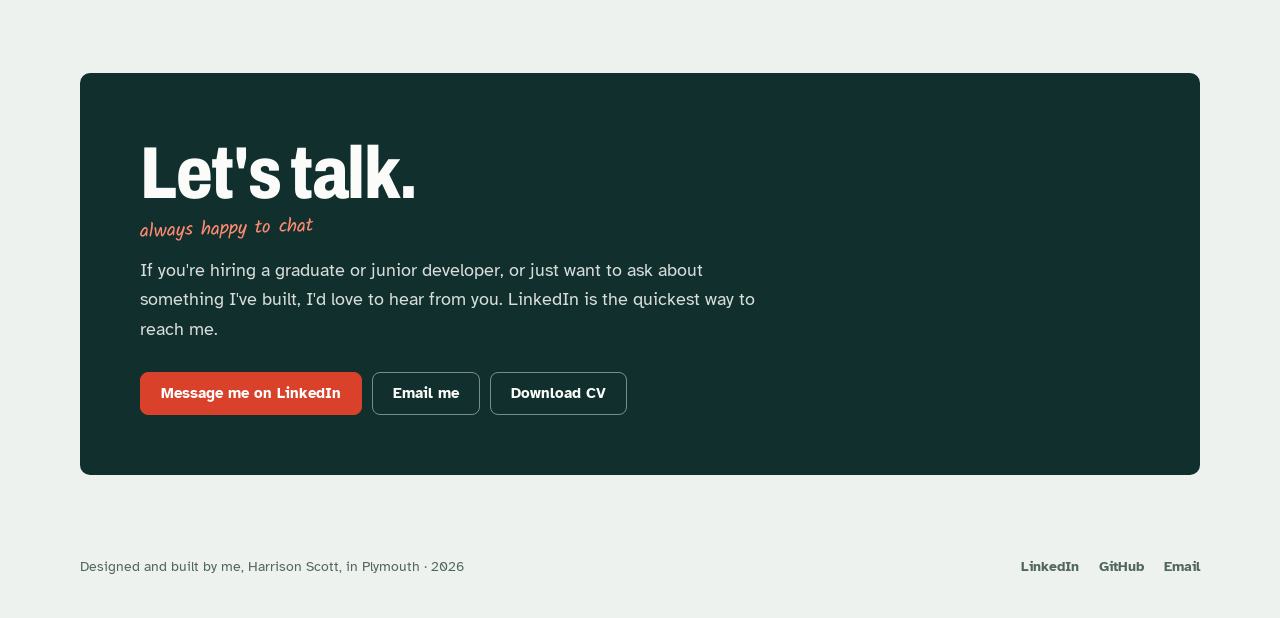
==== commit f6d14c5d: "Replace theme toggle with a Smeaton's Tower lighthouse that sweeps a beam Co-Authored-By: Claude Opu" ====
--- a/index.html
+++ b/index.html
@@ -36,7 +36,24 @@
       <a href="#projects">Projects</a>
       <a href="#education">Education</a>
       <a href="#contact" class="btn btn-small">Get in touch</a>
-      <button class="theme-toggle" aria-label="Switch light or dark theme">◐</button>
+      <button class="theme-toggle" type="button" aria-label="Switch between light and dark mode" title="Light or dark mode">
+        <span class="beam" aria-hidden="true"></span>
+        <svg class="lighthouse" viewBox="0 0 32 40" aria-hidden="true">
+          <defs><clipPath id="tower-clip"><path d="M11.5 14 H20.5 L23.5 37 H8.5 Z" /></clipPath></defs>
+          <path class="lh-dark" d="M12 6.5 Q16 1.5 20 6.5 Z" />
+          <rect class="lantern" x="12.5" y="6.5" width="7" height="5.5" rx="0.8" />
+          <path class="lh-bars" d="M14.8 6.5 V12 M17.2 6.5 V12" />
+          <rect class="lh-dark" x="10" y="12" width="12" height="2.2" rx="0.6" />
+          <g clip-path="url(#tower-clip)">
+            <rect class="lh-white" x="6" y="14" width="20" height="24" />
+            <rect class="lh-red" x="6" y="14" width="20" height="4.6" />
+            <rect class="lh-red" x="6" y="23.2" width="20" height="4.6" />
+            <rect class="lh-red" x="6" y="32.4" width="20" height="4.6" />
+          </g>
+          <path class="lh-outline" d="M11.5 14 H20.5 L23.5 37 H8.5 Z" />
+          <rect class="lh-dark" x="7" y="37" width="18" height="2.5" rx="0.6" />
+        </svg>
+      </button>
     </nav>
   </header>
 
--- a/style.css
+++ b/style.css
@@ -107,9 +107,42 @@
 .nav-links { display: flex; align-items: center; gap: 26px; font-size: .95rem; }
 .nav-links a:not(.btn) { text-decoration: none; color: var(--muted); font-weight: 700; }
 .nav-links a:not(.btn):hover { color: var(--ink); }
+/* Theme toggle: Smeaton's Tower. Click and the lantern sweeps a beam round */
 .theme-toggle {
-  width: 38px; height: 38px; border-radius: 8px; cursor: pointer;
-  background: transparent; color: var(--ink); border: 1.5px solid var(--rule); font-size: 1rem;
+  position: relative; width: 40px; height: 40px; padding: 0; border-radius: 8px; cursor: pointer;
+  display: grid; place-items: center; overflow: visible;
+  background: transparent; border: 1.5px solid var(--rule);
+}
+.theme-toggle:hover { border-color: var(--ink); }
+.lighthouse { position: relative; z-index: 1; display: block; width: 24px; height: 30px; }
+.lh-dark { fill: var(--ink); }
+.lh-bars { fill: none; stroke: var(--ink); stroke-width: .9; }
+.lh-outline { fill: none; stroke: var(--ink); stroke-width: 1.2; stroke-linejoin: round; }
+.lh-white { fill: #fbfcfa; }
+.lh-red { fill: #d9412b; }
+.lantern { fill: #e3eae5; stroke: var(--ink); stroke-width: .9; transition: fill .3s ease; }
+.theme-toggle.flash .lantern { fill: #ffd23f; }
+.beam {
+  position: absolute; left: 50%; top: 29%; width: 300px; height: 300px; border-radius: 50%;
+  pointer-events: none; opacity: 0; transform: translate(-50%, -50%);
+  background: conic-gradient(
+    rgba(255, 210, 63, 0) 0deg, rgba(255, 210, 63, .85) 14deg, rgba(255, 210, 63, 0) 30deg,
+    rgba(255, 210, 63, 0) 180deg, rgba(255, 210, 63, .85) 194deg, rgba(255, 210, 63, 0) 210deg,
+    rgba(255, 210, 63, 0) 360deg);
+  -webkit-mask-image: radial-gradient(circle, #000 6%, rgba(0, 0, 0, .55) 38%, transparent 70%);
+  mask-image: radial-gradient(circle, #000 6%, rgba(0, 0, 0, .55) 38%, transparent 70%);
+}
+.theme-toggle.flash .beam { animation: sweep 1.1s ease-in-out; }
+@keyframes sweep {
+  0%   { opacity: 0; transform: translate(-50%, -50%) rotate(0deg); }
+  15%  { opacity: 1; }
+  80%  { opacity: 1; }
+  100% { opacity: 0; transform: translate(-50%, -50%) rotate(540deg); }
+}
+/* The light stays on at night */
+:root[data-theme="dark"] .lantern { fill: #ffd23f; filter: drop-shadow(0 0 3px #ffd23f); }
+@media (prefers-color-scheme: dark) {
+  :root:not([data-theme="light"]) .lantern { fill: #ffd23f; filter: drop-shadow(0 0 3px #ffd23f); }
 }
 .nav-toggle { display: none; width: 40px; height: 40px; background: none; border: 0; cursor: pointer; position: relative; }
 .nav-toggle span { position: absolute; left: 9px; right: 9px; height: 2px; background: var(--ink); transition: transform .25s; }
@@ -341,4 +374,5 @@
 }
 @media (prefers-reduced-motion: reduce) {
   *, *::before, *::after { transition: none !important; scroll-behavior: auto !important; }
-}
+  .theme-toggle.flash .beam { animation: none; }
+}
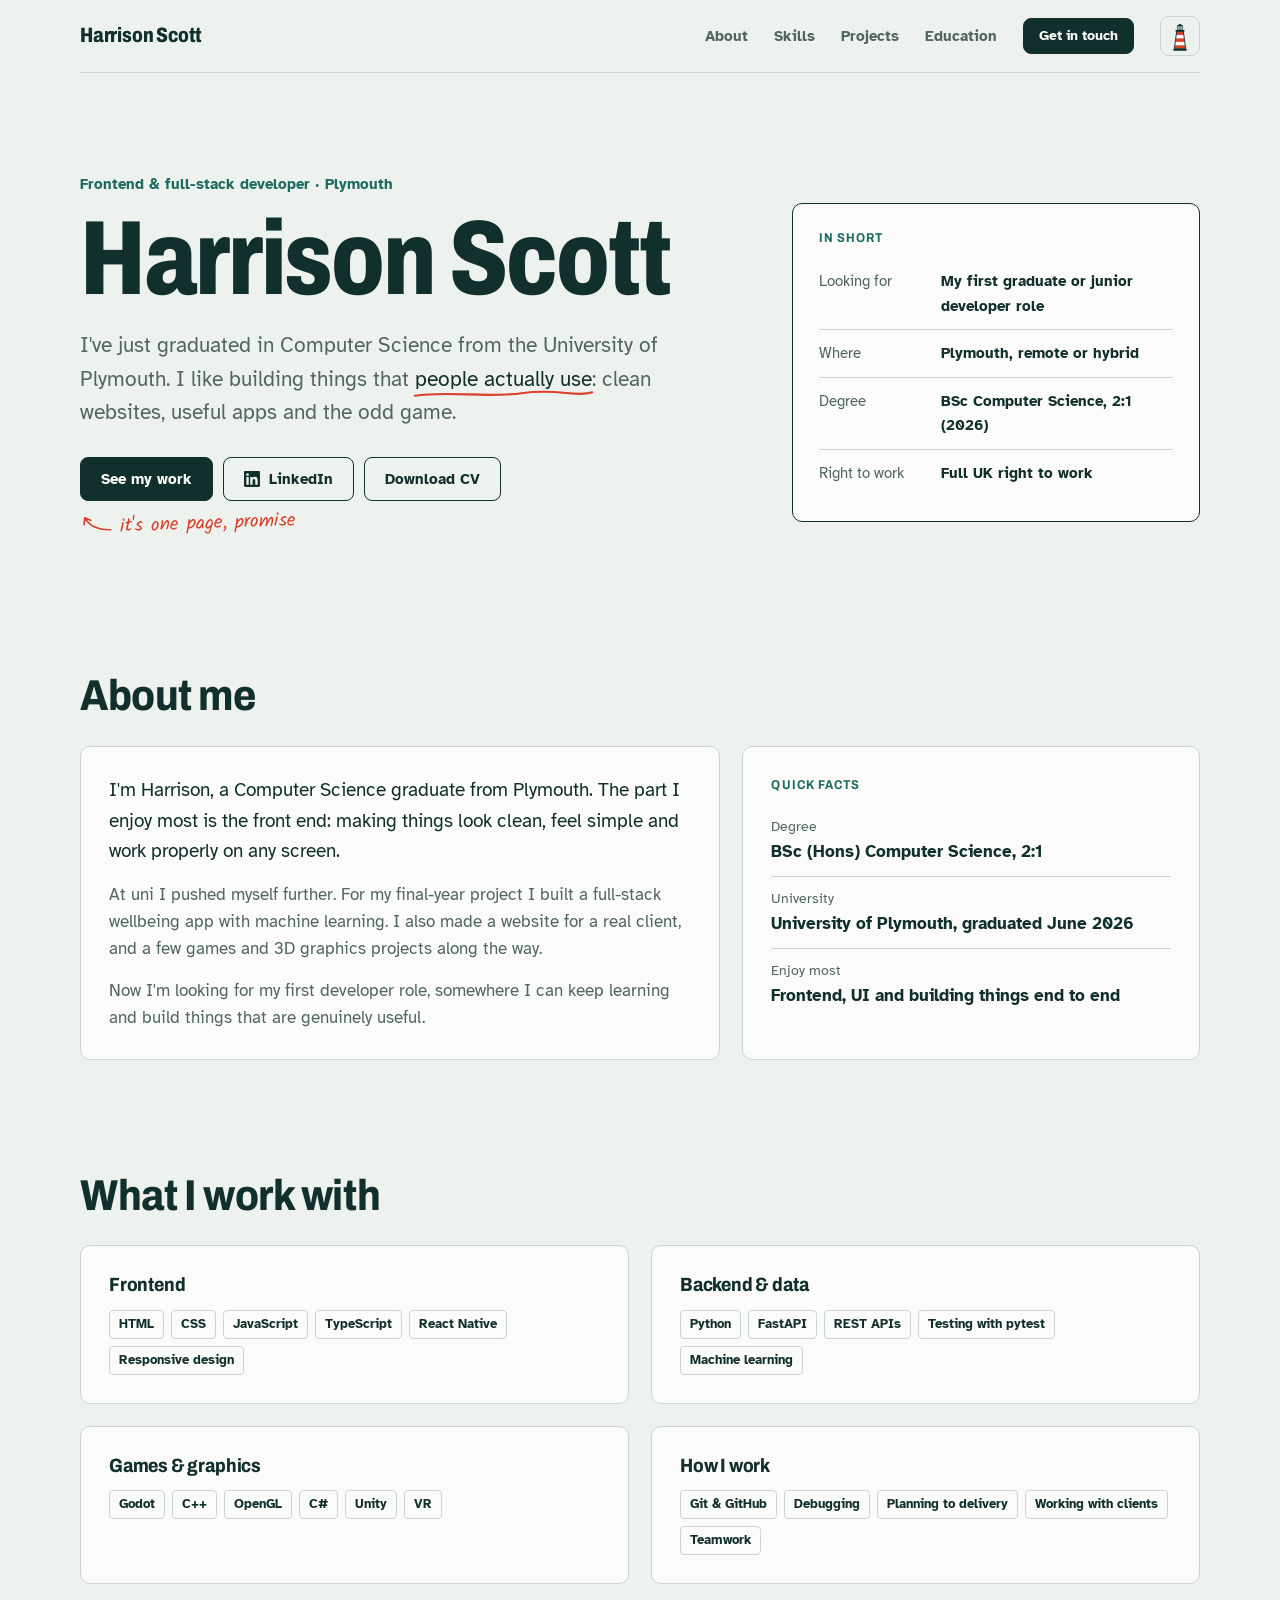
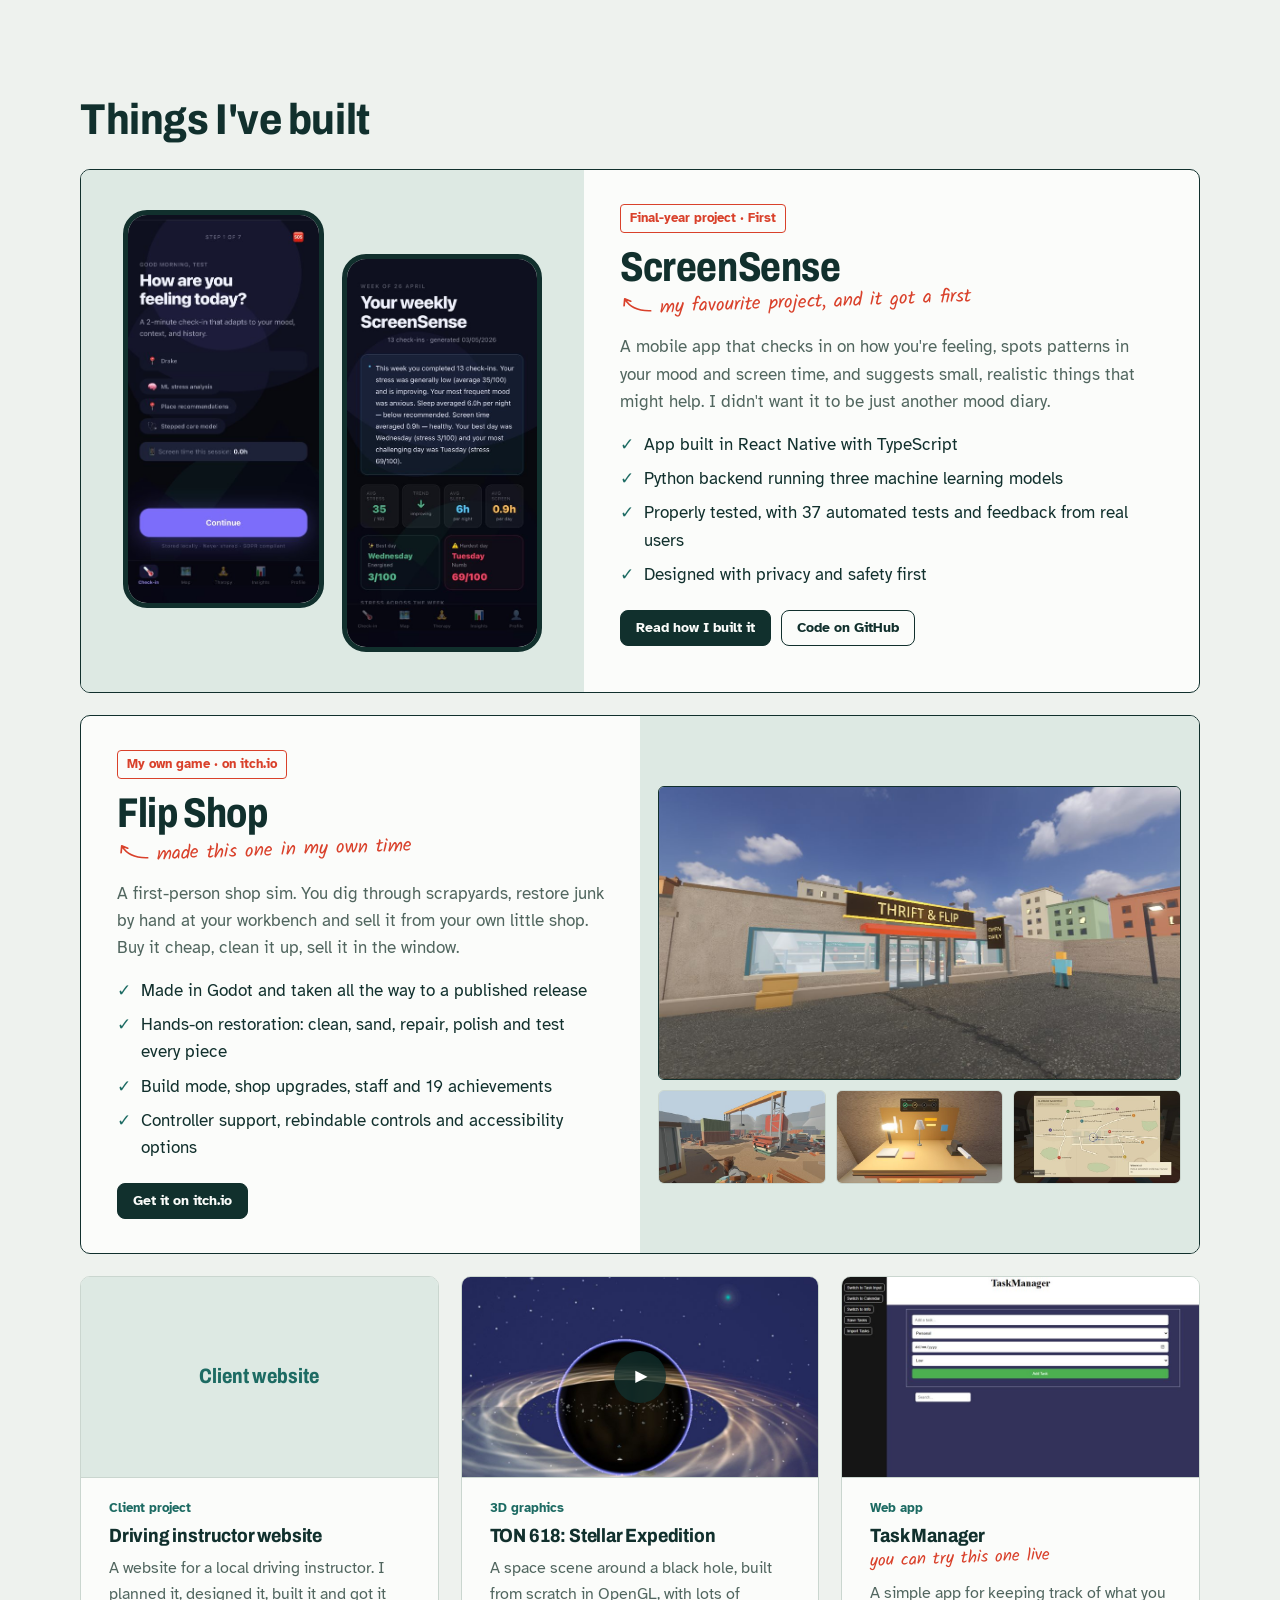
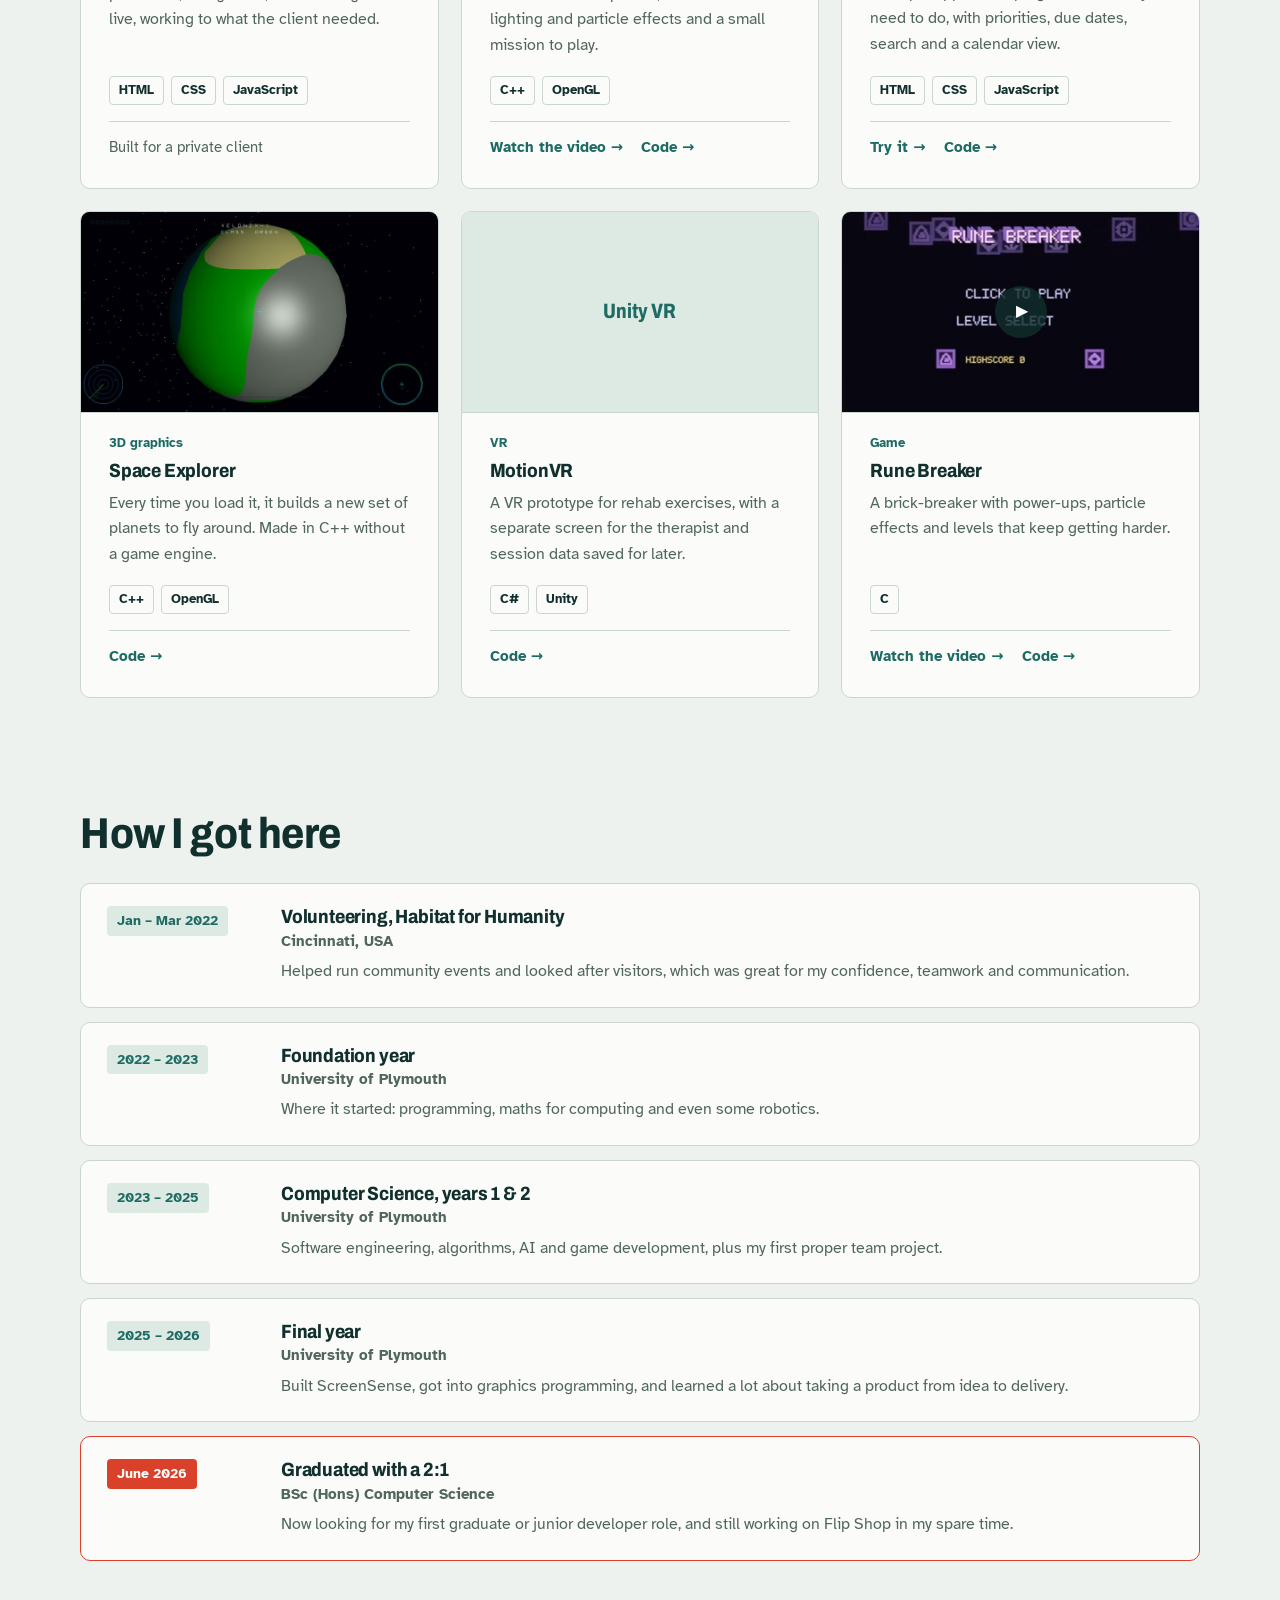
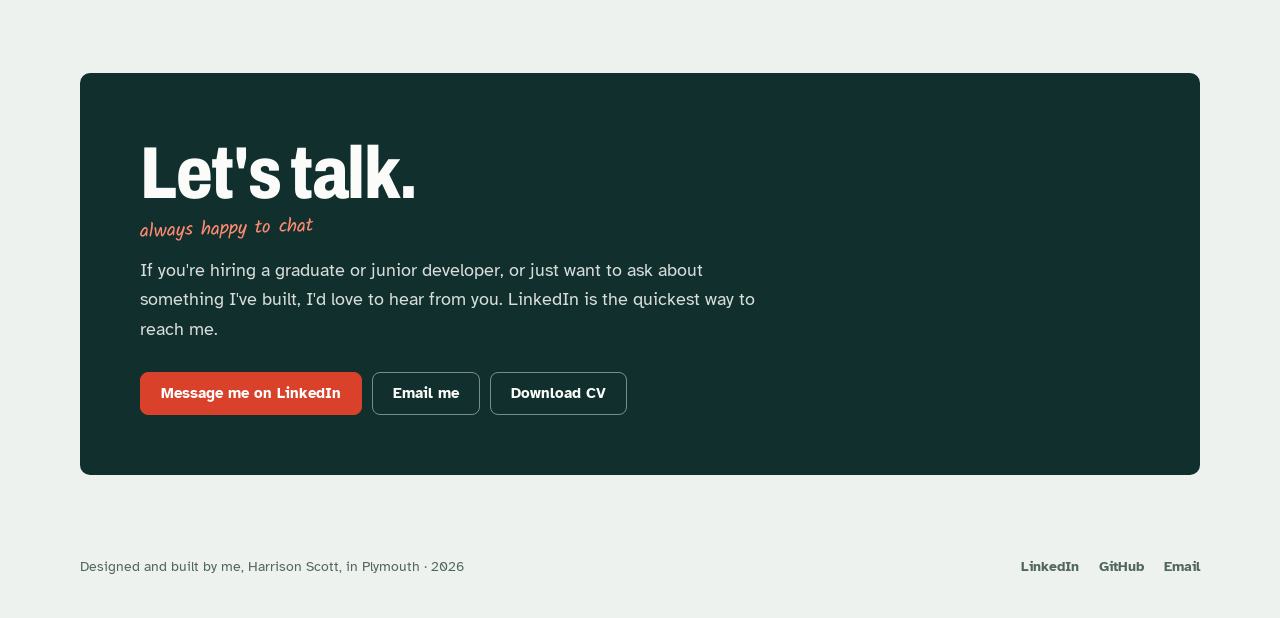
==== commit ddadfd92: "Add Rune Breaker screenshot to its project card Co-Authored-By: Claude Opus 5 <noreply@anthropic.com" ====
--- a/index.html
+++ b/index.html
@@ -252,8 +252,9 @@
           <p class="links"><a href="https://github.com/Harrisonscott9970/MotionVR" target="_blank" rel="noopener">Code →</a></p>
         </article>
         <article class="card project">
-          <a class="project-thumb project-thumb-blank thumb-video" href="https://www.youtube.com/watch?v=vzA1ItHZsrs" target="_blank" rel="noopener" aria-label="Watch the Rune Breaker demo video">
-            <span class="play" aria-hidden="true">▶</span><span>Watch the demo</span>
+          <a class="project-thumb" href="https://www.youtube.com/watch?v=vzA1ItHZsrs" target="_blank" rel="noopener" aria-label="Watch the Rune Breaker demo video">
+            <img src="img/runebreaker.jpg" alt="Rune Breaker title screen with purple rune blocks and a click to play menu" width="800" height="450" loading="lazy" />
+            <span class="play" aria-hidden="true">▶</span>
           </a>
           <p class="kind">Game</p>
           <h3>Rune Breaker</h3>
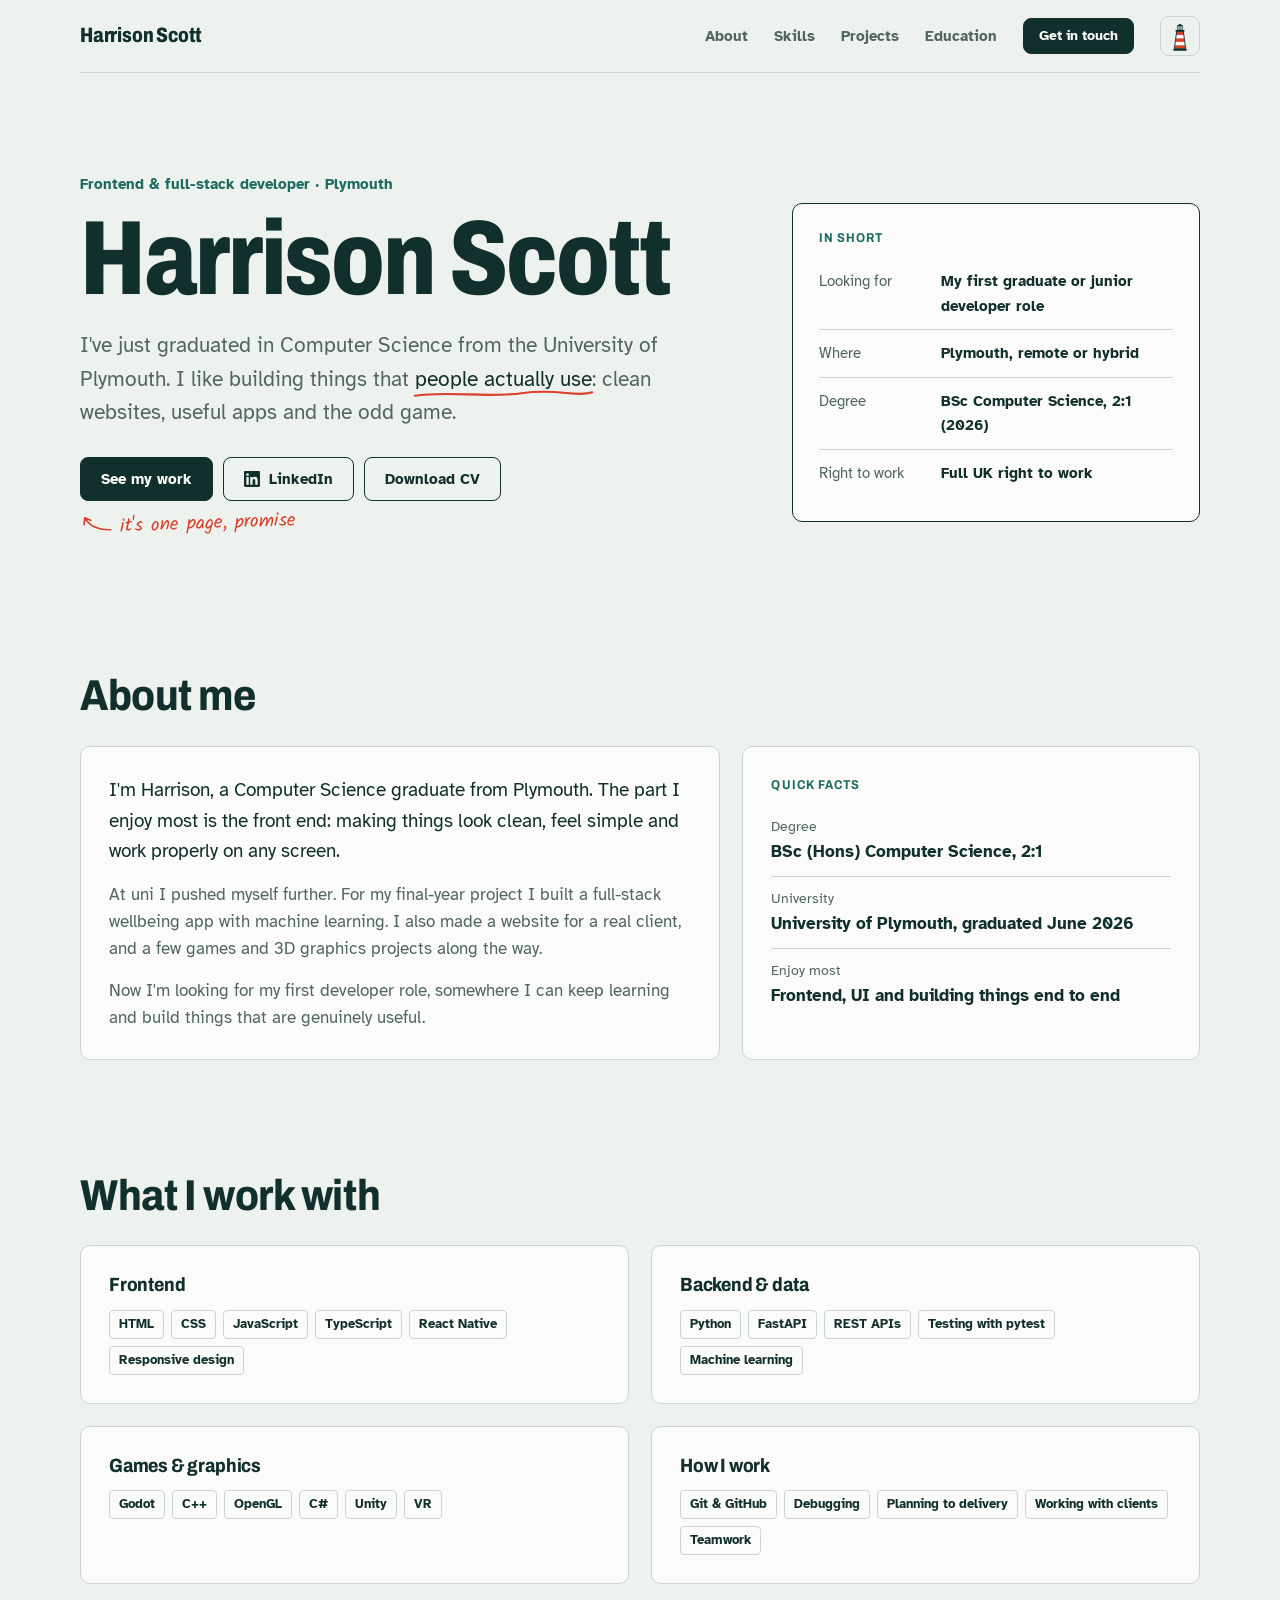
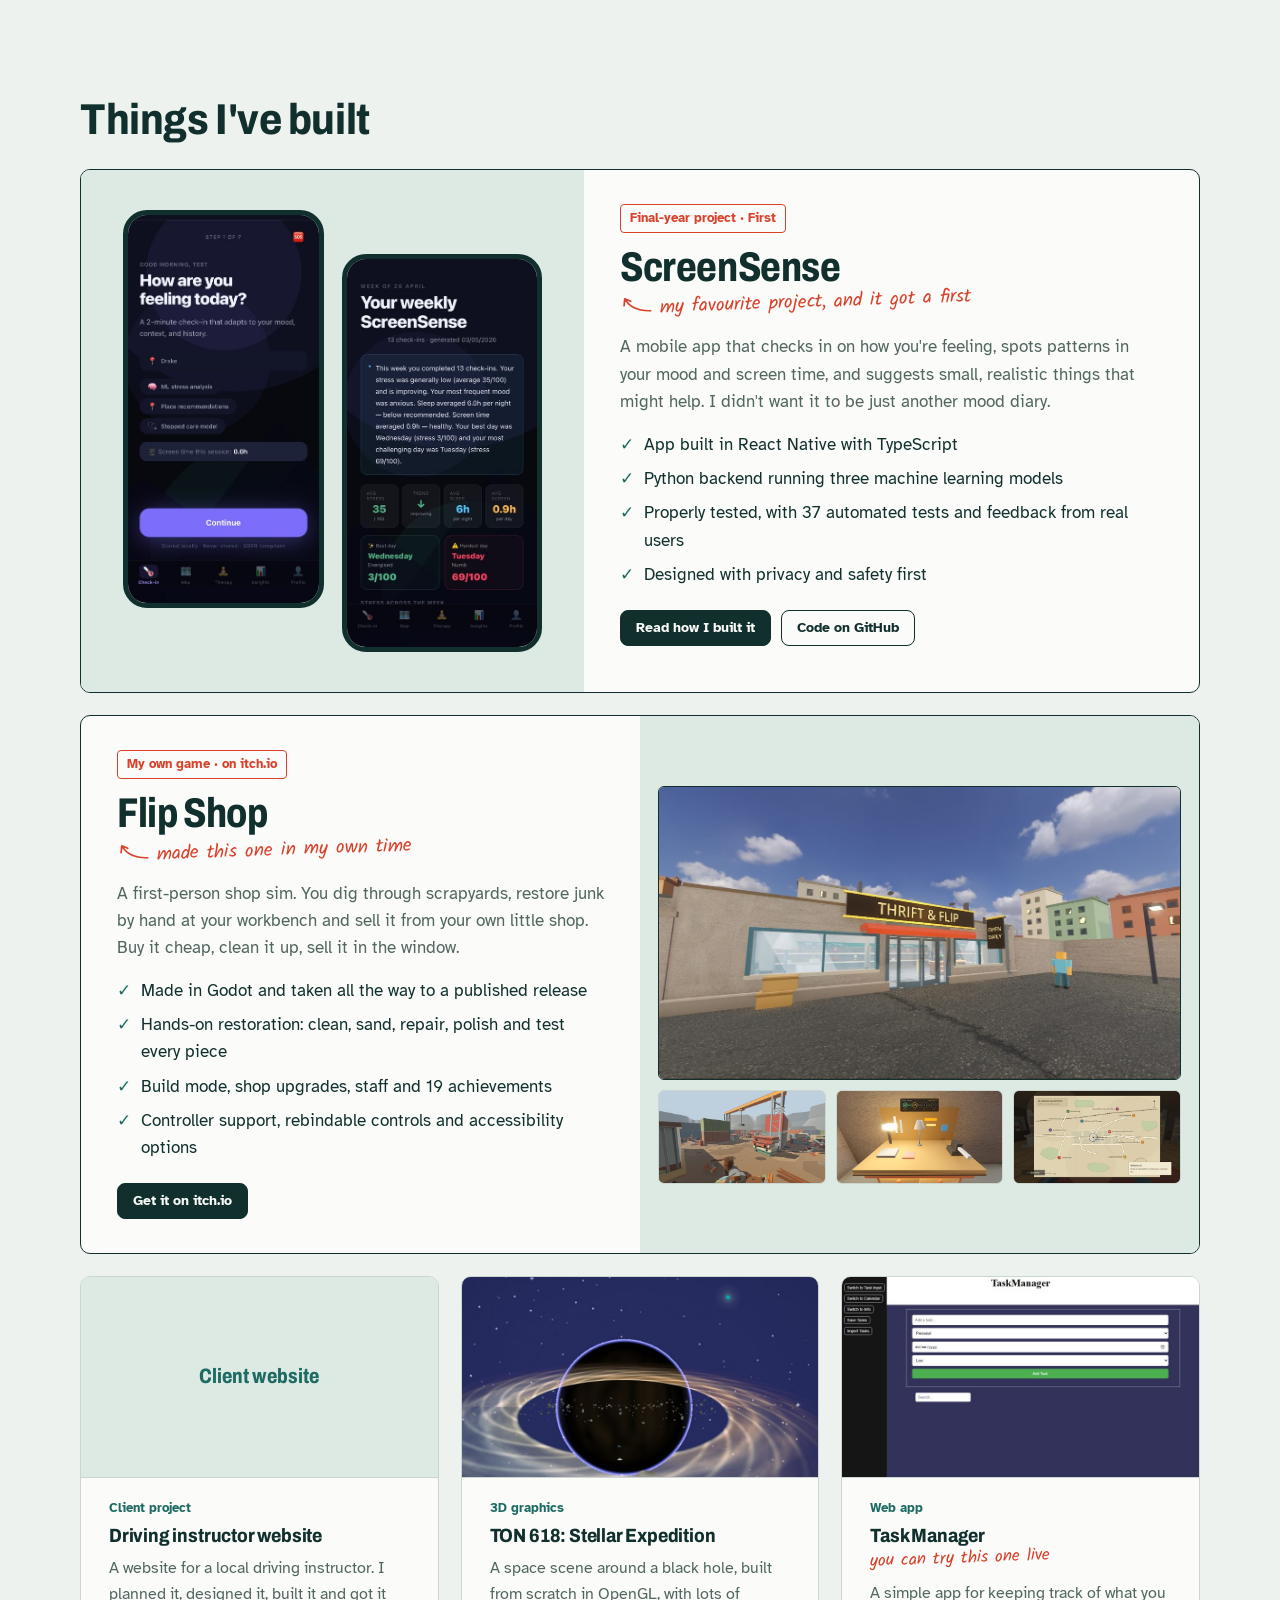
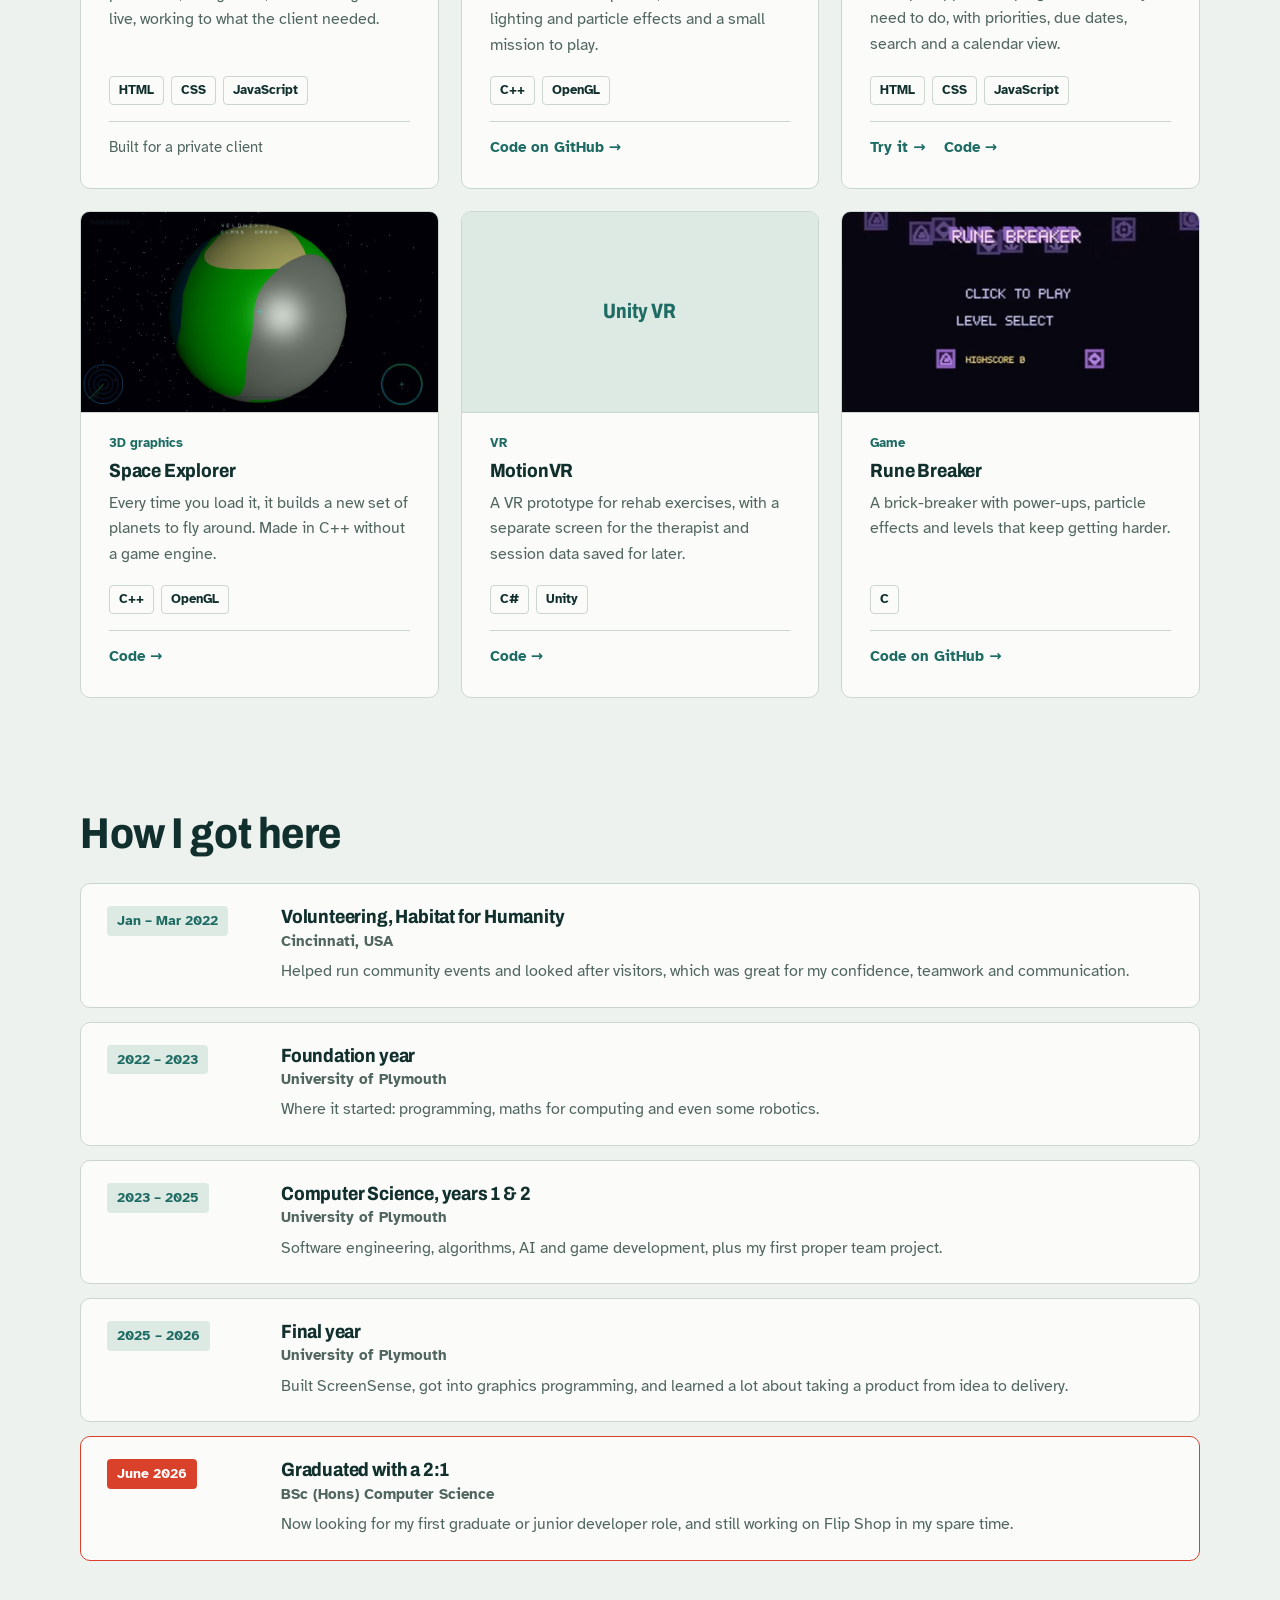
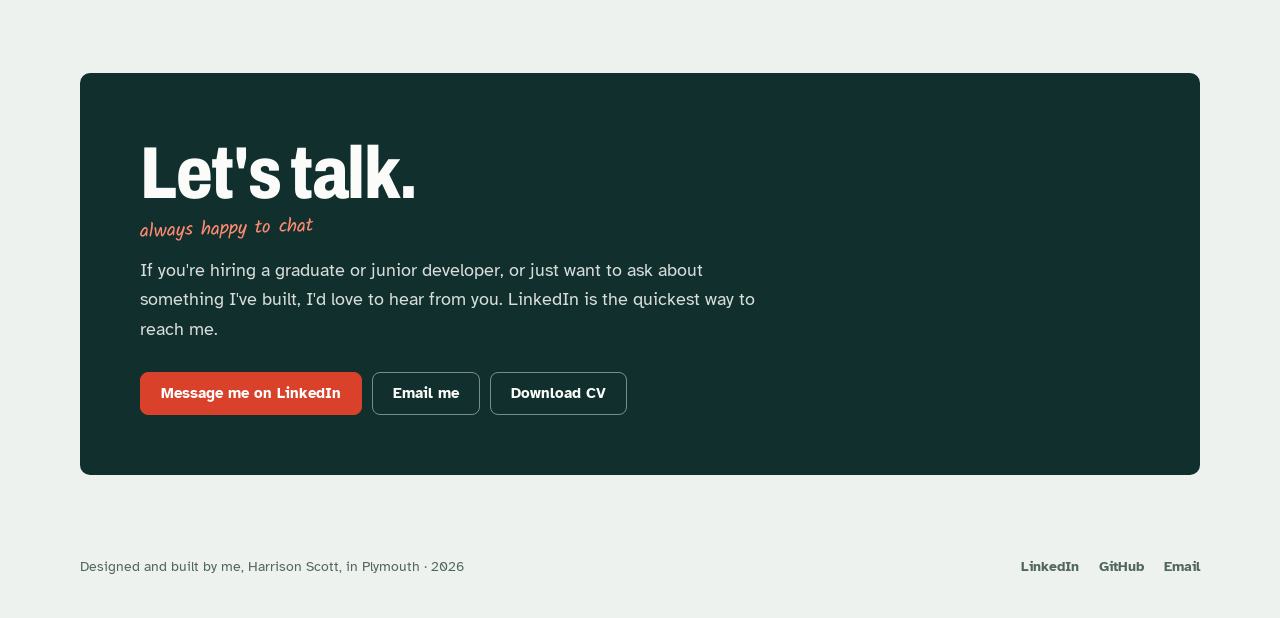
==== commit a79449dc: "Remove demo video links from TON 618 and Rune Breaker cards Co-Authored-By: Claude Opus 5 <noreply@a" ====
--- a/index.html
+++ b/index.html
@@ -212,15 +212,14 @@
           <p class="links"><span class="note">Built for a private client</span></p>
         </article>
         <article class="card project">
-          <a class="project-thumb" href="https://www.youtube.com/watch?v=mOBasS6IQgU" target="_blank" rel="noopener" aria-label="Watch the TON 618 demo video">
+          <a class="project-thumb" href="https://github.com/Harrisonscott9970/OpenGl-BlackholeCW2" target="_blank" rel="noopener" aria-label="TON 618 on GitHub">
             <img src="img/ton618.jpg" alt="Black hole with a glowing accretion disk rendered in OpenGL" width="800" height="450" loading="lazy" />
-            <span class="play" aria-hidden="true">▶</span>
           </a>
           <p class="kind">3D graphics</p>
           <h3>TON 618: Stellar Expedition</h3>
           <p class="desc">A space scene around a black hole, built from scratch in OpenGL, with lots of lighting and particle effects and a small mission to play.</p>
           <ul class="chips"><li>C++</li><li>OpenGL</li></ul>
-          <p class="links"><a href="https://www.youtube.com/watch?v=mOBasS6IQgU" target="_blank" rel="noopener">Watch the video →</a><a href="https://github.com/Harrisonscott9970/OpenGl-BlackholeCW2" target="_blank" rel="noopener">Code →</a></p>
+          <p class="links"><a href="https://github.com/Harrisonscott9970/OpenGl-BlackholeCW2" target="_blank" rel="noopener">Code on GitHub →</a></p>
         </article>
         <article class="card project">
           <a class="project-thumb" href="projects/task-manager/" target="_blank" rel="noopener" aria-label="Try the Task Manager live demo">
@@ -252,15 +251,14 @@
           <p class="links"><a href="https://github.com/Harrisonscott9970/MotionVR" target="_blank" rel="noopener">Code →</a></p>
         </article>
         <article class="card project">
-          <a class="project-thumb" href="https://www.youtube.com/watch?v=vzA1ItHZsrs" target="_blank" rel="noopener" aria-label="Watch the Rune Breaker demo video">
+          <a class="project-thumb" href="https://github.com/Harrisonscott9970/RuneBreaker" target="_blank" rel="noopener" aria-label="Rune Breaker on GitHub">
             <img src="img/runebreaker.jpg" alt="Rune Breaker title screen with purple rune blocks and a click to play menu" width="800" height="450" loading="lazy" />
-            <span class="play" aria-hidden="true">▶</span>
           </a>
           <p class="kind">Game</p>
           <h3>Rune Breaker</h3>
           <p class="desc">A brick-breaker with power-ups, particle effects and levels that keep getting harder.</p>
           <ul class="chips"><li>C</li></ul>
-          <p class="links"><a href="https://www.youtube.com/watch?v=vzA1ItHZsrs" target="_blank" rel="noopener">Watch the video →</a><a href="https://github.com/Harrisonscott9970/RuneBreaker" target="_blank" rel="noopener">Code →</a></p>
+          <p class="links"><a href="https://github.com/Harrisonscott9970/RuneBreaker" target="_blank" rel="noopener">Code on GitHub →</a></p>
         </article>
       </div>
     </section>
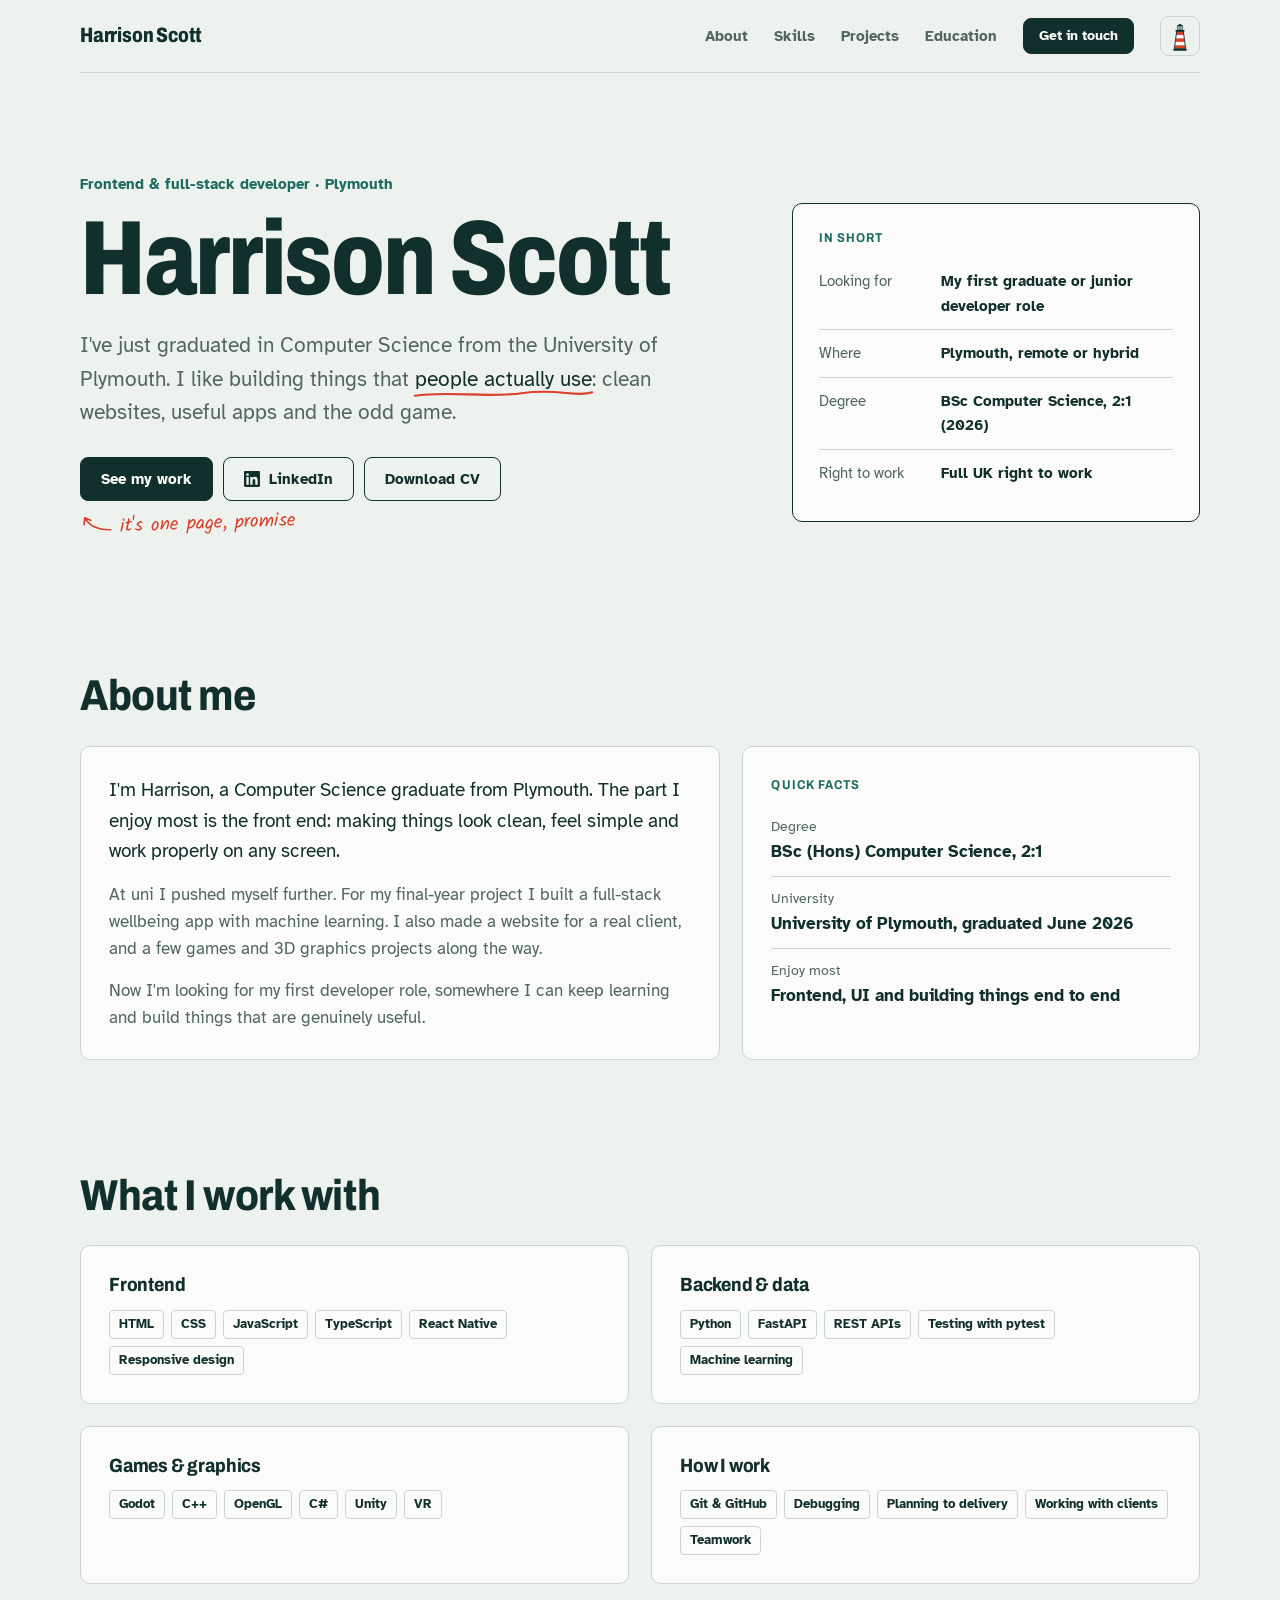
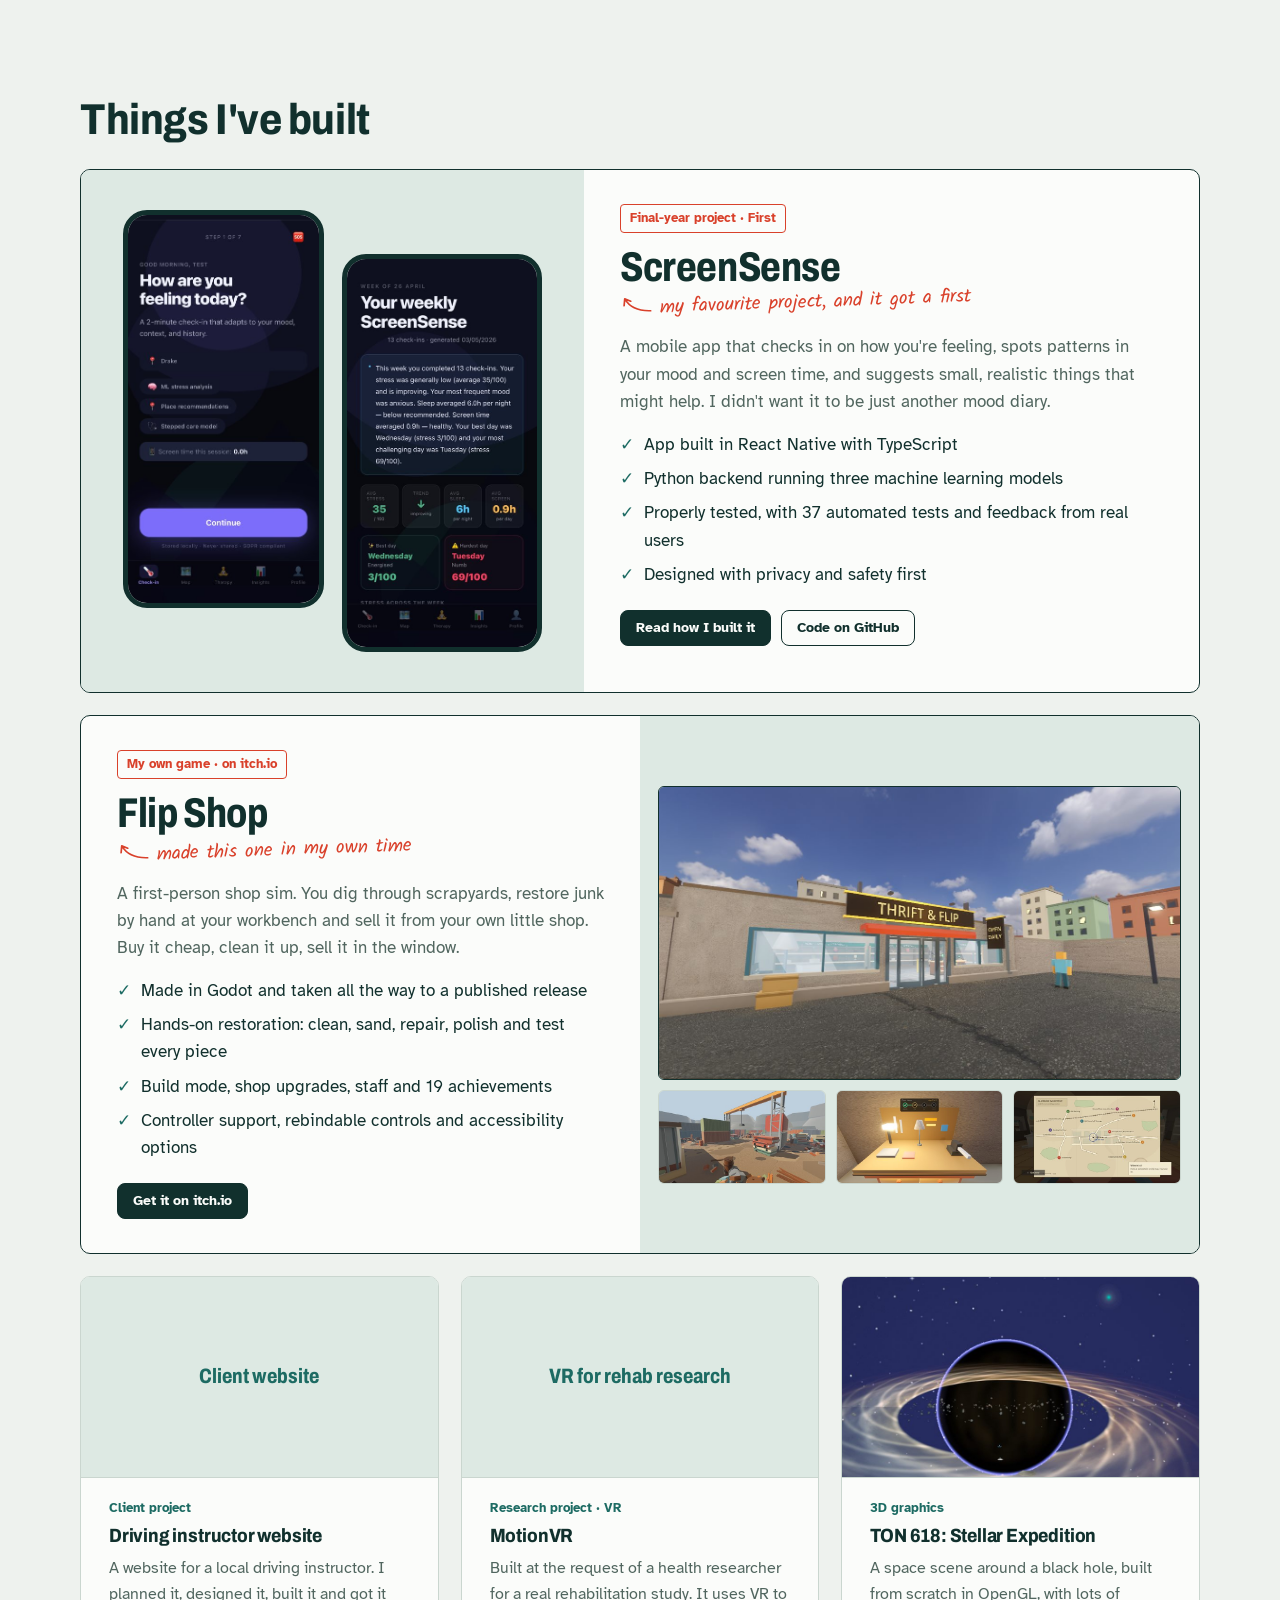
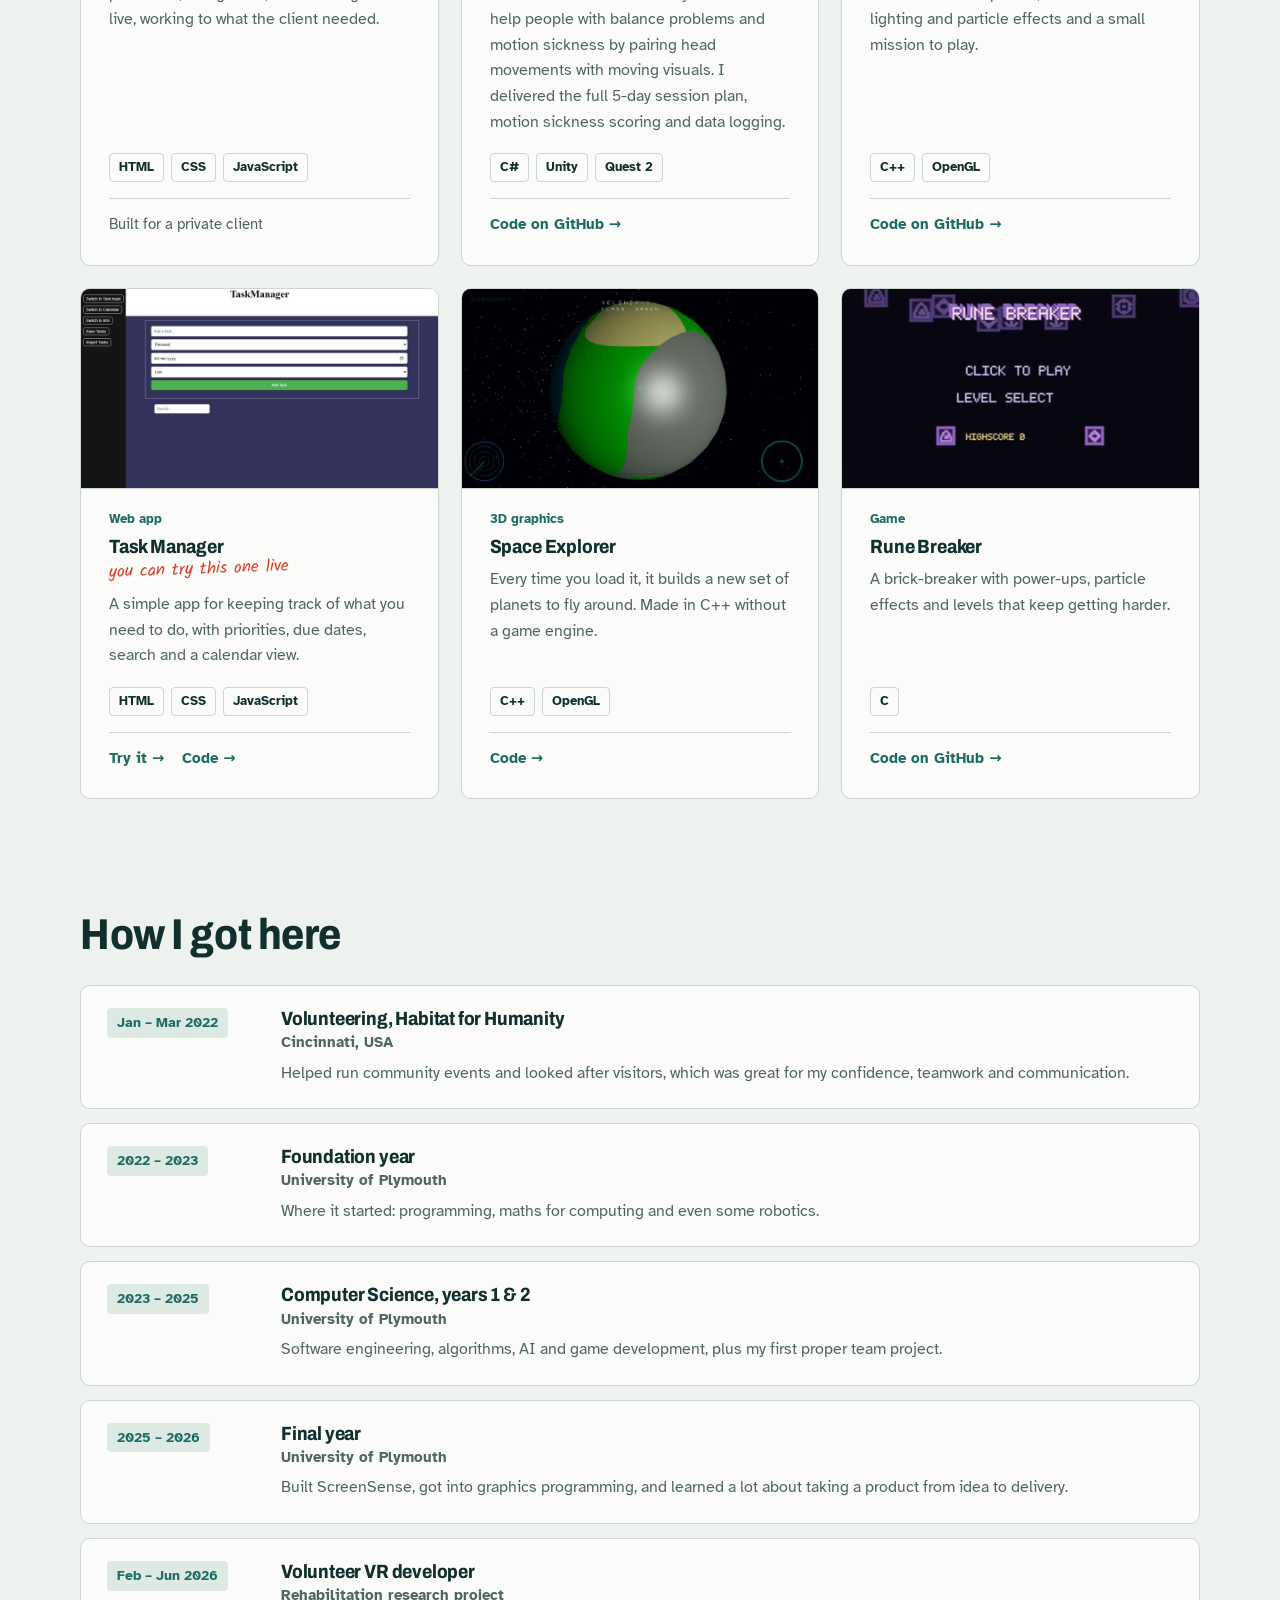
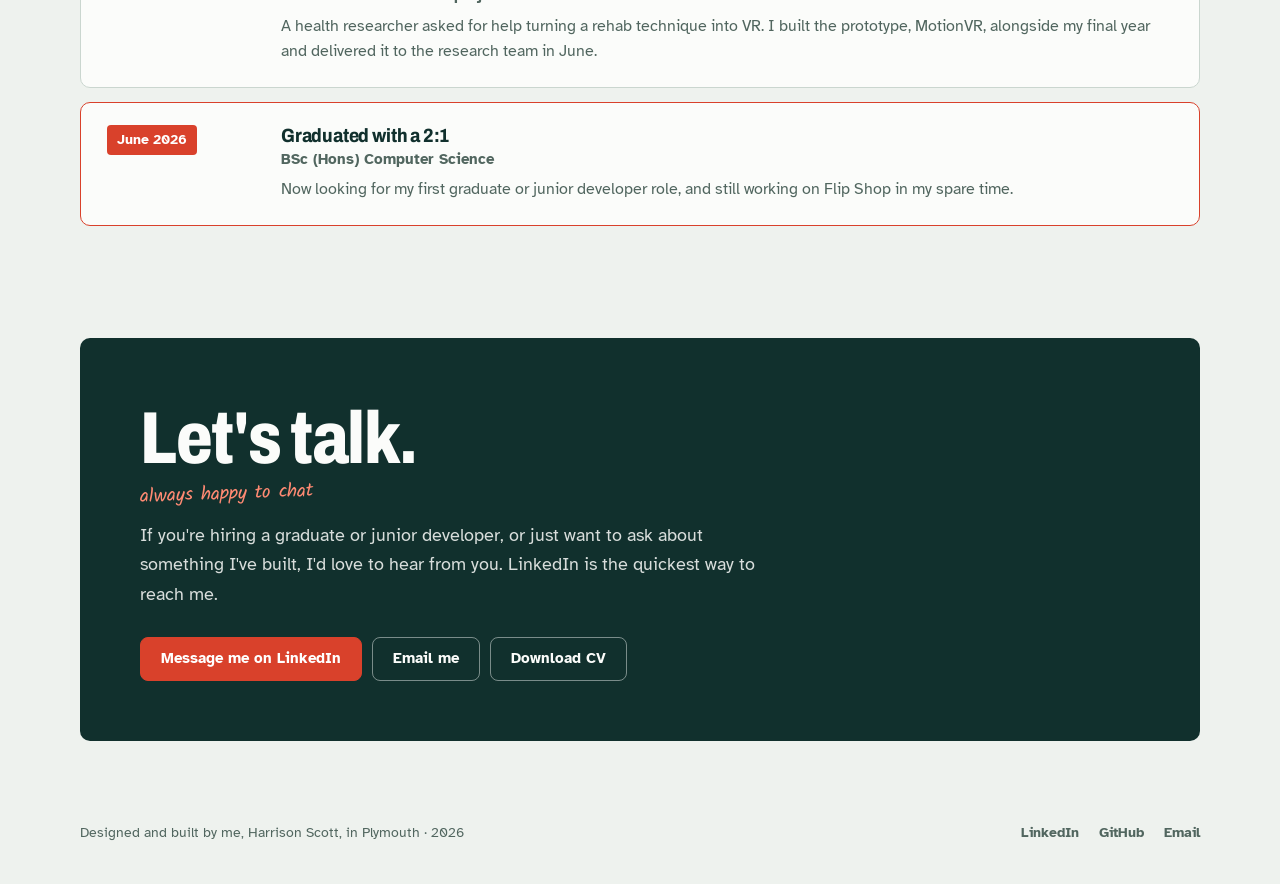
==== commit df16bf61: "Feature MotionVR as research work and add it to experience Co-Authored-By: Claude Opus 5 <noreply@an" ====
--- a/index.html
+++ b/index.html
@@ -212,6 +212,14 @@
           <p class="links"><span class="note">Built for a private client</span></p>
         </article>
         <article class="card project">
+          <div class="project-thumb project-thumb-blank" aria-hidden="true"><span>VR for rehab research</span></div>
+          <p class="kind">Research project · VR</p>
+          <h3>MotionVR</h3>
+          <p class="desc">Built at the request of a health researcher for a real rehabilitation study. It uses VR to help people with balance problems and motion sickness by pairing head movements with moving visuals. I delivered the full 5-day session plan, motion sickness scoring and data logging.</p>
+          <ul class="chips"><li>C#</li><li>Unity</li><li>Quest 2</li></ul>
+          <p class="links"><a href="https://github.com/Harrisonscott9970/MotionVR" target="_blank" rel="noopener">Code on GitHub →</a></p>
+        </article>
+        <article class="card project">
           <a class="project-thumb" href="https://github.com/Harrisonscott9970/OpenGl-BlackholeCW2" target="_blank" rel="noopener" aria-label="TON 618 on GitHub">
             <img src="img/ton618.jpg" alt="Black hole with a glowing accretion disk rendered in OpenGL" width="800" height="450" loading="lazy" />
           </a>
@@ -243,14 +251,6 @@
           <p class="links"><a href="https://github.com/Harrisonscott9970/Space-Explorer---Procedural-OpenGL-CW" target="_blank" rel="noopener">Code →</a></p>
         </article>
         <article class="card project">
-          <div class="project-thumb project-thumb-blank" aria-hidden="true"><span>Unity VR</span></div>
-          <p class="kind">VR</p>
-          <h3>MotionVR</h3>
-          <p class="desc">A VR prototype for rehab exercises, with a separate screen for the therapist and session data saved for later.</p>
-          <ul class="chips"><li>C#</li><li>Unity</li></ul>
-          <p class="links"><a href="https://github.com/Harrisonscott9970/MotionVR" target="_blank" rel="noopener">Code →</a></p>
-        </article>
-        <article class="card project">
           <a class="project-thumb" href="https://github.com/Harrisonscott9970/RuneBreaker" target="_blank" rel="noopener" aria-label="Rune Breaker on GitHub">
             <img src="img/runebreaker.jpg" alt="Rune Breaker title screen with purple rune blocks and a click to play menu" width="800" height="450" loading="lazy" />
           </a>
@@ -282,6 +282,10 @@
         <li class="card">
           <p class="when">2025 – 2026</p>
           <div><h3>Final year</h3><p class="where">University of Plymouth</p><p class="desc">Built ScreenSense, got into graphics programming, and learned a lot about taking a product from idea to delivery.</p></div>
+        </li>
+        <li class="card">
+          <p class="when">Feb – Jun 2026</p>
+          <div><h3>Volunteer VR developer</h3><p class="where">Rehabilitation research project</p><p class="desc">A health researcher asked for help turning a rehab technique into VR. I built the prototype, MotionVR, alongside my final year and delivered it to the research team in June.</p></div>
         </li>
         <li class="card is-now">
           <p class="when">June 2026</p>
